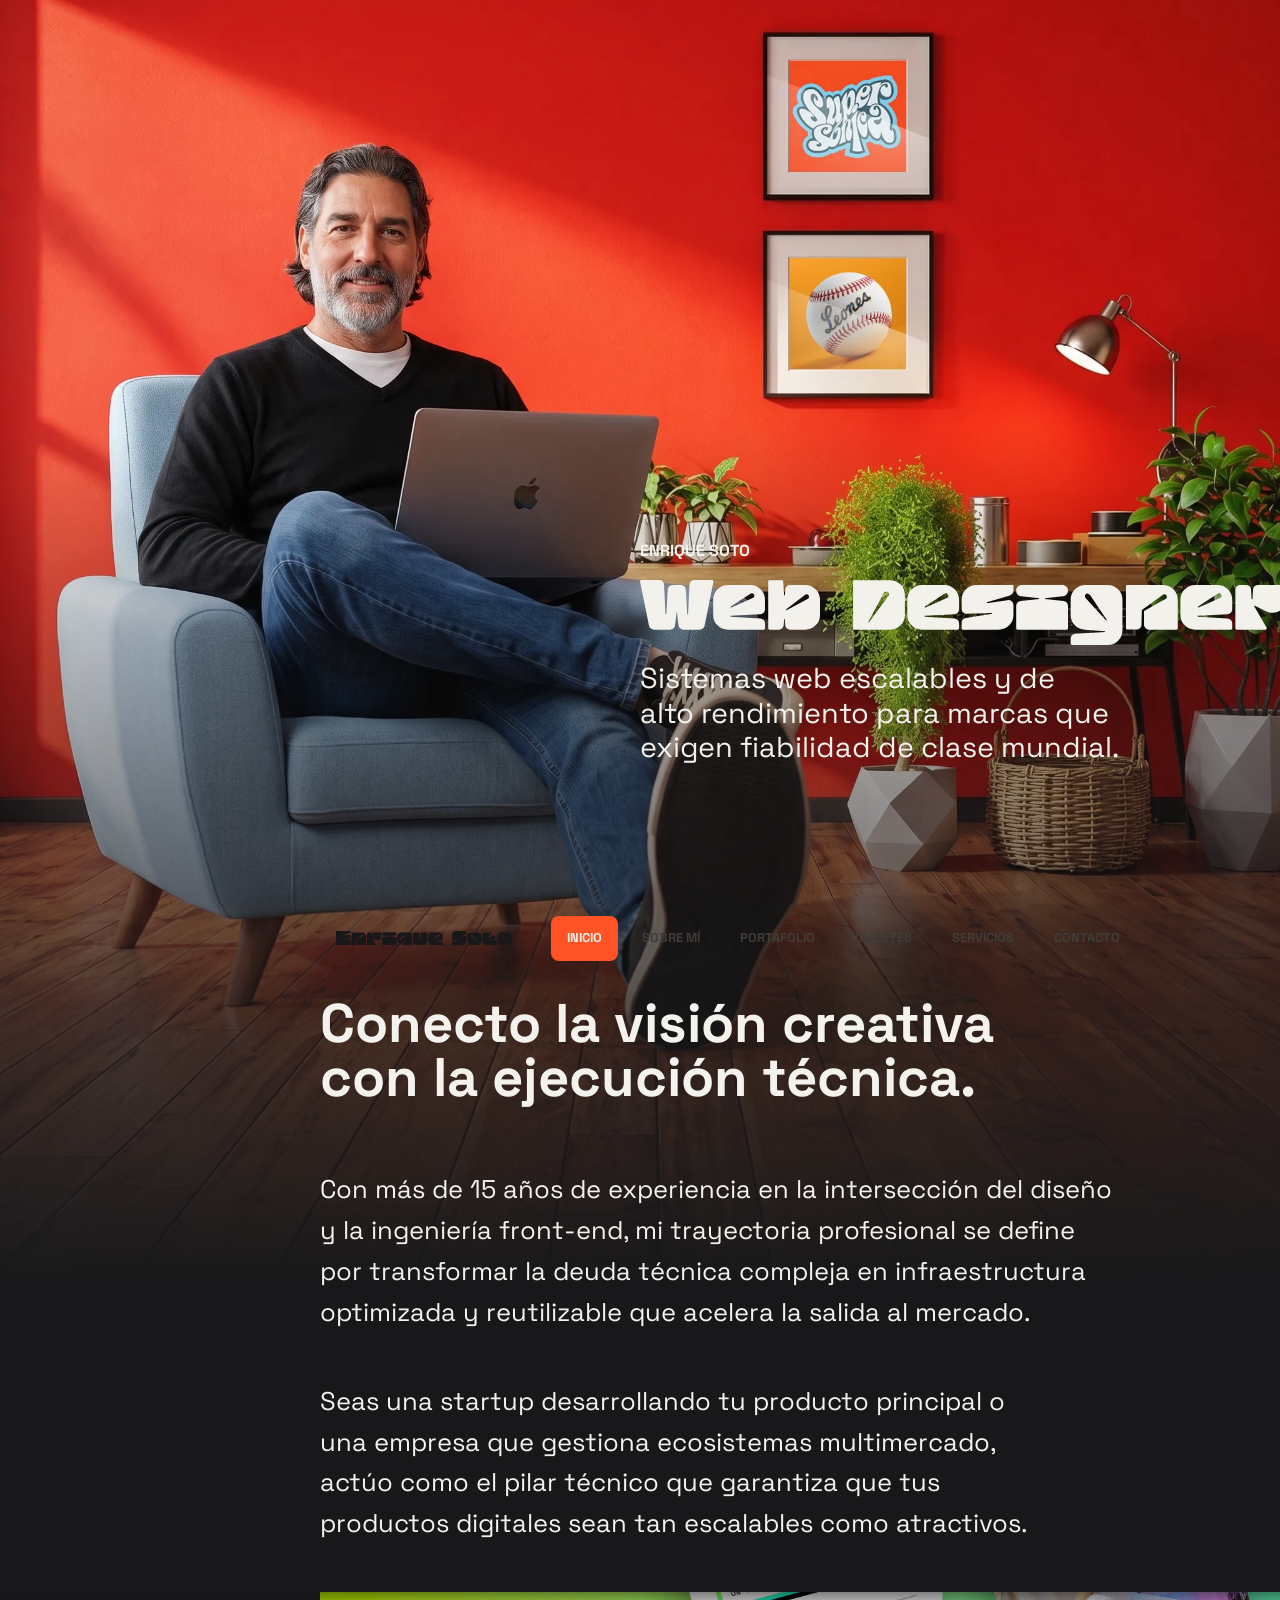
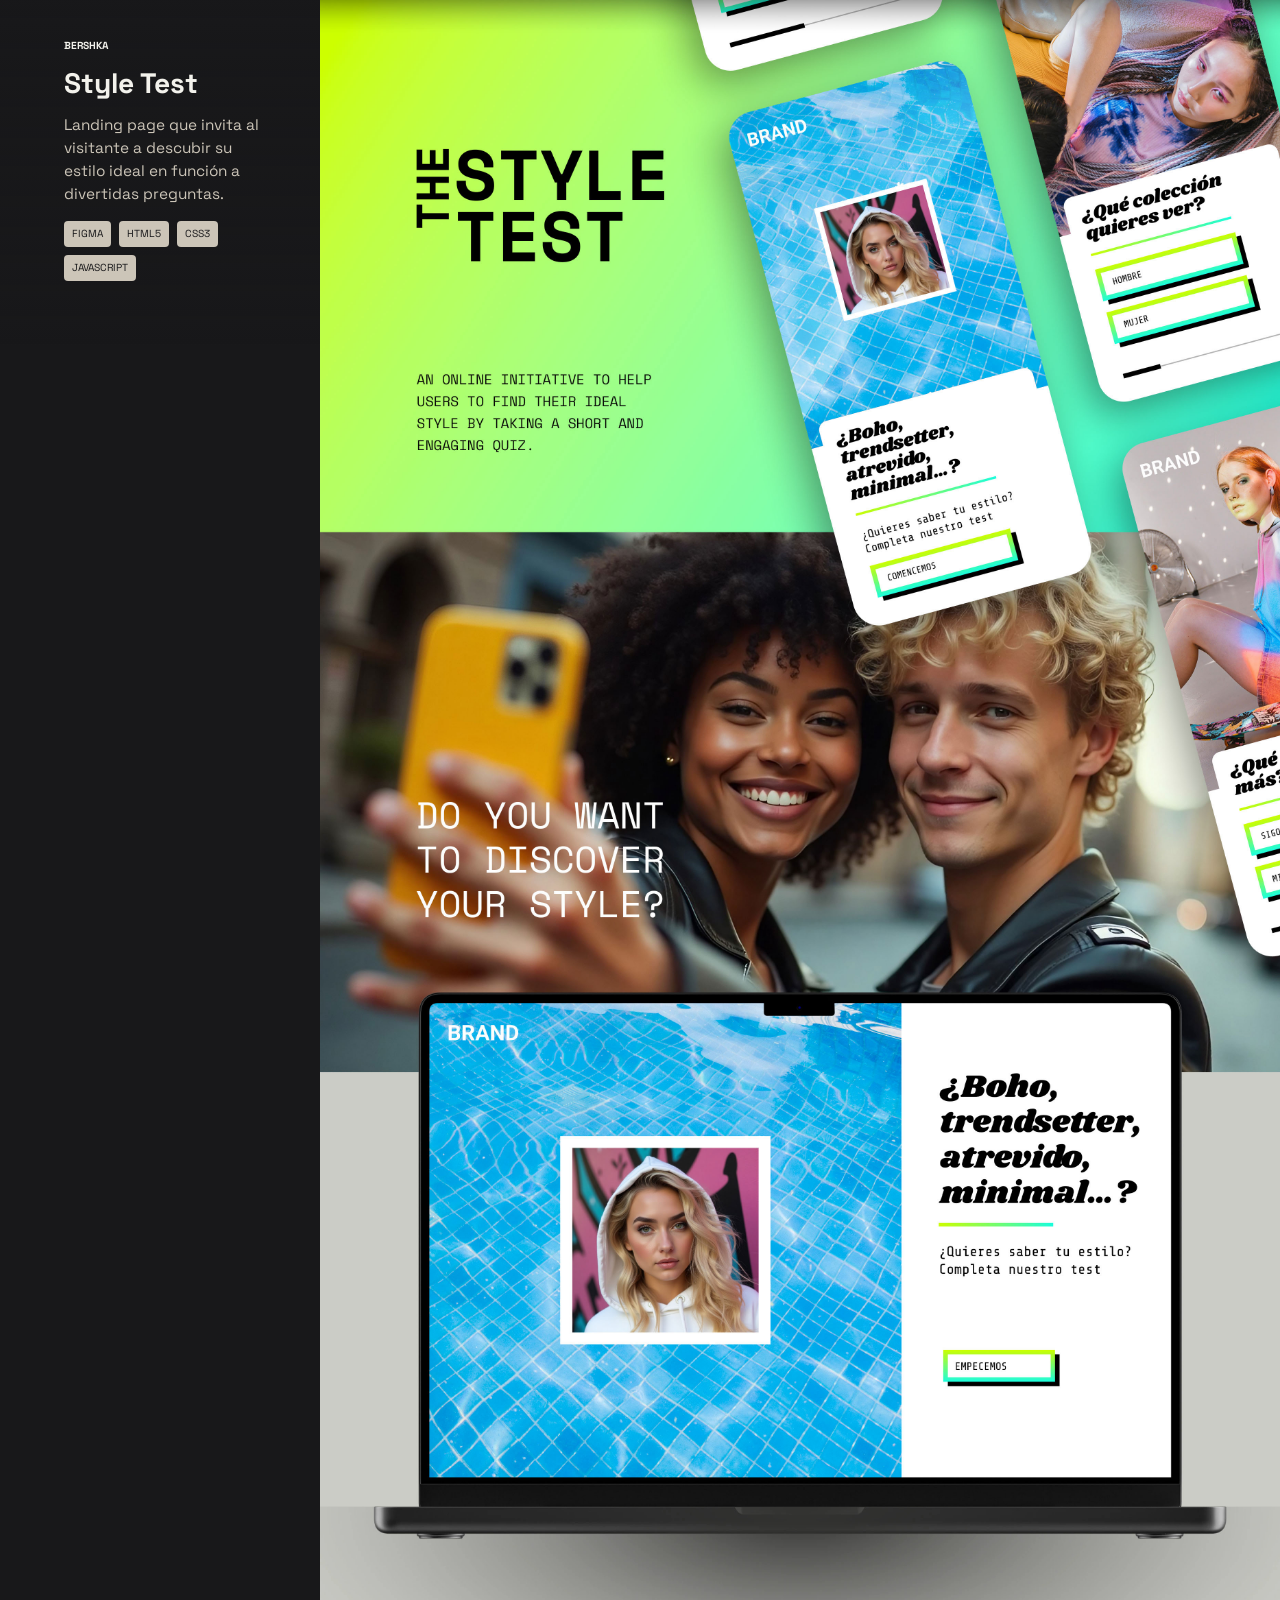
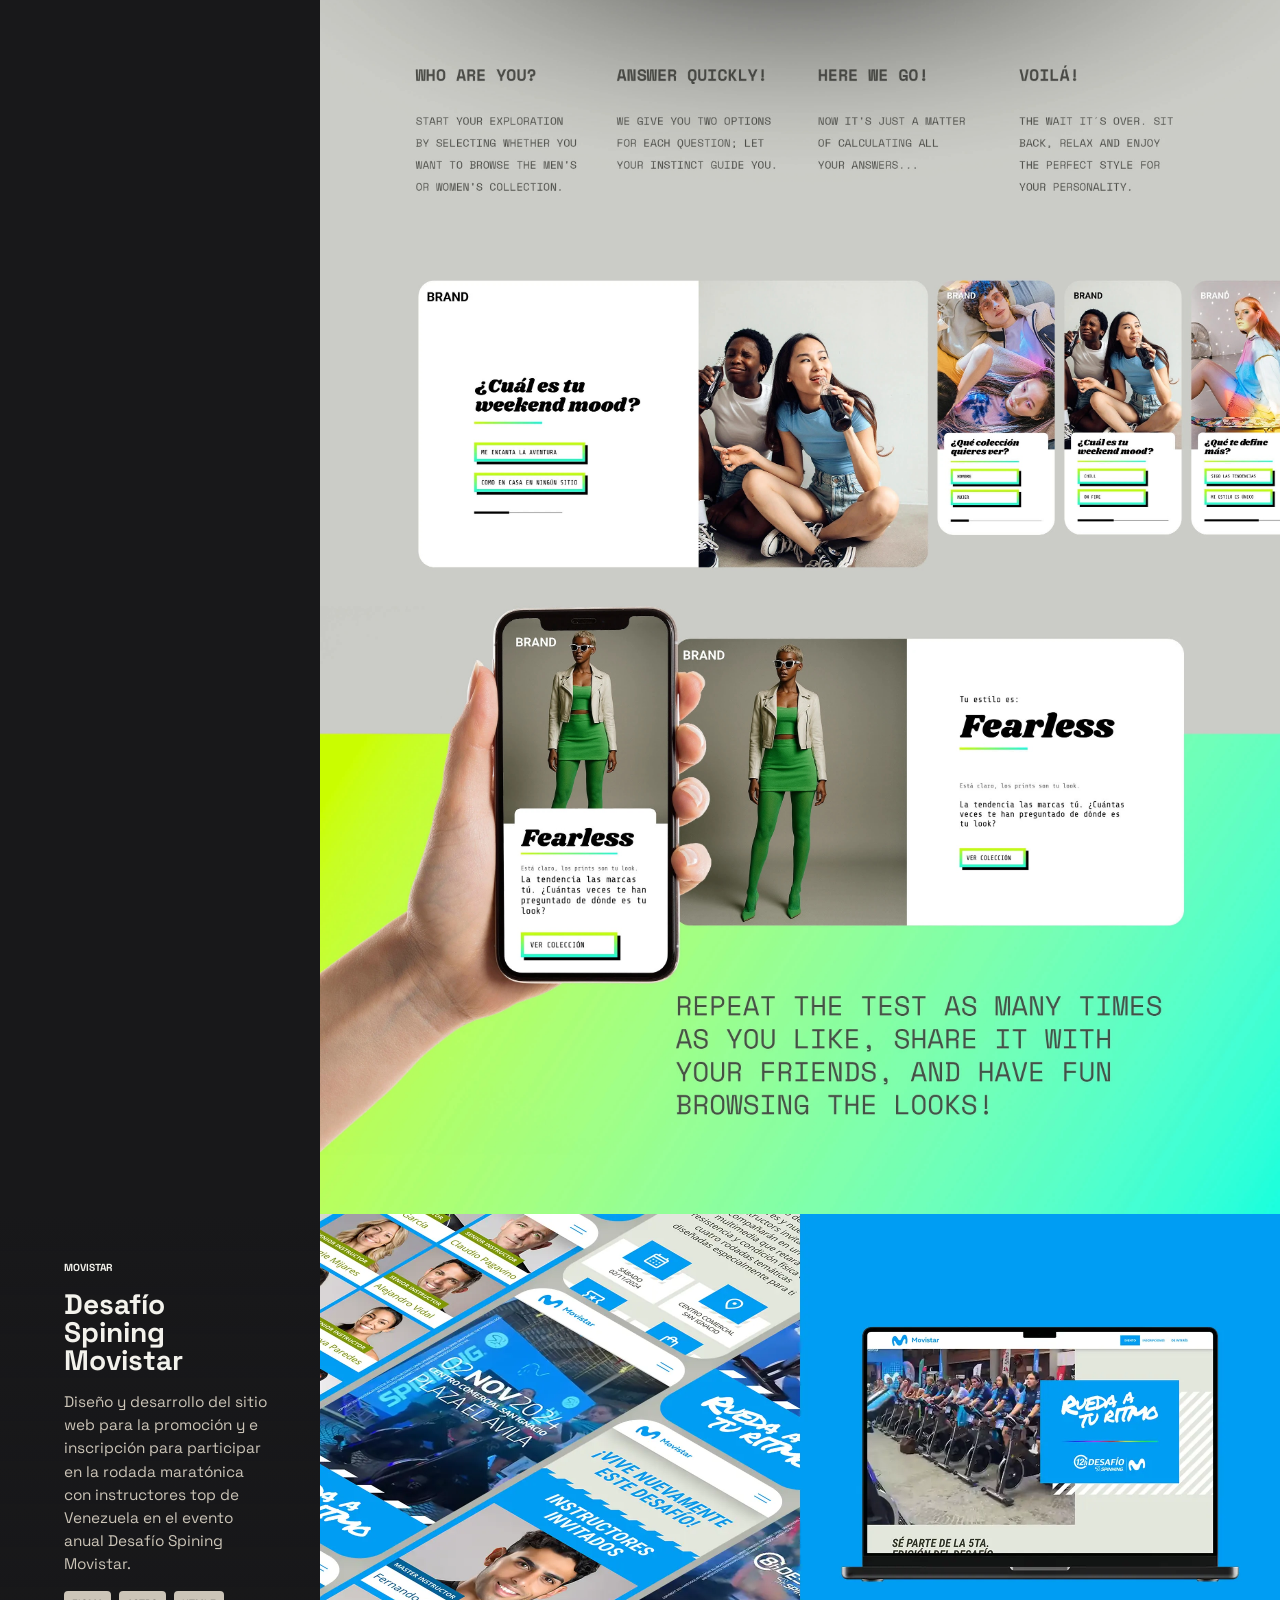
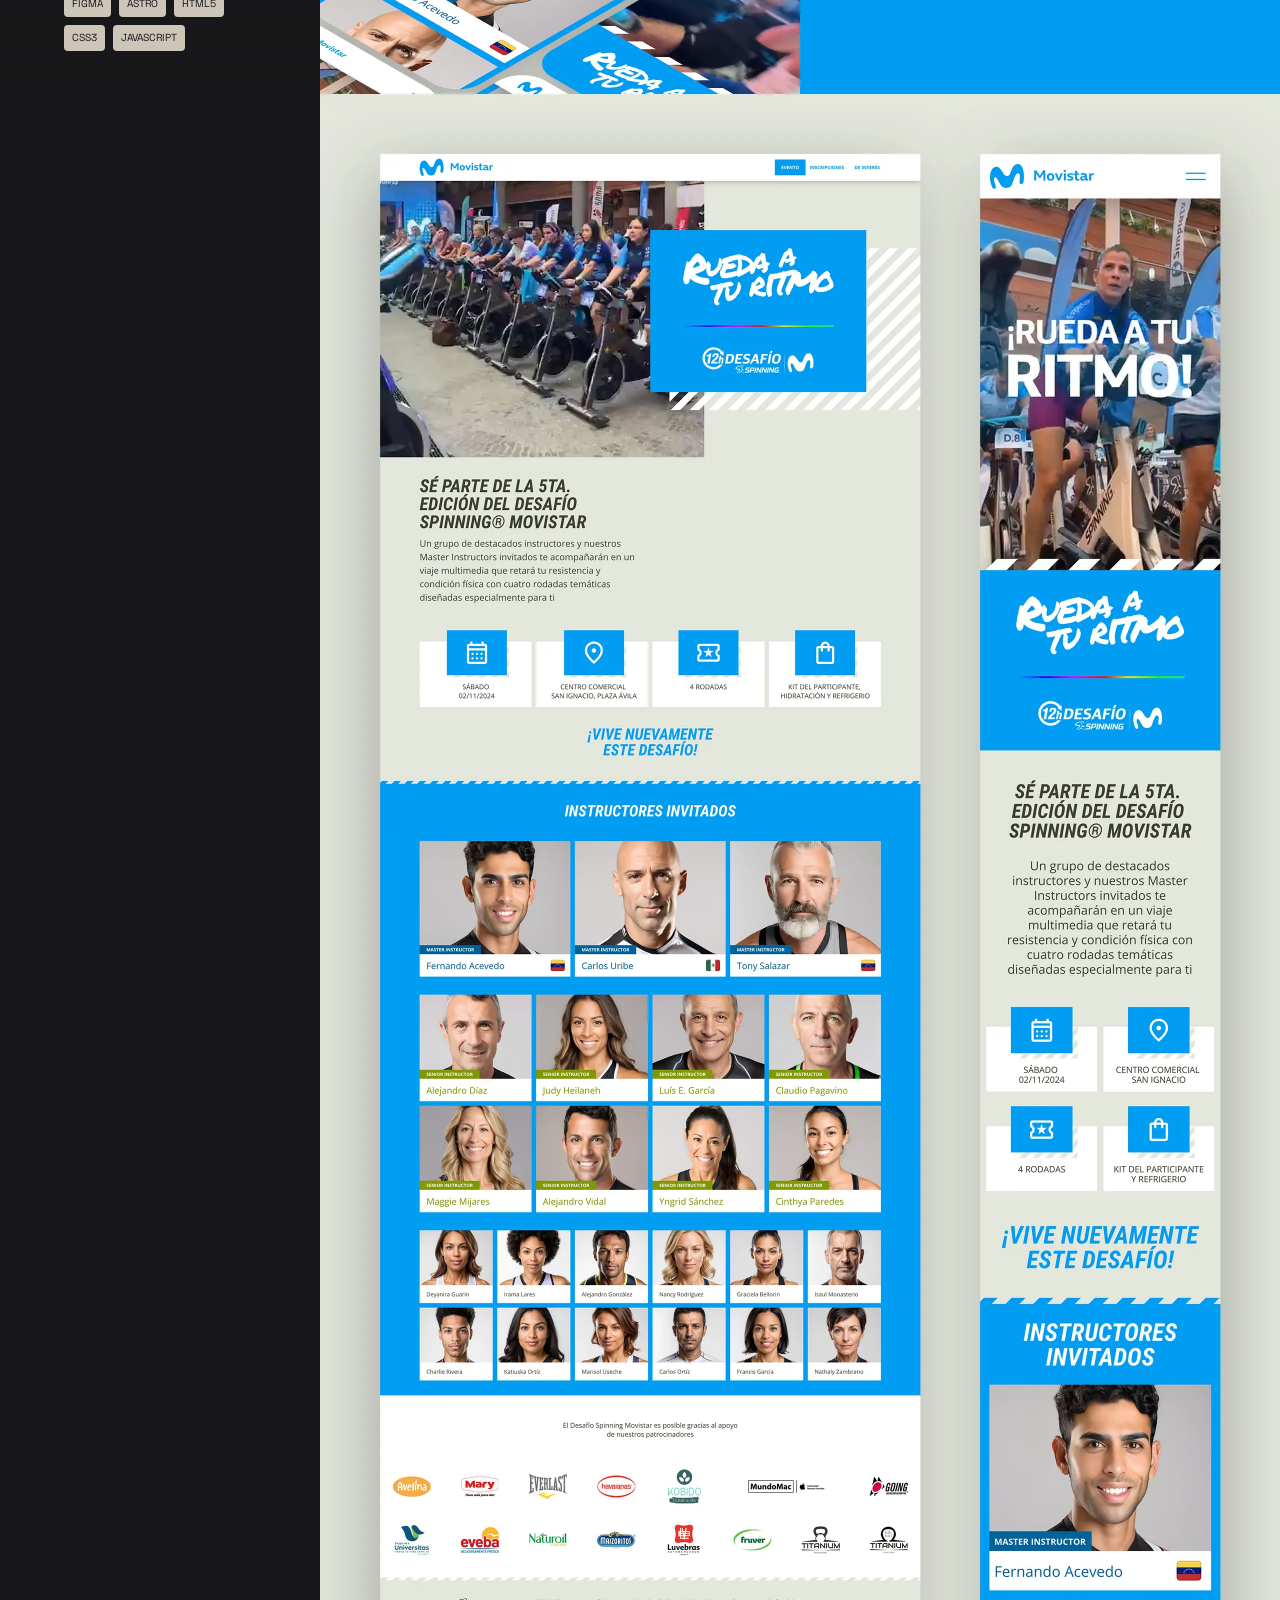
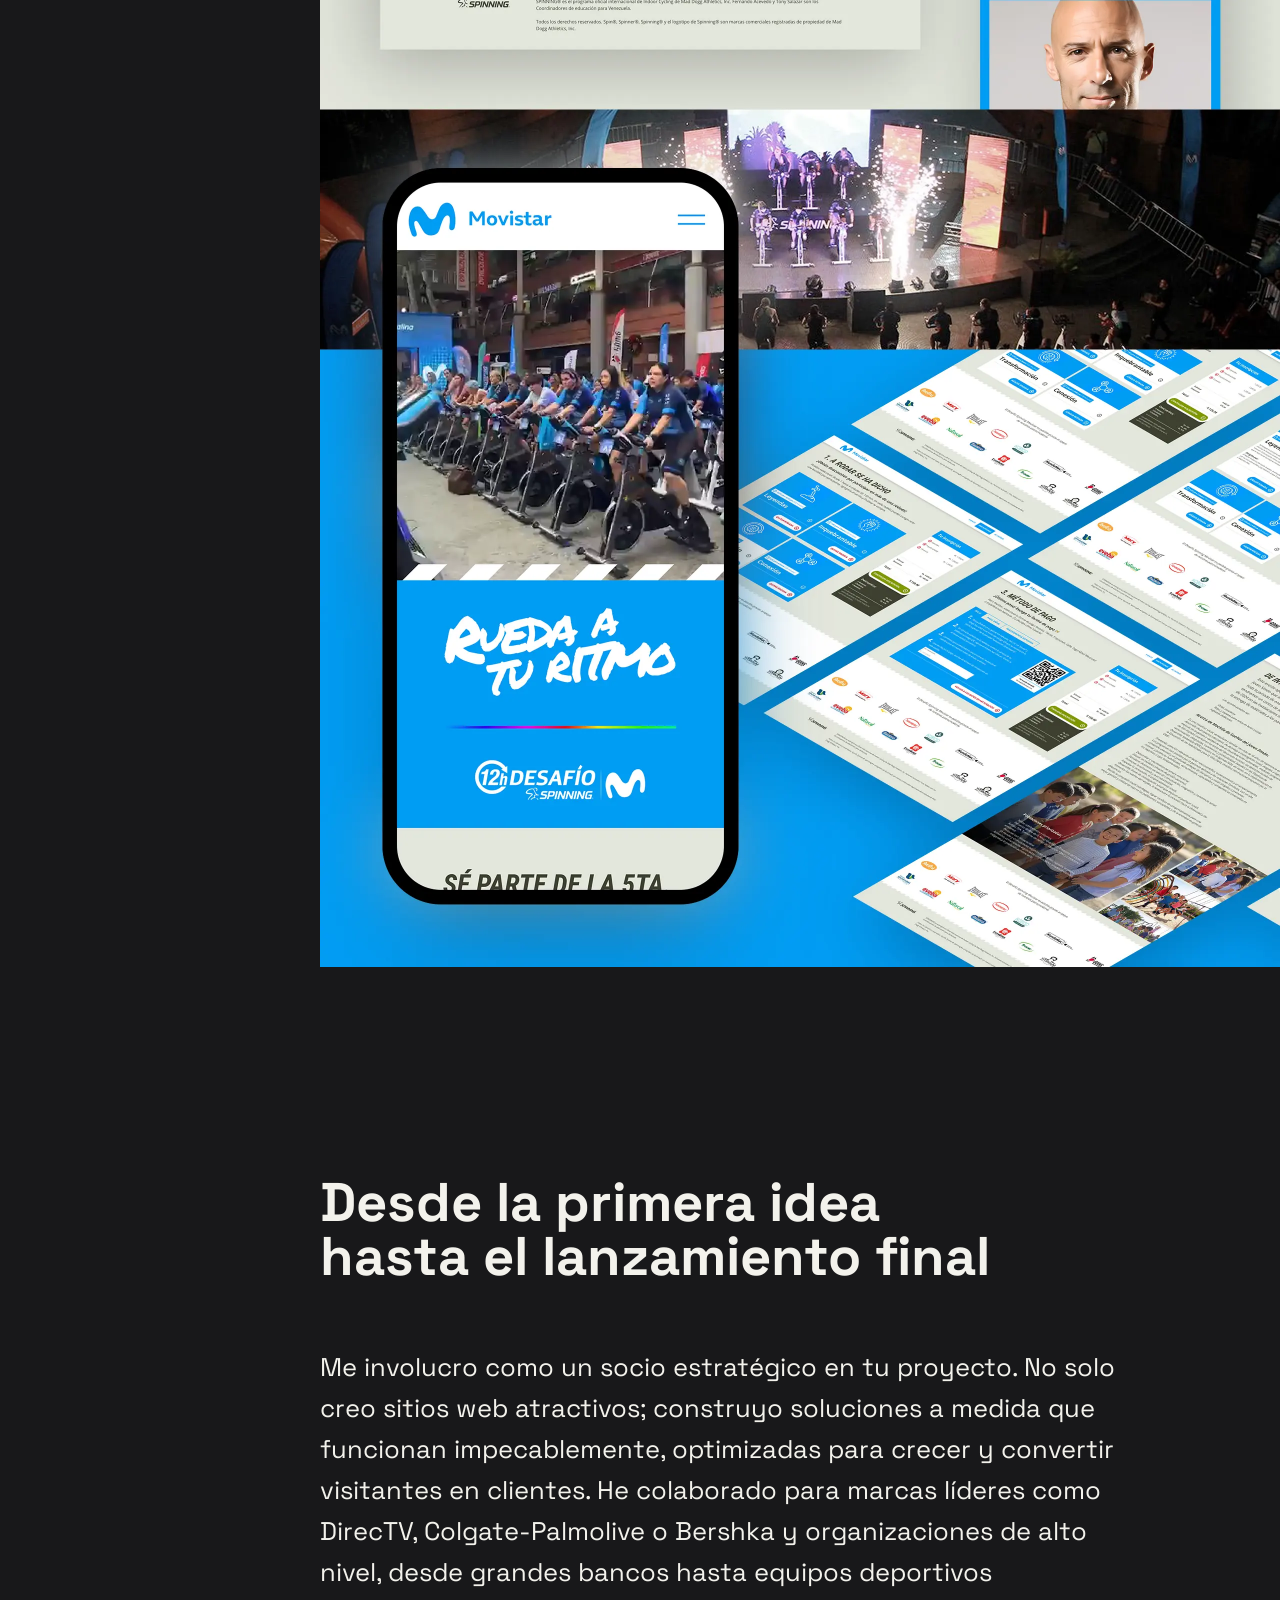
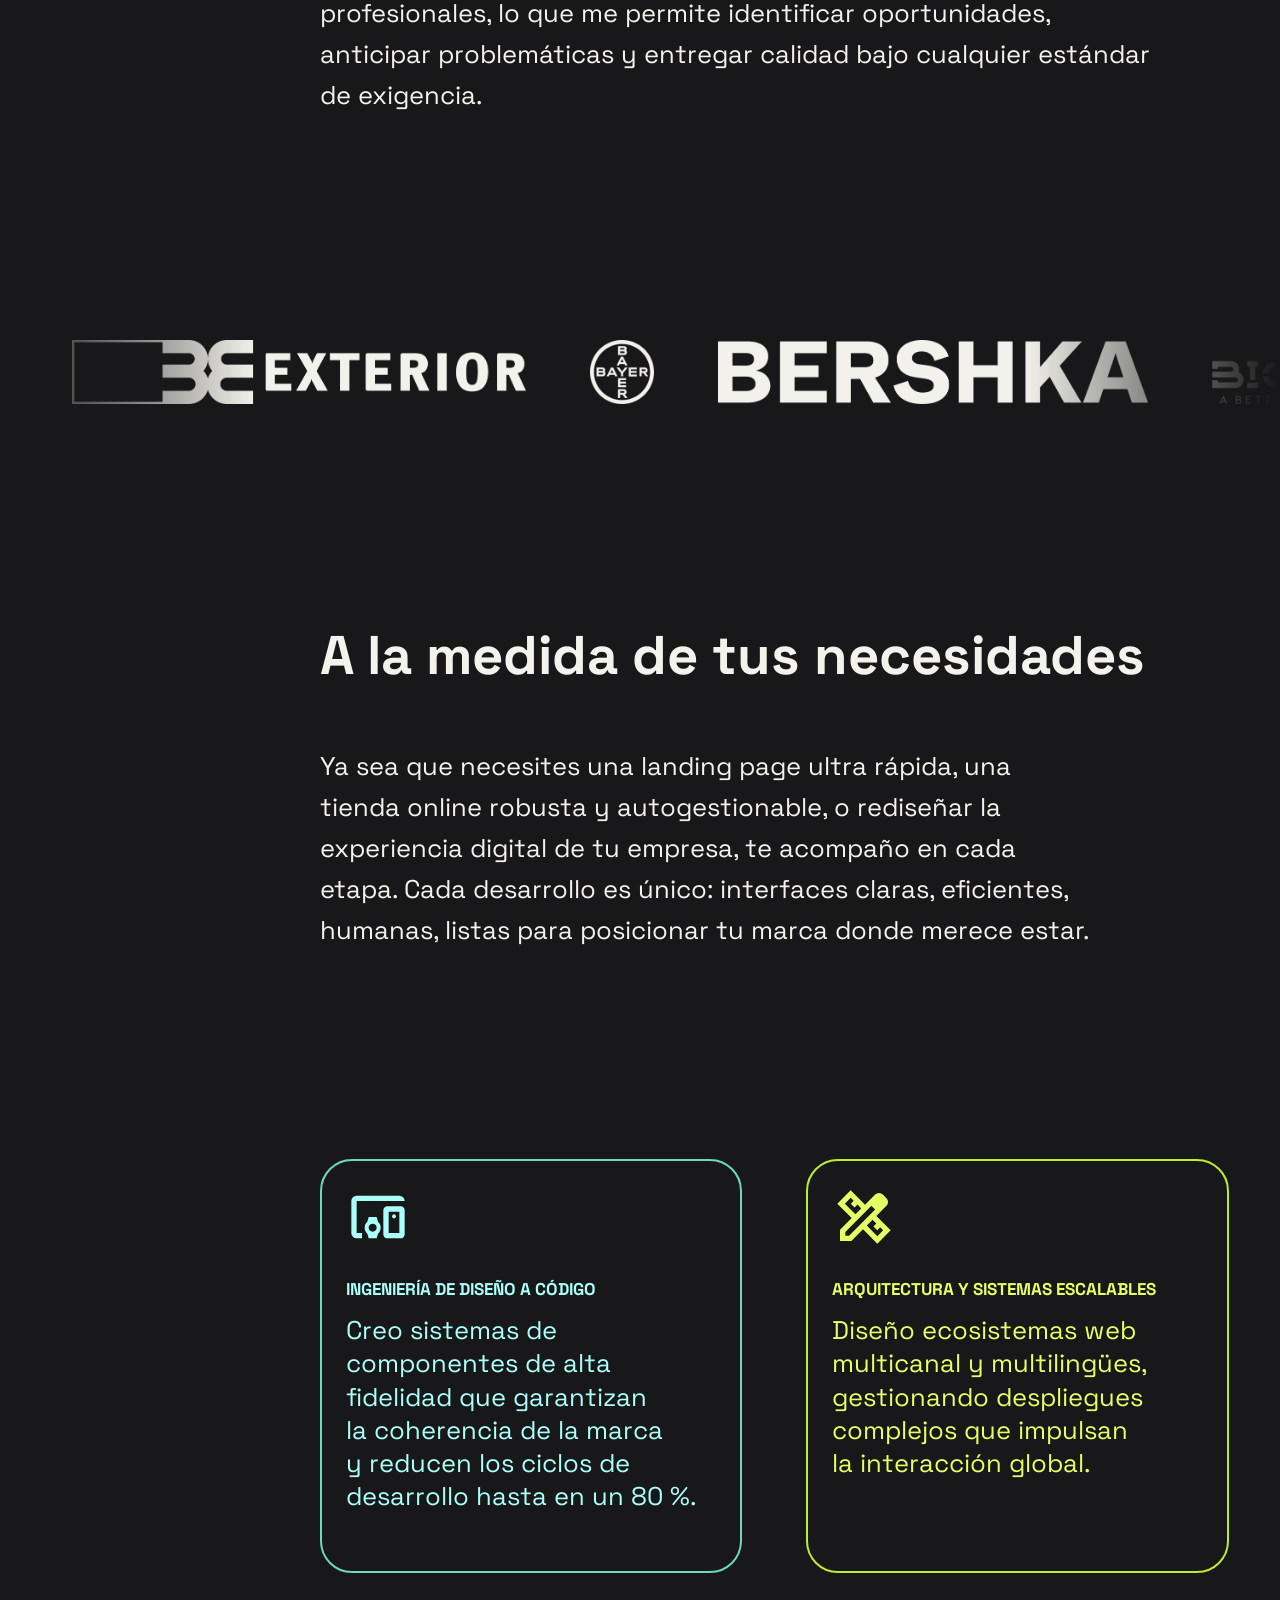
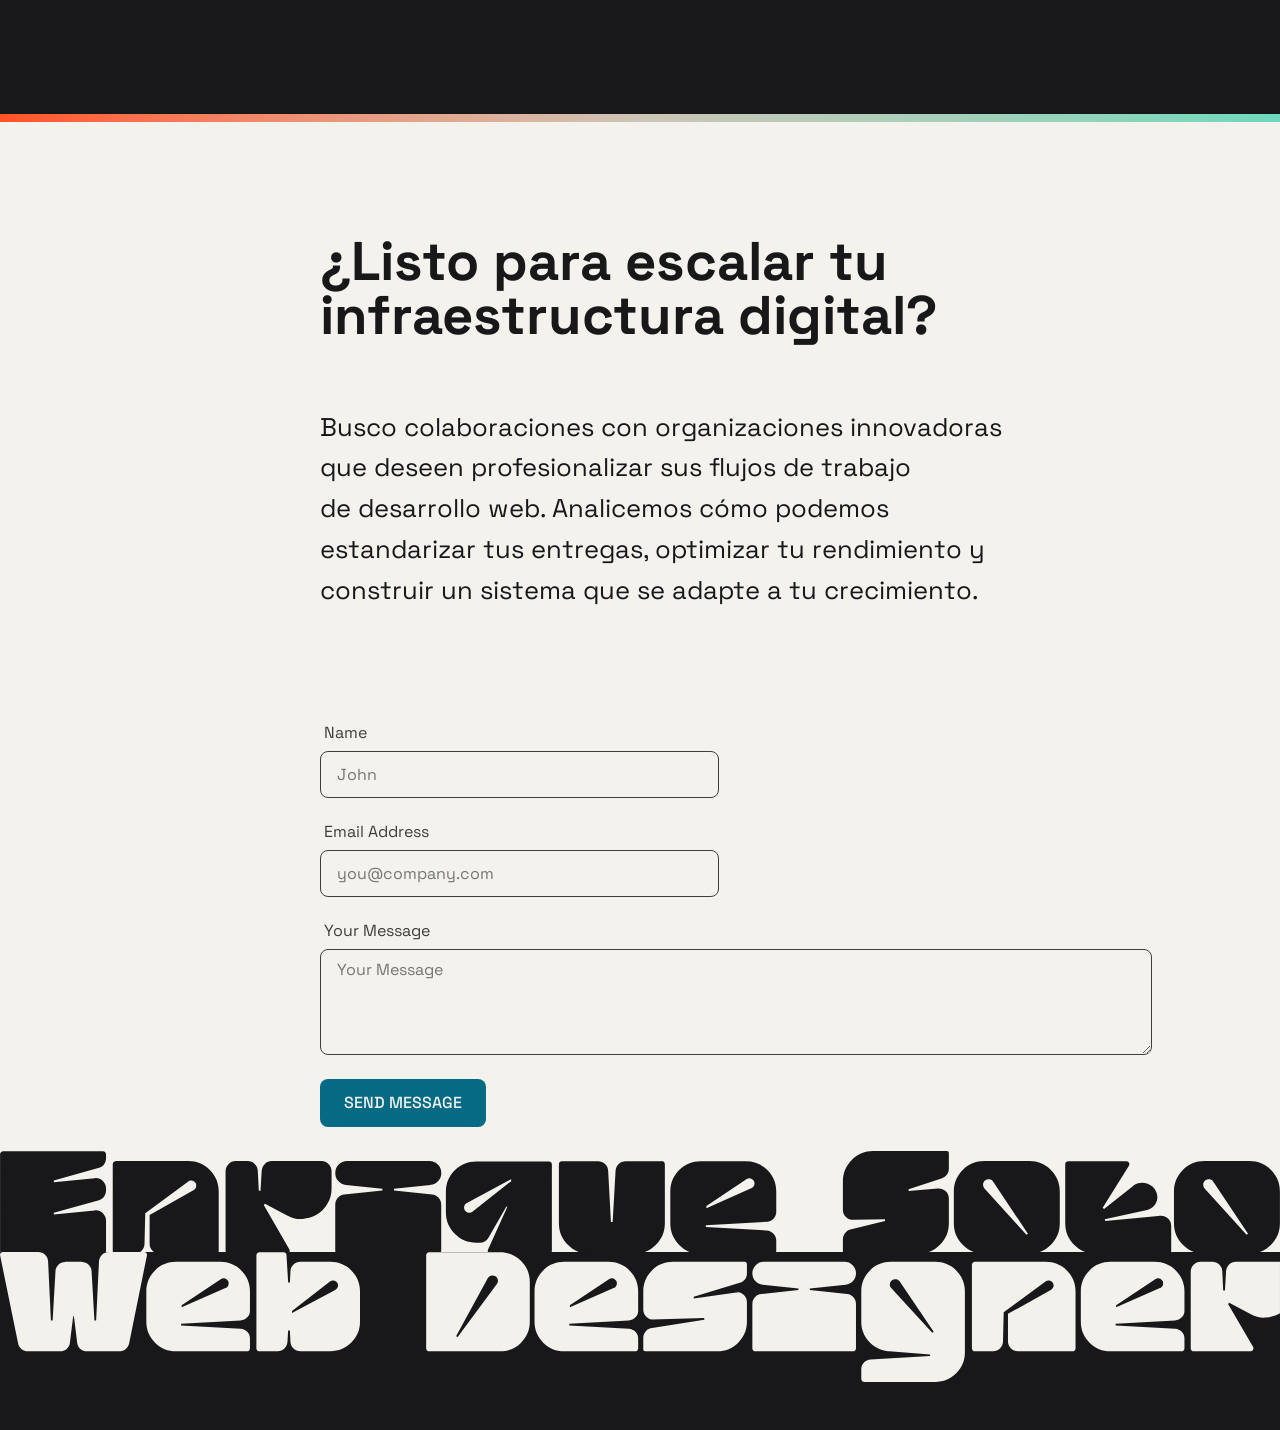
==== index.html @ 94637584 "STYLE: Tweak overlay cover position" ====
<!DOCTYPE html>
<html lang="es">

<head>
    <!-- Google tag (gtag.js) -->
    <script async src="https://www.googletagmanager.com/gtag/js?id=G-H3DV85DW6Y"></script>
    <script>
        window.dataLayer = window.dataLayer || [];
        function gtag() { dataLayer.push(arguments); }
        gtag('js', new Date());

        gtag('config', 'G-H3DV85DW6Y');
    </script>

    <meta charset="UTF-8">
    <meta name="viewport" content="width=device-width, initial-scale=1.0">
    <title>Enrique Soto | Web Designer</title>

    <link rel="preconnect" href="https://fonts.googleapis.com">
    <link rel="preconnect" href="https://fonts.gstatic.com" crossorigin>
    <link href="https://fonts.googleapis.com/css2?family=Space+Grotesk:wght@300..700&display=swap" rel="stylesheet">

    <link rel="stylesheet" href="./style.css?t=20260704053100">

    <meta property="og:title" content="Enrique Soto | Web Designer">
    <meta property="og:type" content="website" />
    <meta property="og:description" content="Experiencia en diseño y desarrollo web con enfoque en resultados reales">
    <meta property="og:image" content="https://kikesoy.github.io/assets/cover-8-d.webp?t=20260704053100">
    <meta property="og:url" content="https://kikesoy.github.io/">
    <meta name="twitter:title" content="Enrique Soto | Web Designer">
    <meta name="twitter:description" content="Experiencia en diseño y desarrollo web con enfoque en resultados reales">
    <meta name="twitter:image" content="https://kikesoy.github.io/assets/cover-8-d.webp?t=20260704053100">
    <meta name="twitter:card" content="summary_large_image">
</head>

<body>

    <section class="landing__cover">
        <!-- <video autoplay muted loop>
            <source src="assets/portafolio_video.mp4" type="video/mp4">
            Your browser does not support the video tag.
        </video> -->
        <picture class="cover__asset">
            <source media="(min-width:768px)" srcset="./assets/cover-8-d.webp?t=20260704053100">
            <img src="./assets/cover-8-m.webp?t=20260704053100" alt="">
        </picture>
    </section>

    <section class="section__container section__container--cover watch" id="sectionCover" data-naming="Inicio">
        <header class="section__header">
            <h2 class="elem__text text__elem--cover-name">Enrique Soto</h2>

            <picture class="cover__media">
                <source media="(min-width:768px)" srcset="./assets/text-web-designer-h.svg">
                <img src="./assets/text-web-designer-v.svg" alt="">
            </picture>

            <p class="elem__text elem__text--cover-info">
                Sistemas web escalables y de alto
                rendimiento para marcas que exigen fiabilidad de clase mundial.
            </p>
        </header>
    </section>

    <main class="landing__main">
        <!-- COVER -->

        <!-- ABOUT ME -->
        <section class="section__container section__container--about watch" id="sectionAbout" data-naming="Sobre mí">
            <header class="section__header">
                <h2 class="elem__text elem__text--section-title">
                    Conecto la visión creativa con la ejecución técnica.
                </h2>
                <p class="elem__text">
                    Con más de 15 años de experiencia en la intersección del diseño y la ingeniería front-end, mi
                    trayectoria profesional se define por transformar la deuda
                    técnica compleja en infraestructura optimizada y reutilizable que acelera la salida al mercado.
                </p>
                <p class="elem__text">
                    Seas una startup desarrollando tu producto principal o una empresa que gestiona ecosistemas
                    multimercado, actúo como el pilar técnico que garantiza que tus productos digitales sean tan
                    escalables como atractivos.
                </p>
            </header>
        </section>


        <!-- PORTFOLIO -->
        <section class="section__container section__container--portafolio watch" id="sectionPortfolio"
            data-naming="Portafolio">
            <article class="portfolio__slide">
                <aside class="portfolio__info">
                    <header class="portfolio__header">
                        <h3 class="text__portfolio text__portfolio--name">Bershka</h3>
                        <h2 class="text__portfolio text__portfolio--project">Style Test</h2>

                        <p class="text__portfolio text__portfolio--info hide--mobile">Landing page que invita al
                            visitante a descubir su estilo ideal en función a divertidas preguntas.</p>

                        <ul class="tags__list hide--mobile">
                            <li class="tag__item">Figma</li>
                            <li class="tag__item">HTML5</li>
                            <li class="tag__item">CSS3</li>
                            <li class="tag__item">JavaScript</li>
                        </ul>
                    </header>


                </aside>

                <aside class="portfolio__assets">
                    <header class="portfolio__header hide--desktop">
                        <p class="text__portfolio text__portfolio--info">Landing page que invita al visitante a descubir
                            su estilo ideal en función a divertidas preguntas.</p>
                        <ul class="tags__list">
                            <li class="tag__item">Figma</li>
                            <li class="tag__item">HTML5</li>
                            <li class="tag__item">CSS3</li>
                            <li class="tag__item">JavaScript</li>
                        </ul>
                    </header>


                    <img src="./assets/project-bershka-style-test-01.jpg" alt="">
                    <img src="./assets/project-bershka-style-test-02.jpg" alt="">
                </aside>
            </article>

            <article class="portfolio__slide">
                <aside class="portfolio__info">
                    <header class="portfolio__header">
                        <h3 class="text__portfolio text__portfolio--name">Movistar</h3>
                        <h2 class="text__portfolio text__portfolio--project">Desafío Spining Movistar</h2>

                        <p class="text__portfolio text__portfolio--info hide--mobile">Diseño y desarrollo del sitio web
                            para la promoción y e inscripción para participar en la rodada maratónica con instructores
                            top de Venezuela en el evento anual Desafío Spining Movistar.</p>

                        <ul class="tags__list hide--mobile">
                            <li class="tag__item">Figma</li>
                            <li class="tag__item">Astro</li>
                            <li class="tag__item">HTML5</li>
                            <li class="tag__item">CSS3</li>
                            <li class="tag__item">JavaScript</li>
                        </ul>
                    </header>
                </aside>

                <aside class="portfolio__assets">
                    <header class="portfolio__header hide--desktop">
                        <p class="text__portfolio text__portfolio--info">Diseño y desarrollo del sitio web para la
                            promoción y e inscripción para participar en la rodada maratónica con instructores top de
                            Venezuela en el evento anual Desafío Spining Movistar.</p>

                        <ul class="tags__list">
                            <li class="tag__item">Figma</li>
                            <li class="tag__item">Astro</li>
                            <li class="tag__item">HTML5</li>
                            <li class="tag__item">CSS3</li>
                            <li class="tag__item">JavaScript</li>
                        </ul>
                    </header>

                    <picture class="portfolio__media">
                        <source media="(min-width:768px)" srcset="./assets/project-movistar-d.webp?t=20260704053100">
                        <img src="./assets/project-movistar.webp?t=20260704053100"
                            alt="Website Desafío Spining Movistar">
                    </picture>

                </aside>
            </article>

        </section>


        <section class="section__container section__container--customers watch" id="sectionCustomers"
            data-naming="Clientes">
            <header class="section__header">
                <h2 class="elem__text elem__text--section-title">Desde la primera idea hasta el lanzamiento final</h2>
                <p class="elem__text">Me involucro como un socio estratégico en tu proyecto. No solo creo sitios web
                    atractivos; construyo soluciones a medida que funcionan impecablemente, optimizadas para crecer y
                    convertir visitantes en clientes. He colaborado para marcas líderes como DirecTV, Colgate-Palmolive
                    o Bershka y
                    organizaciones de alto nivel, desde grandes bancos hasta equipos deportivos profesionales, lo que me
                    permite identificar oportunidades, anticipar problemáticas y entregar calidad bajo
                    cualquier estándar de exigencia.</p>
            </header>

            <!--logos de clientes-->

            <article class="marquee__container">
                <ul class="marquee__list">
                    <li class="marquee__item"><img src="./assets/client-banco-exterior.png" alt=""></li>
                    <li class="marquee__item"><img src="./assets/client-bayer.png" alt=""></li>
                    <li class="marquee__item"><img src="./assets/client-bershka.png" alt=""></li>
                    <li class="marquee__item"><img src="./assets/client-bigott.png" alt=""></li>
                    <li class="marquee__item"><img src="./assets/client-directv.png" alt=""></li>
                    <li class="marquee__item"><img src="./assets/client-mail-boxes-etc.png" alt=""></li>
                    <li class="marquee__item"><img src="./assets/client-polar.png" alt=""></li>
                    <li class="marquee__item"><img src="./assets/client-syngenta.png" alt=""></li>
                    <li class="marquee__item"><img src="./assets/client-unilever.png" alt=""></li>
                </ul>
                <ul class="marquee__list" aria-hidden="true">
                    <li class="marquee__item"><img src="./assets/client-banco-exterior.png" alt=""></li>
                    <li class="marquee__item"><img src="./assets/client-bayer.png" alt=""></li>
                    <li class="marquee__item"><img src="./assets/client-bershka.png" alt=""></li>
                    <li class="marquee__item"><img src="./assets/client-bigott.png" alt=""></li>
                    <li class="marquee__item"><img src="./assets/client-directv.png" alt=""></li>
                    <li class="marquee__item"><img src="./assets/client-mail-boxes-etc.png" alt=""></li>
                    <li class="marquee__item"><img src="./assets/client-polar.png" alt=""></li>
                    <li class="marquee__item"><img src="./assets/client-syngenta.png" alt=""></li>
                    <li class="marquee__item"><img src="./assets/client-unilever.png" alt=""></li>
                </ul>
            </article>
        </section>


        <!-- SERVICES -->
        <section class="section__container section__container--services watch" id="sectionServices"
            data-naming="Servicios">
            <header class="section__header">
                <h2 class="elem__text elem__text--section-title">A la medida de tus necesidades</h2>
                <p class="elem__text">Ya sea que necesites una landing page ultra rápida, una tienda online robusta y
                    autogestionable, o rediseñar la experiencia digital de tu empresa, te acompaño en cada etapa. Cada
                    desarrollo es único: interfaces claras, eficientes, humanas, listas para posicionar tu marca donde
                    merece estar.</p>
            </header>

            <!--card services-->

            <article class="slider__container">
                <ul class="slider__list slider__list--services">
                    <li class="slider__item">
                        <header class="slider__header">
                            <i class="icon slider__icon slider__icon--design"></i>
                            <h3 class="text__slider text__slider--title">Ingeniería de Diseño a Código</h3>
                        </header>
                        <p class="text__slider text__slider--description">Creo sistemas de
                            componentes de alta fidelidad que garantizan la coherencia de la marca y reducen los ciclos
                            de desarrollo hasta en un 80 %.</p>
                    </li>
                    <li class="slider__item">
                        <header class="slider__header">
                            <i class="icon slider__icon slider__icon--devices"></i>
                            <h3 class="text__slider text__slider--title">Arquitectura y sistemas escalables</h3>
                        </header>
                        <p class="text__slider text__slider--description">Diseño ecosistemas web multicanal y
                            multilingües, gestionando despliegues complejos que impulsan la interacción global.</p>
                    </li>
                    <li class="slider__item">
                        <header class="slider__header">
                            <i class="icon slider__icon slider__icon--shopping-cart"></i>
                            <h3 class="text__slider text__slider--title">Optimización del rendimiento</h3>
                        </header>
                        <p class="text__slider text__slider--description">Desarrollo interfaces impecables optimizadas
                            para SEO y conversión, transformando el alto tráfico en resultados de alto valor.</p>
                    </li>
                    <li class="slider__item">
                        <header class="slider__header">
                            <i class="icon slider__icon slider__icon--nodes"></i>
                            <h3 class="text__slider text__slider--title">Integración con tu stack tecnológico</h3>
                        </header>
                        <p class="text__slider text__slider--description">Conexión fluida entre la arquitectura
                            front-end y las API REST back-end, garantizando que tu producto sea robusto, accesible y
                            libre de mantenimiento.</p>
                    </li>
                </ul>
            </article>
        </section>


        <!-- NAVBAR -->
        <nav class="landing__navbar" id="navbar" role="navigation" aria-label="Landing navigation">
            <picture class="navbar__logo">
                <img src="assets/text-name.svg" alt="Enrique Soto Logo">
            </picture>

            <ul class="navbar__list" id="navMenu"> </ul>

            <article class="navbar__toggle">
                <label for="navbarToggle" class="navbar__toggle--label">
                    <span class="navbar__toggle--label-section" id="labelSection"></span>
                    <div class="navbar__toggle--icons">
                        <div class="navbar__toggle--icons-wrapper">
                            <img src="./assets/icon-menu.svg" alt="" class="icon__menu">
                            <img src="./assets/icon-close.svg" alt="" class="icon__menu">
                        </div>
                    </div>
                </label>

                <input type="checkbox" name="navbarToggle" id="navbarToggle" class="navbar__toggle--input"
                    aria-expanded="false" aria-controls="navMenu" aria-label="Toggle navigation menu">
            </article>
        </nav>
    </main>


    <!-- FOOTER -->
    <footer class="landing__footer">
        <section class="section__container section__container--footer watch" id="sectionFooter" data-naming="Contacto">
            <header class="section__header">
                <h2 class="elem__text elem__text--section-title">¿Listo para escalar tu infraestructura digital? </h2>
                <p class="elem__text">Busco colaboraciones con organizaciones innovadoras que deseen profesionalizar sus
                    flujos de trabajo de desarrollo web. Analicemos cómo podemos estandarizar tus entregas, optimizar tu
                    rendimiento y construir un sistema que se adapte a tu crecimiento.</p>
            </header>
            <!--
            <form id="form" class="landing__form" action="https://api.web3forms.com/submit" method="POST">
                <input type="hidden" name="access_key" value="4b9d9932-d002-419e-a099-10dce4306d92">
                <input type="checkbox" name="botcheck" id="" style="display: none;">

                <input type="text" name="name" class="form__input" placeholder="Nombre" required>
                <input type="email" name="email" class="form__input" placeholder="Correo electrónico" required>
                <textarea name="message" class="form__textarea" placeholder="Mensaje" required></textarea>
                <button type="submit" class="button__cta">
                    <span>Enviar</span>
                </button>
            </form>
            -->


            <article class="form__container">
                <form action="https://api.web3forms.com/submit" method="POST" id="form"
                    class="form__elem needs-validation" novalidate>
                    <input type="hidden" name="access_key" value="4b9d9932-d002-419e-a099-10dce4306d92" />
                    <input type="hidden" name="subject" value="Contacto desde landing page" />
                    <input type="checkbox" name="botcheck" id="" style="display: none;" />


                    <div class="input__wrapper input__wrapper--name">
                        <label for="first_name"
                            class="input__label block mb-2 text-sm text-gray-600 dark:text-gray-400">
                            <span class="label__text">Name</span>

                            <span class="empty-feedback invalid-feedback text__alert">
                                Please provide your name.
                            </span>
                        </label>

                        <input type="text" name="name" id="first_name" placeholder="John" required autocomplete="name"
                            class="input__field input__field--text" />
                    </div>


                    <div class="input__wrapper input__wrapper--email">
                        <label for="email" class="input__label block mb-2 text-sm text-gray-600 dark:text-gray-400">
                            <span class="label__text">Email Address</span>

                            <span class="empty-feedback text__alert">
                                Please provide your email address.
                            </span>

                            <span class="invalid-feedback text__alert">
                                Please provide a valid email address.
                            </span>
                        </label>

                        <input type="email" name="email" id="email" placeholder="you@company.com" required
                            autocomplete="email" class="input__field input__field--email" />
                    </div>


                    <div class="input__wrapper input__wrapper--message">
                        <label for="message" class="input__label block mb-2 text-sm text-gray-600 dark:text-gray-400">
                            <span class="label__text">Your Message</span>

                            <span class="empty-feedback invalid-feedback text__alert">
                                Please enter your message.
                            </span>
                        </label>

                        <textarea rows="5" name="message" id="message" placeholder="Your Message"
                            class="input__field input__field--textarea" required></textarea>
                    </div>

                    <div class="input__wrapper">
                        <button type="submit" class="cta__button cta__button--submit">
                            Send Message
                        </button>
                    </div>

                    <div class="snackbar__elem" id="result"></div>
                </form>
            </article>

            <div class="footer__marquee">
                <img src="./assets/text-name.svg" alt="Enrique Soto"
                    class="footer__marquee--svg footer__marquee--svg-name">
                <img src="./assets/text-web-designer-h.svg" alt="Web Designer"
                    class="footer__marquee--svg footer__marquee--svg-title">
            </div>
        </section>
    </footer>

    <script>
        const FORM = document.getElementById('form');
        const BTN_SUBMIT = FORM.querySelector('button[type="submit"]');
        const NAVBAR = document.getElementById('navbar');
        const NAVBAR_TOGGLE = document.getElementById('navbarToggle');
        const NAVBAR_MENU = document.getElementById('navMenu');
        const SECTIONS = document.querySelectorAll('section.section__container');
        const LABEL_SECTION = document.getElementById('labelSection');
        const TEXT_ELEMS = document.querySelectorAll('.elem__text');
        let mobileBreakpoint = window.matchMedia('(max-width: 767px)');

        function isMobile(media) {
            return media.matches ? true : false;
        }


        /*
        function updateLabelSection() {
            const CHECKED = NAVBAR_TOGGLE.checked;

            const FIRST_SECTION = document.querySelector('section.section__container');
            const FIRST_SECTION_NAME = FIRST_SECTION.getAttribute('data-naming');
            LABEL_SECTION.textContent = FIRST_SECTION_NAME;
        }
        */

        // if(isMobile(mobileBreakpoint)) {
        //     NAVBAR_TOGGLE.addEventListener('change', updateLabelSection);
        // }


        // GENERATE NAV MENU
        SECTIONS.forEach(section => {
            const SECTION_NAME = section.getAttribute('data-naming');

            NAVBAR_MENU.innerHTML += `<li class="navbar__item navbar__item--${section.id}"><a href="#${section.id}" class="navbar__link" data-target="${section.id}">${SECTION_NAME}</a></li>`;
        });


        // MOBILE NAVBAR TOGGLE
        if (NAVBAR_TOGGLE) {

            NAVBAR_TOGGLE.addEventListener('change', (e) => {
                let IS_EXPANDED = e.target.checked;

                e.target.setAttribute('aria-expanded', IS_EXPANDED);

                if (IS_EXPANDED) {
                    NAVBAR.classList.add('expanded');
                } else {
                    NAVBAR.classList.remove('expanded');
                }
            });

            NAVBAR_MENU.addEventListener('click', (e) => {
                if (e.target.classList.contains('navbar__link')) {
                    NAVBAR.classList.remove('expanded');
                    NAVBAR_TOGGLE.setAttribute('aria-expanded', false);
                    NAVBAR_TOGGLE.checked = false;
                }
            });
        }


        // INTERSECTION OBSERVER
        function createObserver(element, callback, options) {
            const observer = new IntersectionObserver(callback, options);
            observer.observe(element);
        }


        function isIntersecting() {
            return function (entries) {
                entries.forEach(entry => {
                    const isIntersecting = entry.isIntersecting

                    entry.target.classList.toggle("intersecting", isIntersecting)
                })
            }
        }

        function observerSection() {
            return function (entries) {
                entries.forEach(entry => {
                    const isIntersecting = entry.isIntersecting

                    entry.target.classList.toggle("intersecting", isIntersecting)

                    // isIntersecting ? LABEL_SECTION.textContent = entry.target.dataset.naming : null;
                })
            }
        }

        const OPTIONS_NAVBAR = {
            root: null,
            rootMargin: '0px 0px -32px 0px',
            threshold: 0
        };

        const OPTIONS_SECTIONS = {
            root: null,
            rootMargin: '0px',
            threshold: 0
        };

        function menuSectionNaming(entries) {
            entries.forEach(entry => {
                if (entry.isIntersecting) {
                    LABEL_SECTION.textContent = entry.target.dataset.naming
                }
            });
        };

        const observerMenuSectionNaming = new IntersectionObserver(menuSectionNaming, {
            rootMargin: '-25% 0px -25% 0px',
            threshold: 0
        });


        function menuScrollSpy(entries) {
            entries.forEach(entry => {
                if (entry.isIntersecting) {
                    document.querySelectorAll('.navbar__link').forEach(link => {
                        link.classList.toggle('active', link.getAttribute('data-target') === entry.target.id);
                    });
                }
            });
        };

        const observerMenuScrollSpy = new IntersectionObserver(menuScrollSpy, {
            rootMargin: '-25% 0px -25% 0px',
            threshold: 0
        });


        // OBSERVERS
        createObserver(NAVBAR, isIntersecting(), OPTIONS_NAVBAR)


        SECTIONS.forEach(section => {
            createObserver(section, isIntersecting(), OPTIONS_SECTIONS)

            observerMenuScrollSpy.observe(section)

            if (isMobile(mobileBreakpoint)) {
                observerMenuSectionNaming.observe(section)
            }
        });


        TEXT_ELEMS.forEach(section => {
            createObserver(section, isIntersecting(), OPTIONS_SECTIONS)
        });

        mobileBreakpoint.addListener((e) => console.log(isMobile(e)))

    </script>

    <script src="./scripts-form.js?t=20260704053100" defer></script>
</body>

</html>
---- style.css ----
:root {
    --color-dark: oklch(0.21 0.004 286);
    --color-medium: oklch(0.36 0.008 75);
    --color-light: oklch(0.8255 0.02 83);
    --color-highlight: oklch(0.96 0.008 98);
    --color-primary: oklch(0.49 0.09 223);
    --color-secondary: oklch(0.813 0.11 174);
    --color-accent: oklch(0.674 0.2162 35);
    --color-accent-green: oklch(0.88 0.2041 123);
    --color-accent-purple: oklch(0.5 0.2411 311);
    --font-family: "Space Grotesk", sans-serif;
    --desktop-margin: 25%;
    --desktop-width: 65%;
}


/* RESET */

/* Box sizing rules */
*,
*::before,
*::after {
    box-sizing: border-box;
}

/* Remove default margin */
body,
h1,
h2,
h3,
h4,
h5,
h6,
p,
figure,
blockquote,
dl,
dd {
    margin: 0;
}

h1,
h2,
h3,
h4,
h5,
h6 {
    text-wrap: balance;
}

/* Remove list styles on ul, ol elements with a list role, which suggests default styling will be removed */
ul[role="list"],
ol[role="list"] {
    list-style: none;
}

/* Set core root defaults */
html:focus-within {
    scroll-behavior: smooth;
}

/* Set core body defaults */
body {
    /* min-height: 100vh; */
    overscroll-behavior: none;
    text-rendering: optimizeSpeed;
    line-height: 1.5;
}

/* A elements that don't have a class get default styles */
a:not([class]) {
    text-decoration-skip-ink: auto;
}

/* Make images easier to work with */
img,
svg,
video,
canvas,
picture {
    max-width: 100%;
    display: block;
}

/* Inherit fonts for inputs and buttons */
input,
button,
textarea,
select {
    font: inherit;
    outline: none;
    margin: 0;
}

/* Remove all animations and transitions for people that prefer not to see them */
@media (prefers-reduced-motion: reduce) {
    html:focus-within {
        scroll-behavior: auto;
    }

    *,
    *::before,
    *::after {
        animation-duration: 0.01ms !important;
        animation-iteration-count: 1 !important;
        transition-duration: 0.01ms !important;
        scroll-behavior: auto !important;
    }
}

html,
body {
    position: relative;
    height: 100%;
    width: 100%;
    font-size: 100%;
    background-color: var(--color-dark);
    color: var(--color-highlight);
    font-family: var(--font-family);
    font-optical-sizing: auto;
    font-weight: 400;
    font-style: normal;
}

* {
    box-sizing: border-box;
}

img {
    display: block;
    width: 100%;
    height: auto;
}

.icon {
    display: block;
    -webkit-mask-size: contain;
    mask-size: contain;
    -webkit-mask-position: center;
    mask-position: center;
    -webkit-mask-repeat: no-repeat;
    mask-repeat: no-repeat;
    width: 24px;
    height: 24px;
    background-color: #FFF;
    /* AL CAMBIAR EL COLOR DEL FONDO, CAMBIAMOS EL COLOR DEL ICONO */
}

.cta__button {
    border: 0 none;
    border-radius: 0.5rem;
    font-family: var(--font-family);
    font-size: 1rem;
    font-weight: 500;
    line-height: 1;
    text-align: center;
    text-decoration: none;
    text-transform: uppercase;
    padding: 1rem 1.5rem;
}

.cta__button--submit {
    background-color: var(--color-primary);
    color: var(--color-highlight);
}

.elem__text {
    font-family: var(--font-family);
    font-size: max(5.5vw, 1.25rem);
    font-weight: 400;
    font-style: normal;
    line-height: 1.6;
    text-wrap: balance;
    opacity: 0;
    transform: translateY(20%);
    margin-bottom: 3rem;
    transition: all 0.5s ease-in-out;
}

.elem__text:last-child {
    margin-bottom: 0;
}

.elem__text.intersecting {
    opacity: 1;
    transform: translateY(0%);
}

.text__elem--cover-name {
    font-size: max(3.3vw, 0.75rem);
    font-weight: 700;
    text-transform: uppercase;
    margin-bottom: 1rem;
}

.elem__text--cover-info {
    font-size: max(5.5vw, 1.25rem);
    line-height: 1.2;
}

.elem__text--section-title {
    font-size: max(8vw, 2rem);
    font-weight: 700;
    line-height: 1;
    margin-bottom: 3rem;
}

.landing__navbar {
    position: sticky;
    bottom: 1.5rem;
    left: 5%;
    width: 90%;
    height: 2rem;
    z-index: 100;
    display: flex;
    flex-flow: row nowrap;
    justify-content: space-between;
    align-items: center;
    overflow: hidden;
}

.landing__navbar::after {
    content: "";
    display: block;
    position: absolute;
    top: 0;
    left: 0;
    width: 100%;
    height: 100%;
    box-sizing: border-box;
    z-index: -1;
    background-color: var(--color-highlight);
    transform: translateX(-100%);
    transition: transform 0.33s ease
}

.navbar__logo {
    flex: 0 0 auto;
    width: 50%;
    padding: 0 1rem;
}

.navbar__list {
    width: auto;
    list-style: none;
    margin: 0;
    padding: 0 1rem;
    display: flex;
    flex-flow: column nowrap;
    justify-content: center;
    align-items: center;
    gap: 0;
}

.navbar__link {
    color: var(--color-medium);
    font-family: var(--font-family);
    font-size: 1rem;
    font-weight: 700;
    text-transform: uppercase;
    text-decoration: none;
    line-height: 1;
    padding: 1rem;
    display: block;
    border-radius: 0.5rem;
    transition: all 0.3s ease-in-out;
}


.navbar__toggle {
    padding: 0 0.5rem;
    transform: translateX(-100%);
}

.navbar__toggle--label {
    display: flex;
    flex-flow: row nowrap;
    justify-content: center;
    align-items: center;
    gap: 0.5rem;
}

.navbar__toggle--label-section {
    color: var(--color-dark);
    text-transform: uppercase;
    font-size: 0.75rem;
    font-weight: 700;
    line-height: 1;
}

.navbar__toggle--icons {
    width: 1.5rem;
    height: 1.5rem;
    overflow: hidden;
    position: relative;
}

.navbar__toggle--icons-wrapper {
    display: flex;
    flex-flow: column nowrap;
    justify-content: flex-start;
    align-items: center;
    transition: transform 0.3s ease-in-out;
}

.expanded .navbar__toggle--icons-wrapper {
    transform: translateY(-50%);
}

.navbar__toggle--input {
    display: none;
}

.landing__navbar.intersecting::after {
    animation: nav-reveal 0.4s ease-in-out forwards;
}

.landing__navbar.intersecting .navbar__logo {
    animation: logo-reveal 0.6s ease-in-out forwards;
}

.landing__navbar.intersecting .navbar__toggle {
    animation: nav-reveal 0.4s ease-in-out forwards;
}

.landing__cover {
    position: absolute;
    top: 0;
    left: 0;
    width: 100%;
    z-index: 0;
}

.landing__cover::after {
    content: "";
    position: absolute;
    bottom: -1px;
    left: 0;
    width: 100%;
    padding-top: 150%;
    background-image: linear-gradient(to bottom, oklch(from var(--color-dark) l c h / 0), var(--color-dark));
}

.cover__media {
    width: 100%;
    margin-bottom: 1rem;
}

.landing__main {
    position: relative;
    width: 100%;
    padding-bottom: 2rem;
}

.section__container {
    position: relative;
    box-sizing: border-box;
    width: 100%;
}

.section__container--cover {
    height: 100dvh;
    display: flex;
    flex-flow: column nowrap;
    justify-content: flex-end;
    align-items: flex-start;
}

.section__header {
    padding: 3rem 1.5rem;
    transition: all 333ms ease-in-out;
}

.section__container--about .section__header {
    padding-top: 6rem;
    padding-bottom: 3rem;
}

.section__container--portfolio {
    position: relative;
}


.portfolio__info {
    position: sticky;
    top: 0;
    left: 0;
    background-image: linear-gradient(to bottom, var(--color-dark), rgba(24, 24, 26, 0.50));
}

.portfolio__header {
    padding: 1.25rem;
}

.portfolio__assets .portfolio__header {
    padding-top: 0;
}

.text__portfolio {
    font-family: var(--font-family);
    font-weight: 400;
    font-style: normal;
}

.text__portfolio--name {
    font-size: max(3.3vw, 0.75rem);
    font-weight: 700;
    text-transform: uppercase;
    line-height: 1.2;
}

.text__portfolio--project {
    font-size: max(8.8vw, 2rem);
    font-weight: 700;
    line-height: 1;
}

.text__portfolio--info {
    color: var(--color-light);
    font-size: max(4.4vw, 1rem)
}

.tags__list {
    list-style: none;
    display: flex;
    flex-flow: row wrap;
    justify-content: flex-start;
    align-items: center;
    gap: 0.5rem;
    padding: 0;
}

.tag__item {
    display: block;
    flex: 0 0 auto;
    padding: 0.5rem;
    border-radius: 0.25rem;
    background-color: var(--color-light);
    color: var(--color-dark);
    font-size: 0.75rem;
    text-transform: uppercase;
    line-height: 1;
}


/* COMPONENTS */
/* .marquee__container{
    width: 100%;
    overflow: hidden;
}

.marquee__list{
    list-style: none;
    display: flex;
    flex-flow: row nowrap;
    justify-content: flex-start;
    align-items: center;
    gap: 2rem;
}

.marquee__item{
    display: block;
    flex: 0 0 auto;
}

.marquee__item img{
    height: 100px;
    width: auto;
} */

.marquee__container {
    display: flex;
    overflow: hidden;
    -webkit-mask-image: linear-gradient(to right, transparent, white 20%, white 80%, transparent);
    mask-image: linear-gradient(to right, transparent, white 20%, white 80%, transparent);
}

.marquee__list {
    display: flex;
    flex-shrink: 0;
    animation: marquee-scroll 30s linear infinite;
    justify-content: space-around;
    min-width: 100%;
}

.marquee__item {
    display: flex;
    align-items: center;
    justify-content: center;
    flex: 0 0 auto;
    padding: 0 2rem;
}

.marquee__item img {
    height: 4rem;
    width: auto;
}

.section__container--services {
    padding-bottom: 2rem;
}

.slider__list {
    list-style: none;
    margin: 0;
    padding: 0;
    display: flex;
    flex-flow: row nowrap;
    overflow: hidden;
    overflow-x: auto;
    scroll-snap-type: x mandatory;
    -webkit-overflow-scrolling: touch;
    -ms-overflow-style: none;
    /* IE and Edge */
    scrollbar-width: none;
    /* Firefox */
    gap: 5%;
}

.slider__list::before,
.slider__list::after {
    display: block;
    content: "";
    flex: 0 0 auto;
    width: 0;
    height: 1px;
}

.slider__list::after {
    width: 1px;
    margin-left: -1px;
}

.slider__list::-webkit-scrollbar {
    display: none;
}

.slider__item {
    --gradient-start: var(--color-secondary);
    scroll-snap-align: center;
    flex: 0 0 auto;
    width: 70%;
    /* aspect-ratio: 1/1; */
    box-sizing: border-box;
    /* border-radius: 3rem; */
    padding: 1.5rem;
    overflow: hidden;
    border: 0.125rem solid;
    color: oklch(from var(--gradient-start) 1 c h);
    /* background-color: var(--gradient-start); */
    /* background-image: radial-gradient(circle farthest-corner at 50% 0%, var(--color-medium), var(--color-dark)); */
    border-color: var(--gradient-start)
}

.slider__item:nth-child(2) {
    --gradient-start: var(--color-accent-green);
}

.slider__item:nth-child(3) {
    --gradient-start: var(--color-accent);
}

.slider__item:nth-child(4) {
    --gradient-start: var(--color-accent-purple);
}

.slider__item:nth-child(5) {
    --gradient-start: var(--color-primary);
}

.slider__header {
    width: 100%;
}

.slider__icon {
    width: 4rem;
    height: 100%;
    aspect-ratio: 1/1;
    margin-bottom: 2rem;
    background-color: var(--color-highlight);
}

.slider__icon--design {
    -webkit-mask-image: url(./assets/icon-devices.svg?t=20260225160000);
    mask-image: url(./assets/icon-devices.svg?t=20260225160000);
    background-color: oklch(from var(--color-secondary) 1 c h);
}

.slider__icon--devices {
    -webkit-mask-image: url(./assets/icon-design.svg?t=20260225160000);
    mask-image: url(./assets/icon-design.svg?t=20260225160000);
    background-color: oklch(from var(--color-accent-green) 1 c h);
}

.slider__icon--shopping-cart {
    -webkit-mask-image: url(./assets/icon-shopping-cart.svg?t=20260225160000);
    mask-image: url(./assets/icon-shopping-cart.svg?t=20260225160000);
    background-color: oklch(from var(--color-accent) 1 c h);
}

.slider__icon--nodes {
    -webkit-mask-image: url(./assets/icon-nodes.svg?t=20260225160000);
    mask-image: url(./assets/icon-nodes.svg?t=20260225160000);
    background-color: oklch(from var(--color-accent-purple) 1 c h);
}

.slider__icon--bulb {
    -webkit-mask-image: url(./assets/icon-bulb.svg?t=20260225160000);
    mask-image: url(./assets/icon-bulb.svg?t=20260225160000);
    background-color: oklch(from var(--color-primary) 1 c h);
}


.text__slider {
    font-family: var(--font-family);
    font-size: max(5dvw, 1rem);
    font-weight: 400;
    font-style: normal;
    line-height: 1.3;
    text-wrap: balance;
}

.text__slider--title {
    font-size: max(3.3dvw, 0.66rem);
    font-weight: 700;
    text-transform: uppercase;
    line-height: 1;
    margin-bottom: 1.5rem;
}

.text__slider--description {}


.section__container--footer {
    min-height: 100vh;
    background-color: var(--color-highlight);
    color: var(--color-dark);
}

.section__container--footer::before {
    display: block;
    content: "";
    position: sticky;
    top: 0;
    left: 0;
    width: 100%;
    height: 0.5rem;
    background-image: linear-gradient(to right, var(--color-accent), var(--color-light), var(--color-secondary), var(--color-primary), var(--color-secondary), var(--color-light), var(--color-accent), var(--color-light), var(--color-secondary));
    background-size: 400% 100%;

    -webkit-animation: AnimationName 10s linear infinite;
    -moz-animation: AnimationName 10s linear infinite;
    animation: AnimationName 10s linear infinite;
}

@keyframes AnimationName {
    0% {
        background-position: 0% 50%
    }

    100% {
        background-position: 100% 50%
    }
}

.form__container {
    position: relative;
    width: 100%;
    padding: 1.25rem;
}

.input__wrapper {
    position: relative;
    display: flex;
    flex-flow: column nowrap;
    justify-content: flex-start;
    align-items: flex-start;
    width: 100%;
    margin-bottom: 1.5rem;
}

.input__field {
    border: 1px solid var(--color-medium);
    border-radius: 0.5rem;
    background-color: transparent;
    padding: 0.75rem 1rem;
    width: 100%;
    font-family: var(--font-family);
    font-size: 1rem;
    font-weight: 400;
    line-height: 1;
}

.input__label {
    font-family: var(--font-family);
    font-size: 1rem;
    font-weight: 400;
    line-height: 1;
    color: var(--color-medium);
    overflow: hidden;
    position: relative;
    margin-bottom: 0.5rem;
}

.input__label span {
    font-family: inherit;
    font-size: inherit;
    line-height: inherit;
    padding: 0.125rem 0.25rem;
    transition: transform 0.25s ease-in-out;
}

.label__text {
    display: block;
    transform: translateX(0%);
}

.text__alert {
    color: var(--color-highlight);
    background-color: var(--color-accent);
    transform: translateX(-100%);
}

.snackbar__elem {
    display: none;
    position: fixed;
    bottom: 1.5rem;
    left: 50%;
    transform: translateX(-50%);
    background-color: var(--color-medium);
    color: var(--color-highlight);
    padding: 1rem 1.5rem;
    border-radius: 0.5rem;
    font-family: var(--font-family);
    font-size: 1rem;
    font-weight: 400;
    line-height: 1;
    opacity: 1;
    pointer-events: none;
    transition: all 0.3s ease-in-out;
}

.snackbar__elem--success {
    opacity: 1;
    display: block;
    background-color: var(--color-primary);
}

.footer__marquee--svg-name {
    margin-bottom: -2px;
}

.footer__marquee--svg-title {
    background-color: var(--color-dark);
    padding-bottom: 3rem;

}


@keyframes marquee-scroll {
    from {
        transform: translateX(0);
    }

    to {
        transform: translateX(-100%);
    }
}

@keyframes nav-reveal {
    0% {
        transform: translateX(-100%);
    }

    70% {
        transform: translateX(10%);
    }

    100% {
        transform: translateX(0%);
    }
}

@keyframes logo-reveal {
    0% {
        transform: translateX(-100%) scaleX(1.25);
    }

    66% {
        transform: translateX(10%) scaleX(0.9);
    }

    85% {
        transform: translateX(-5%) scaleX(1.1);
    }

    100% {
        transform: translateX(0%) scaleX(1);
    }
}

@keyframes left-reveal {
    0% {
        transform: translateX(-100%);
    }

    100% {
        transform: translateX(0%);
    }
}


/* ONLY MOBILE */
@media (max-width: 767px) {
    .hide--mobile {
        display: none;
    }

    .navbar__list {
        position: fixed;
        bottom: 1rem;
        right: 1rem;
        width: 100%;
        height: 0%;
        background-color: var(--color-highlight);
        z-index: -1;
        overflow: hidden;
        transition: all 250ms ease-in-out;
    }

    .expanded .navbar__list {
        bottom: 0;
        right: 0;
        height: 100vh;
        width: 100%;
    }

    .navbar__item {
        width: 100%;
        text-align: center;
        padding: 0 1rem;
    }

    /*
    .section__container--cover .section__header {
        height: 50%;
    }
    */

}


/* ONLY DEKTOP */
@media (min-width: 768px) {

    .cta__button,
    button,
    .card__header {
        cursor: pointer !important;
    }

    .hide--desktop {
        display: none;
    }

    .elem__text {
        font-size: 2vw;
    }

    .landing__cover::after {
        padding-top: 66.66%;
    }

    .text__elem--cover-name {
        font-size: max(3.3vw, 0.75rem);
        margin-bottom: 1rem;
    }

    .elem__text--cover-info {
        font-size: max(5.5vw, 1.25rem);
        line-height: 1.2;
    }

    .elem__text--section-title {
        font-size: 4.25vw;
        line-height: 1;
        margin-bottom: 4rem;
    }

    .landing__navbar {
        left: var(--desktop-margin);
        width: var(--desktop-width);
        height: 4.8rem;
        border-radius: 1.5rem;
    }

    .navbar__logo {
        width: 25%;
    }

    .navbar__list {
        list-style: none;
        display: flex;
        flex-flow: row nowrap;
        justify-content: flex-end;
        align-items: center;
        gap: 0.5rem;
    }

    .navbar__link.active {
        color: var(--color-highlight);
        background-color: var(--color-accent);
    }

    .navbar__toggle {
        display: none;
    }

    .navbar__link {
        font-size: 0.8rem;
    }

    .navbar__link:hover {
        color: var(--color-highlight);
        background-color: var(--color-medium);
    }

    .section__header {
        padding: 13rem 0;
        margin-left: var(--desktop-margin);
        width: var(--desktop-width);
    }

    .section__container--cover {
        height: 100dvh;
    }

    .section__container--cover .section__header {
        padding: 0;
        padding-bottom: 15dvh;
        width: 50%;
        margin-left: 50%;
    }

    .text__elem--cover-name {
        font-size: max(1.25dvw, 1rem);
    }

    .elem__text--cover-info {
        font-size: max(2.25dvw, 1.25rem);
        width: 80%;
    }

    .portfolio__slide {
        position: relative;
        display: flex;
        flex-flow: row nowrap;
        justify-content: flex-start;
        align-items: flex-start;
    }

    .portfolio__info {
        width: var(--desktop-margin);
        height: min-content;
    }

    .portfolio__header {
        padding: 3rem;
        padding-left: 4rem;
    }

    .text__portfolio {
        font-size: 1.2vw;
        font-size: 1.2dvw;
    }

    .text__portfolio--name {
        font-size: 0.8vw;
        font-size: 0.8dvw;
        line-height: 1.2;
        margin-bottom: 1rem;
    }

    .text__portfolio--project {
        font-size: 2.2vw;
        font-size: 2.2dvw;
        margin-bottom: 1rem;
    }

    .portfolio__assets {
        width: calc(var(--desktop-margin) * 3);
    }

    .form__container {
        margin-left: var(--desktop-margin);
        width: var(--desktop-width);
        padding: 0;
    }

    .slider__list::before,
    .slider__list::after {
        display: none;
    }

    .slider__item {
        width: 33%;
        /* aspect-ratio: 4/3; */
        border-radius: 2rem;
    }

    .slider__item:first-child {
        margin-left: var(--desktop-margin);
    }

    .slider__item:last-child {
        margin-right: 10%;
    }


    .text__slider--title {
        font-size: 1.33dvw;
        margin-bottom: 1rem;
    }

    .text__slider--description {
        font-size: 2dvw;
    }

    .section__container--footer .section__header {
        padding: 7rem 0;
    }

    .input__wrapper--name,
    .input__wrapper--email {
        width: 48%;
    }

    .tag__item {
        padding: 0.5rem;
        border-radius: 0.25rem;
        font-size: 0.8dvw;
    }
}



.invalid-feedback,
.empty-feedback {
    display: none;
}

.was-validated :placeholder-shown:invalid~.empty-feedback {
    display: block;
}

.was-validated :not(:placeholder-shown):invalid~.invalid-feedback {
    display: block;
}

.is-invalid,
.was-validated :invalid {
    border-color: var(--color-accent);
}

input:-webkit-autofill,
input:-webkit-autofill:hover,
input:-webkit-autofill:focus {
    -webkit-text-fill-color: var(--color-medium);
    -webkit-box-shadow: 0 0 0px 40rem var(--color-light) inset;
}


.was-validated label:has(+ :invalid) span {
    display: none;
}

.was-validated label:has(+ :placeholder-shown:invalid) .empty-feedback {
    display: block;
    animation: left-reveal 0.25s ease-in-out forwards;
}

.was-validated label:has(+ :not(:placeholder-shown):invalid) .invalid-feedback {
    display: block;
    animation: left-reveal 0.25s ease-in-out forwards;
}
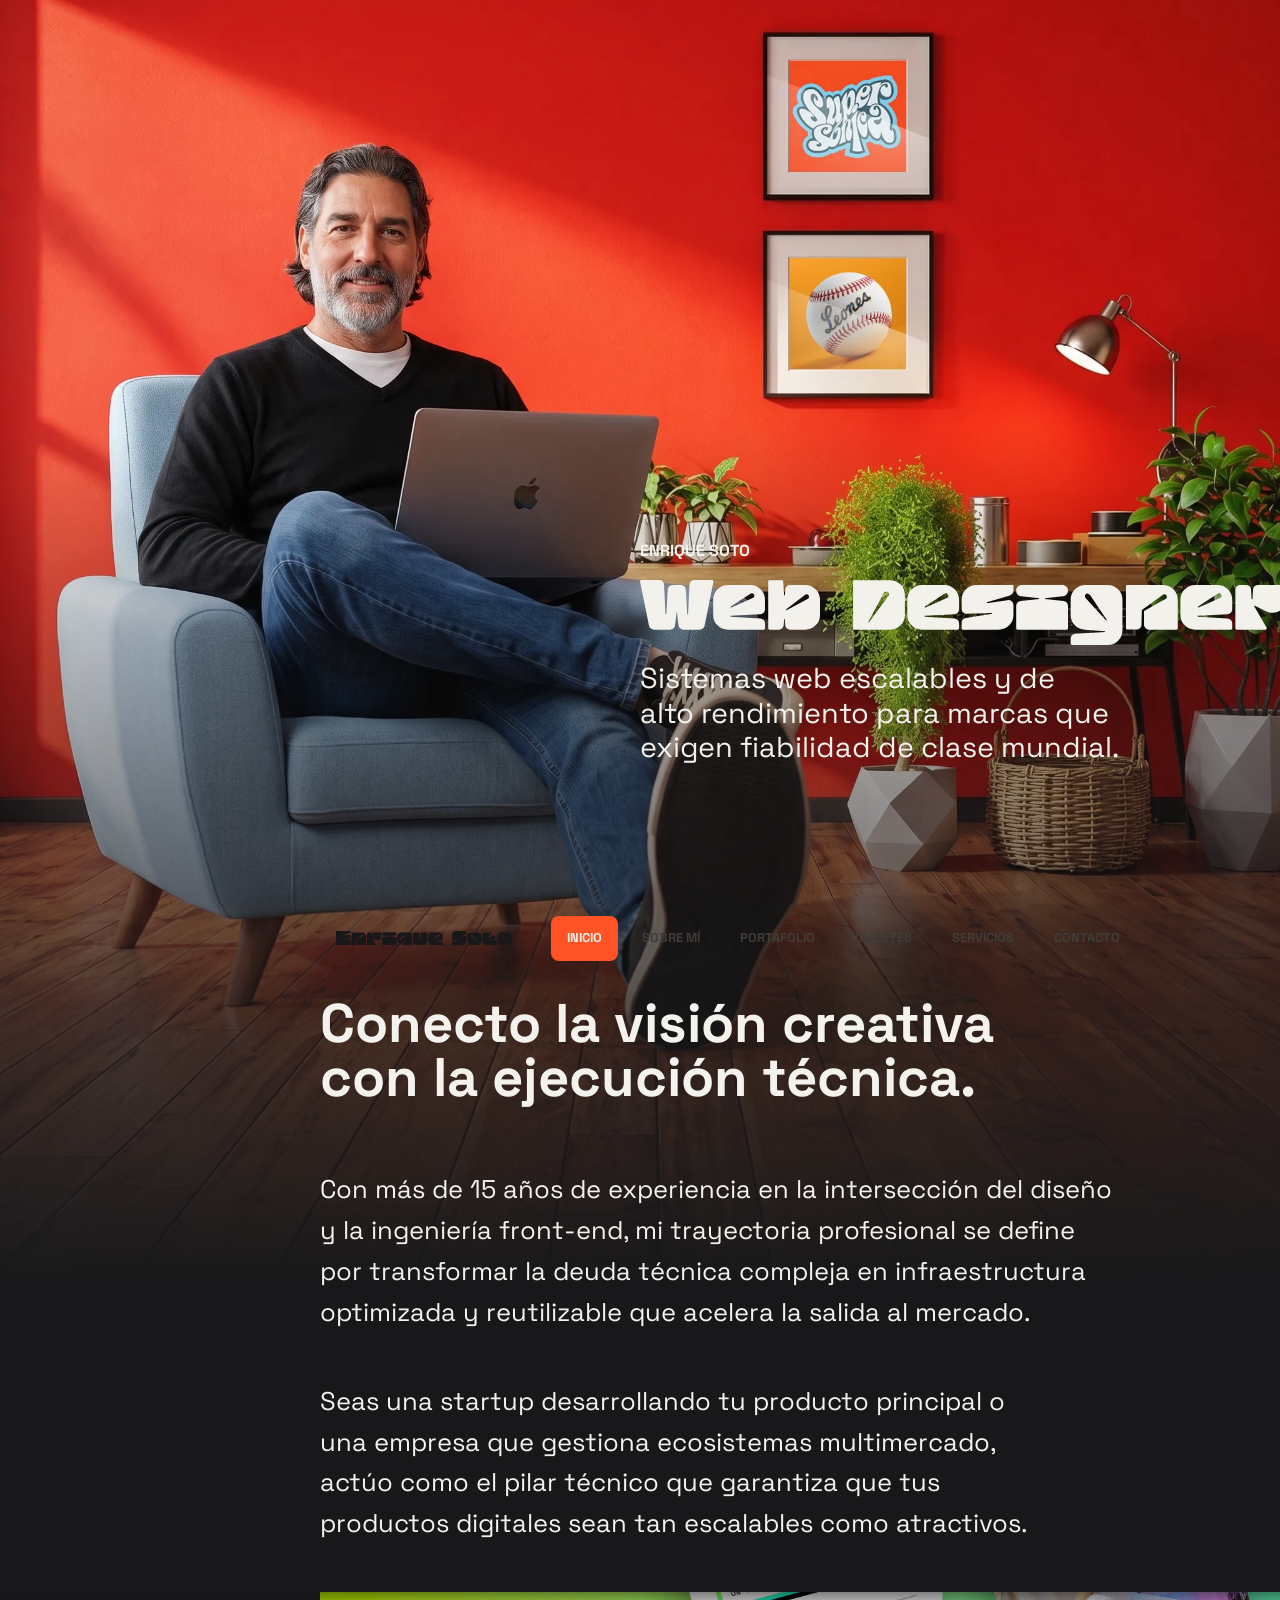
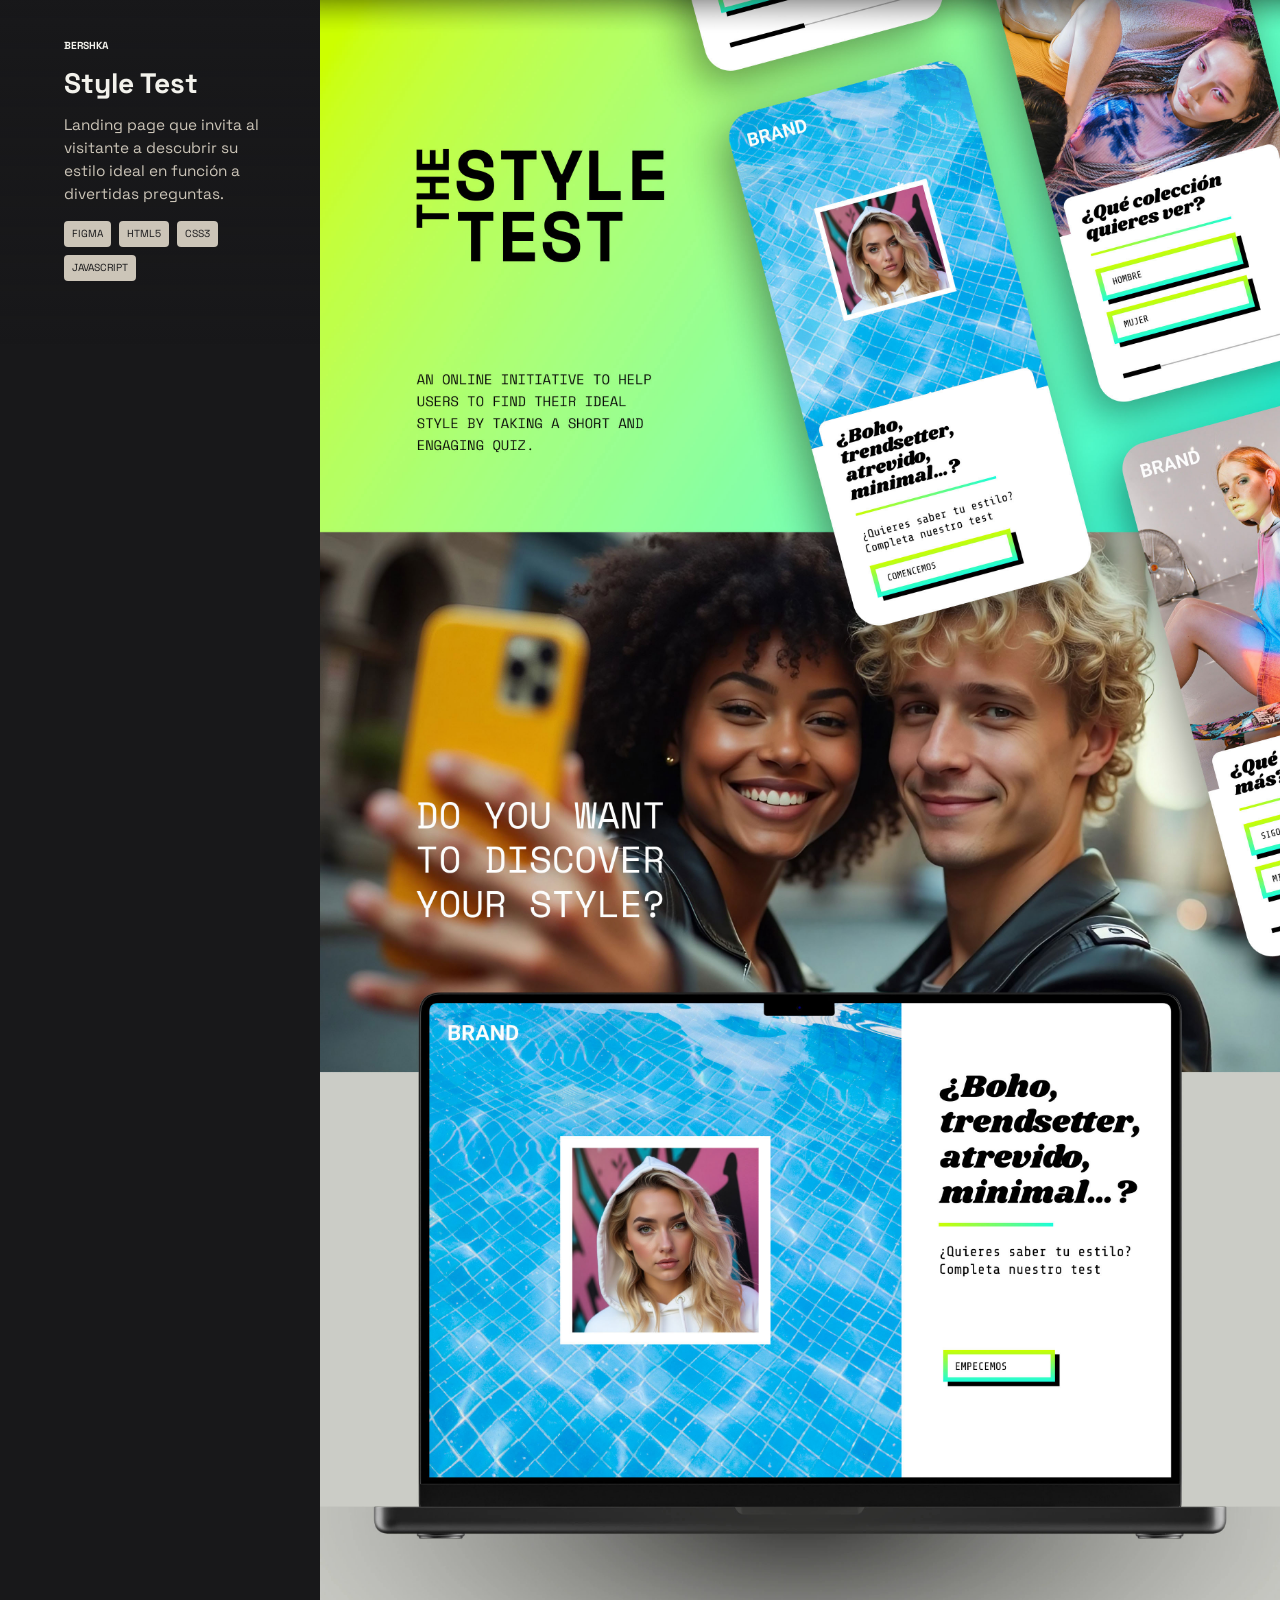
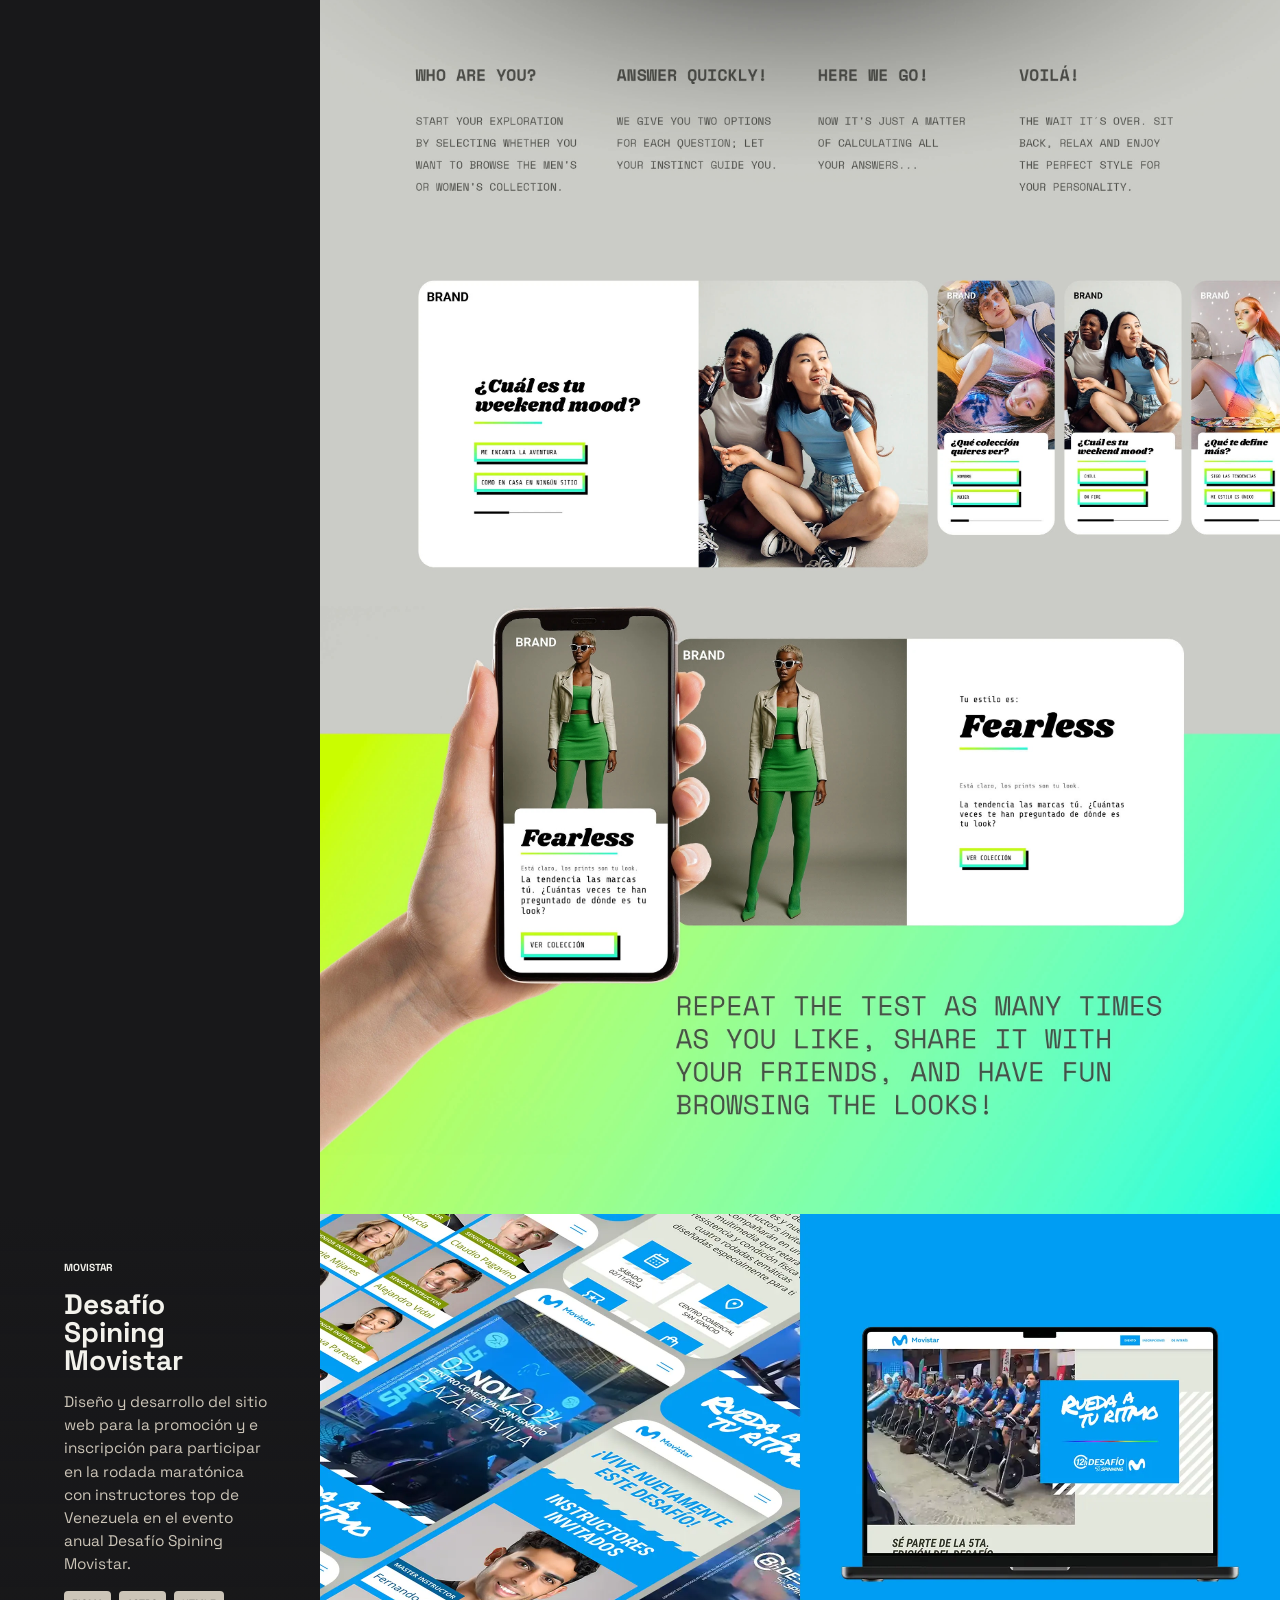
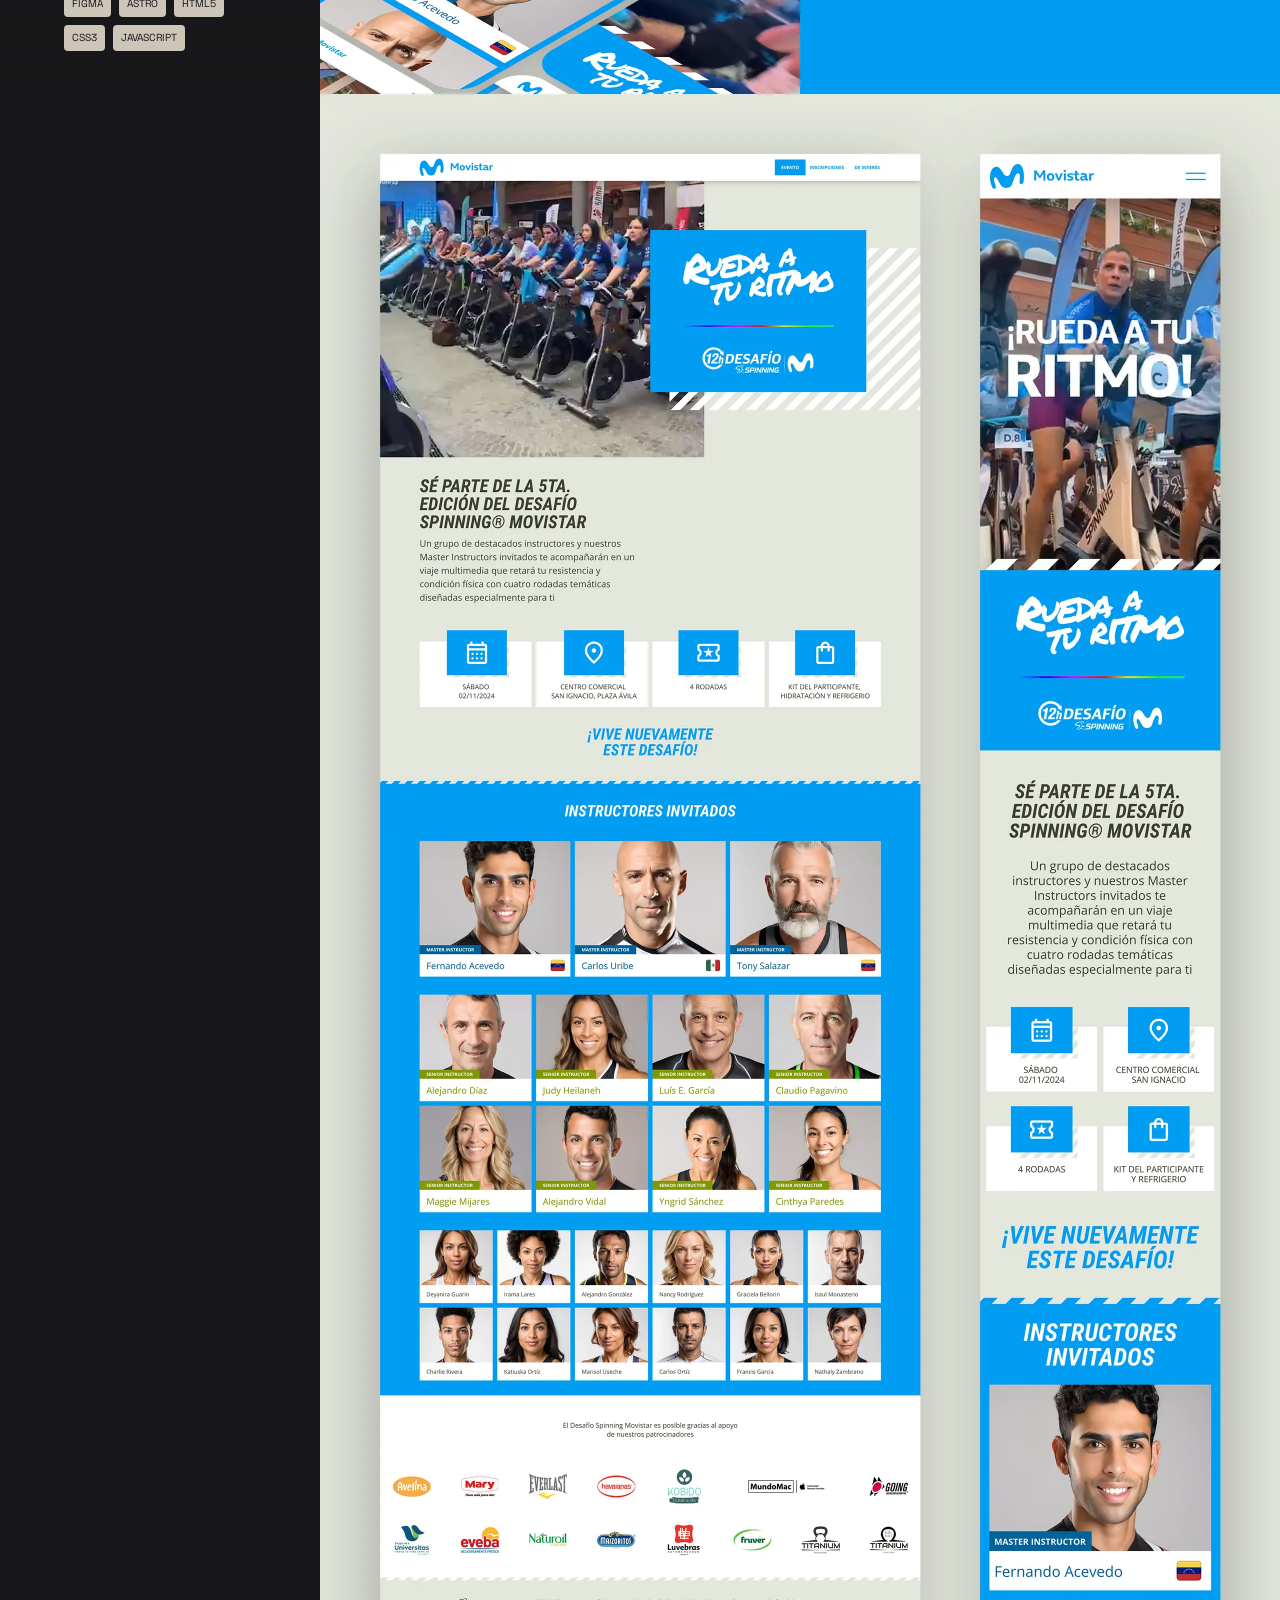
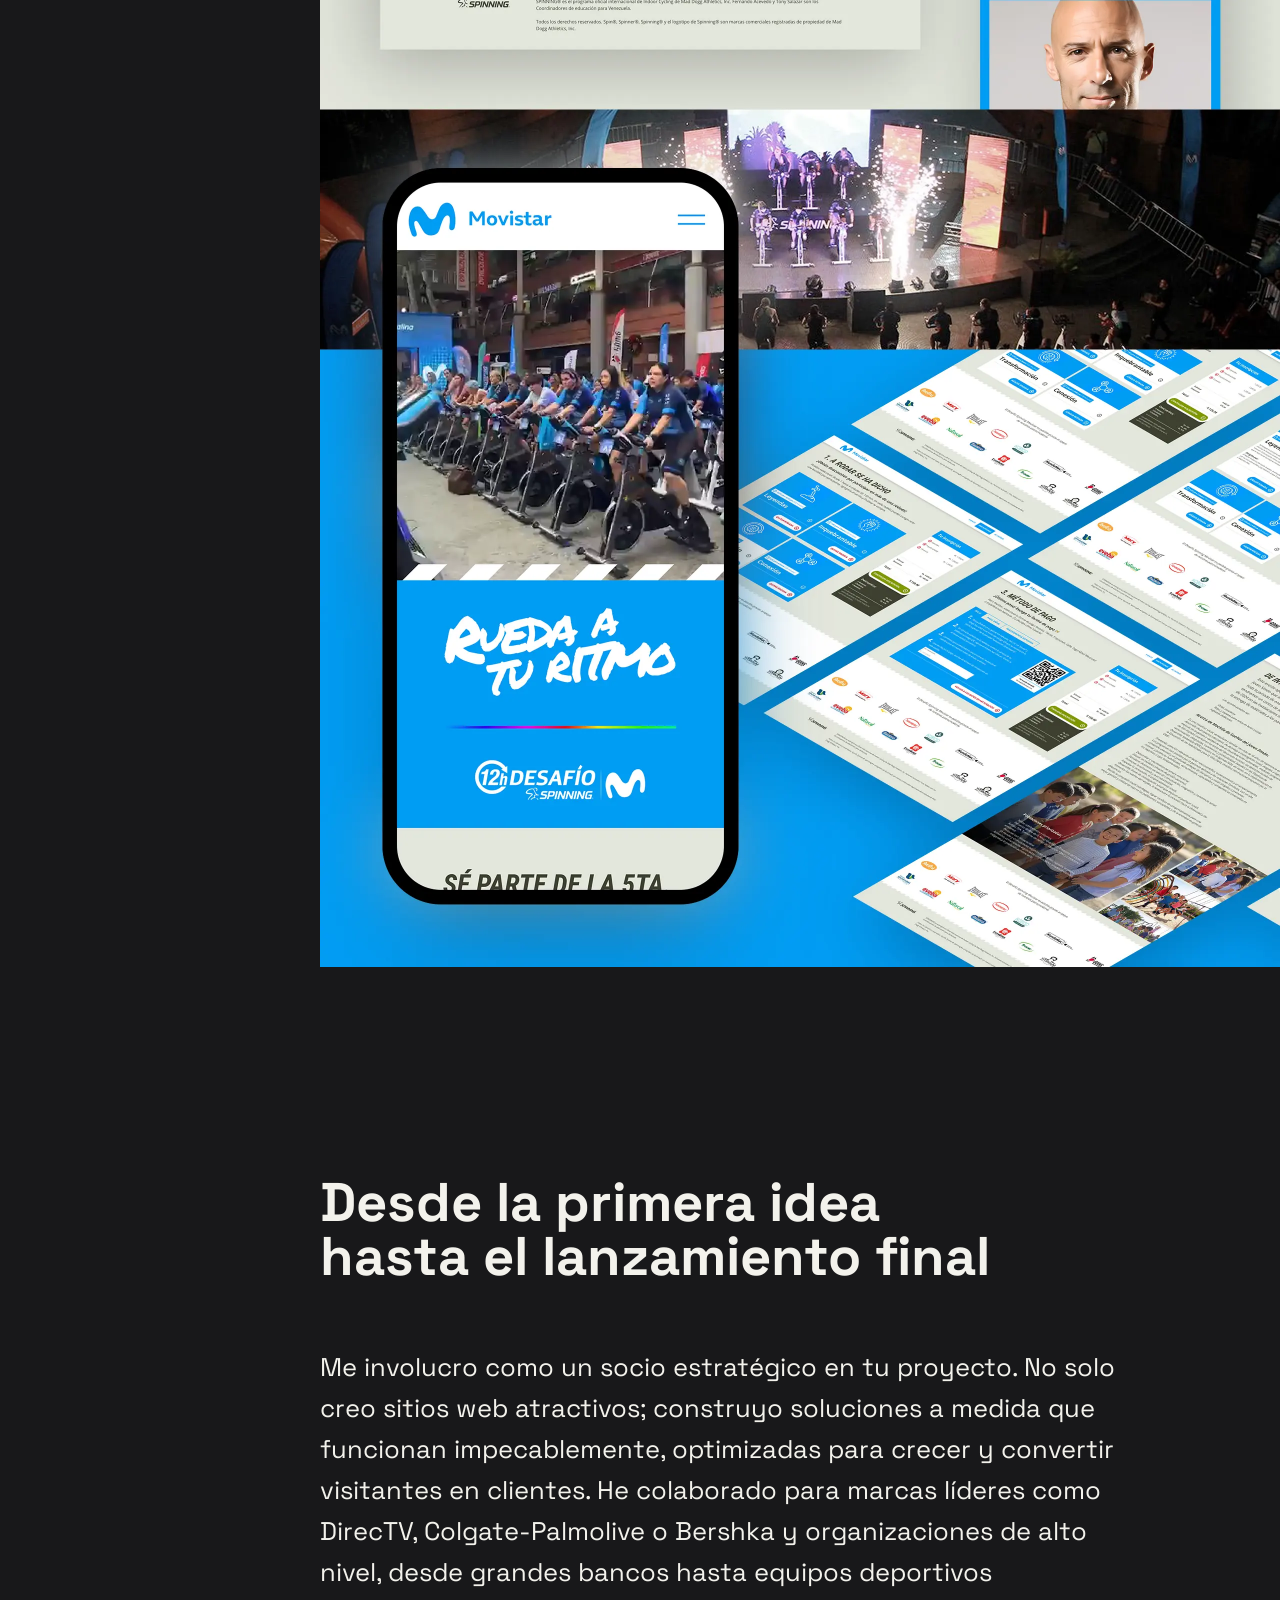
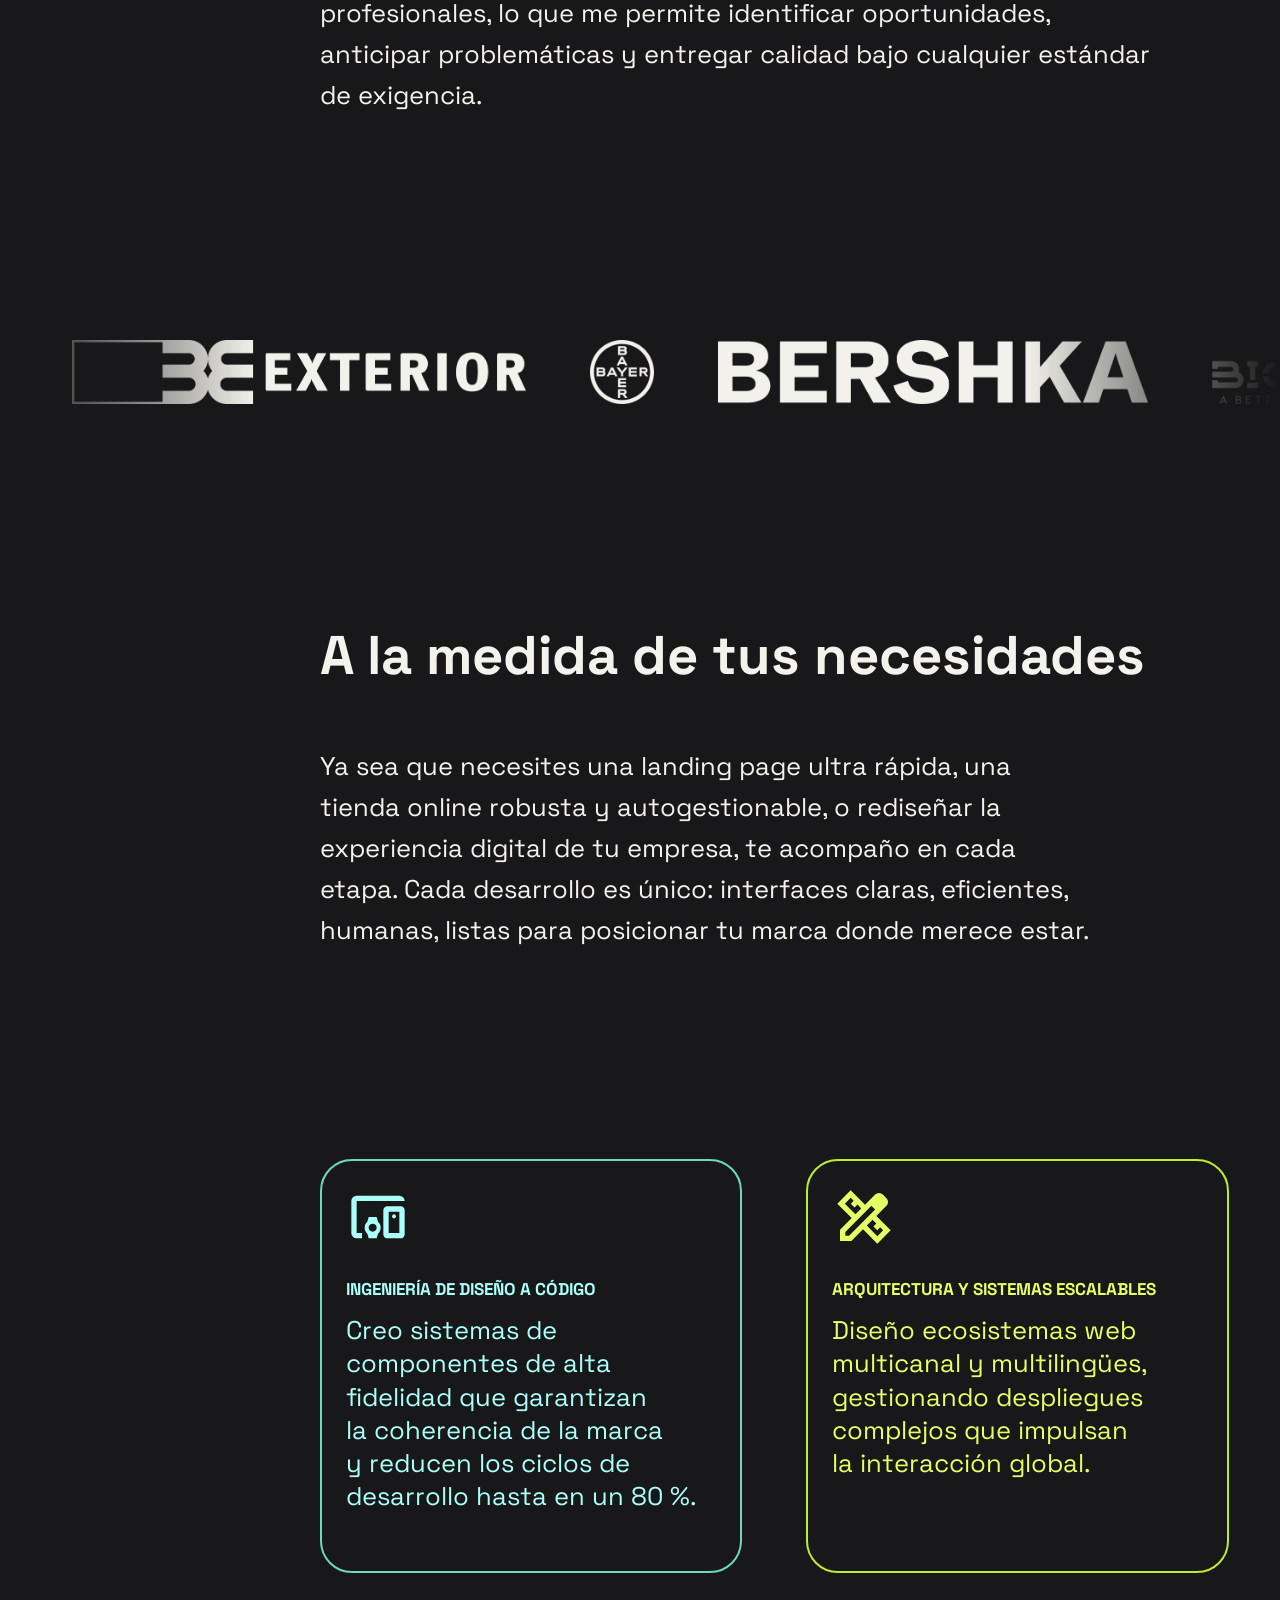
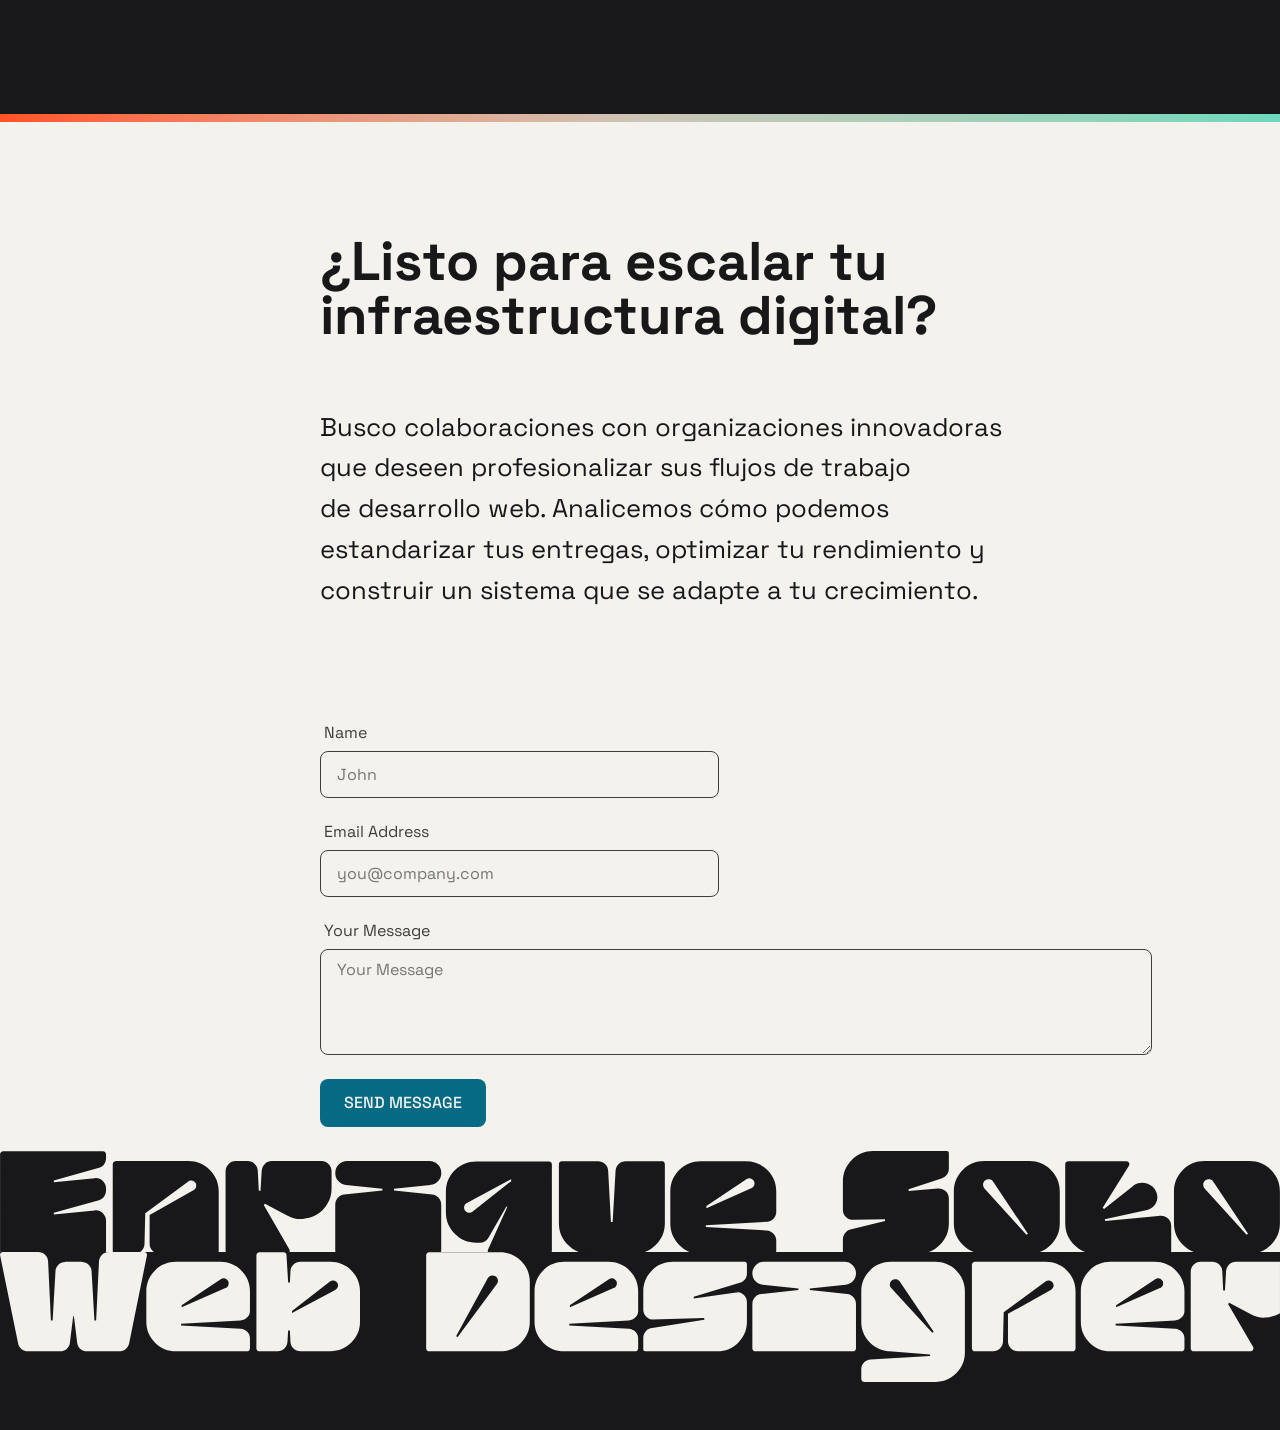
==== commit cb9cdb4c: "Typo error" ====
--- a/index.html
+++ b/index.html
@@ -95,7 +95,7 @@
                         <h2 class="text__portfolio text__portfolio--project">Style Test</h2>
 
                         <p class="text__portfolio text__portfolio--info hide--mobile">Landing page que invita al
-                            visitante a descubir su estilo ideal en función a divertidas preguntas.</p>
+                            visitante a descubrir su estilo ideal en función a divertidas preguntas.</p>
 
                         <ul class="tags__list hide--mobile">
                             <li class="tag__item">Figma</li>
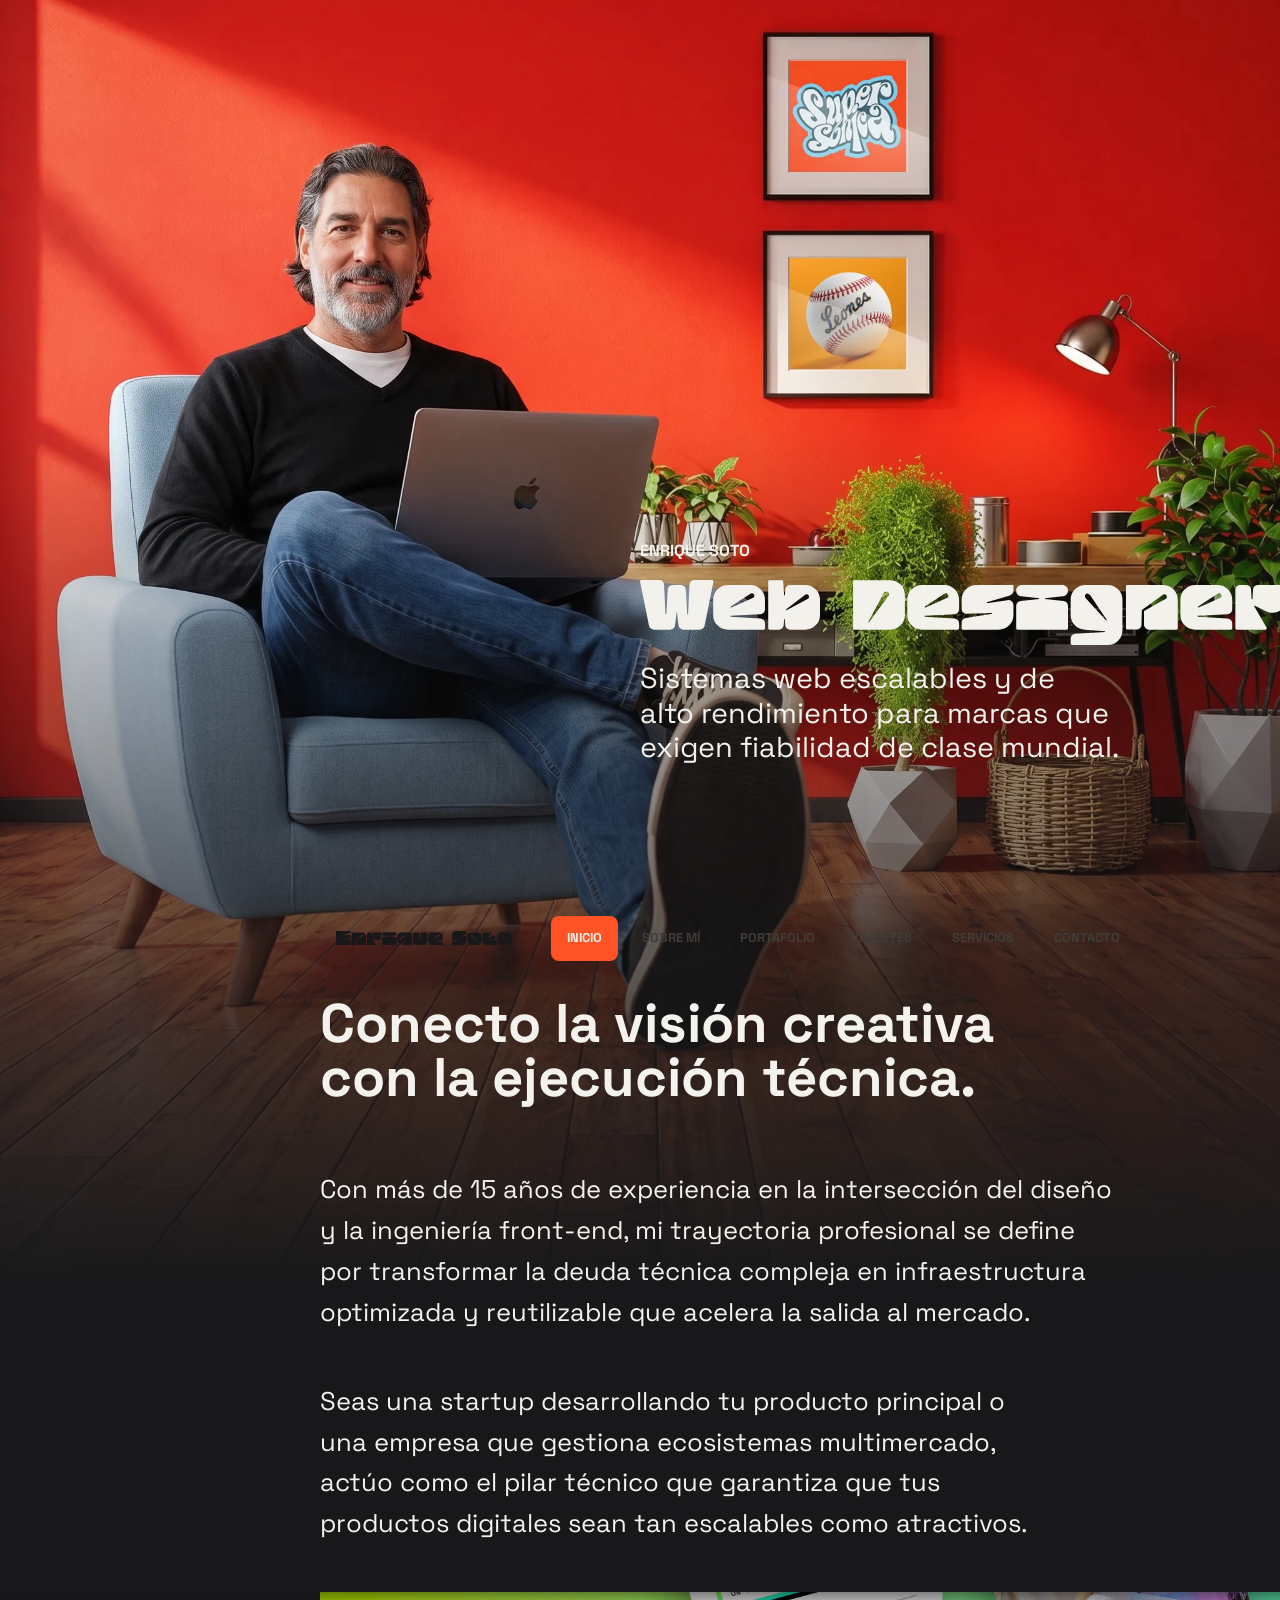
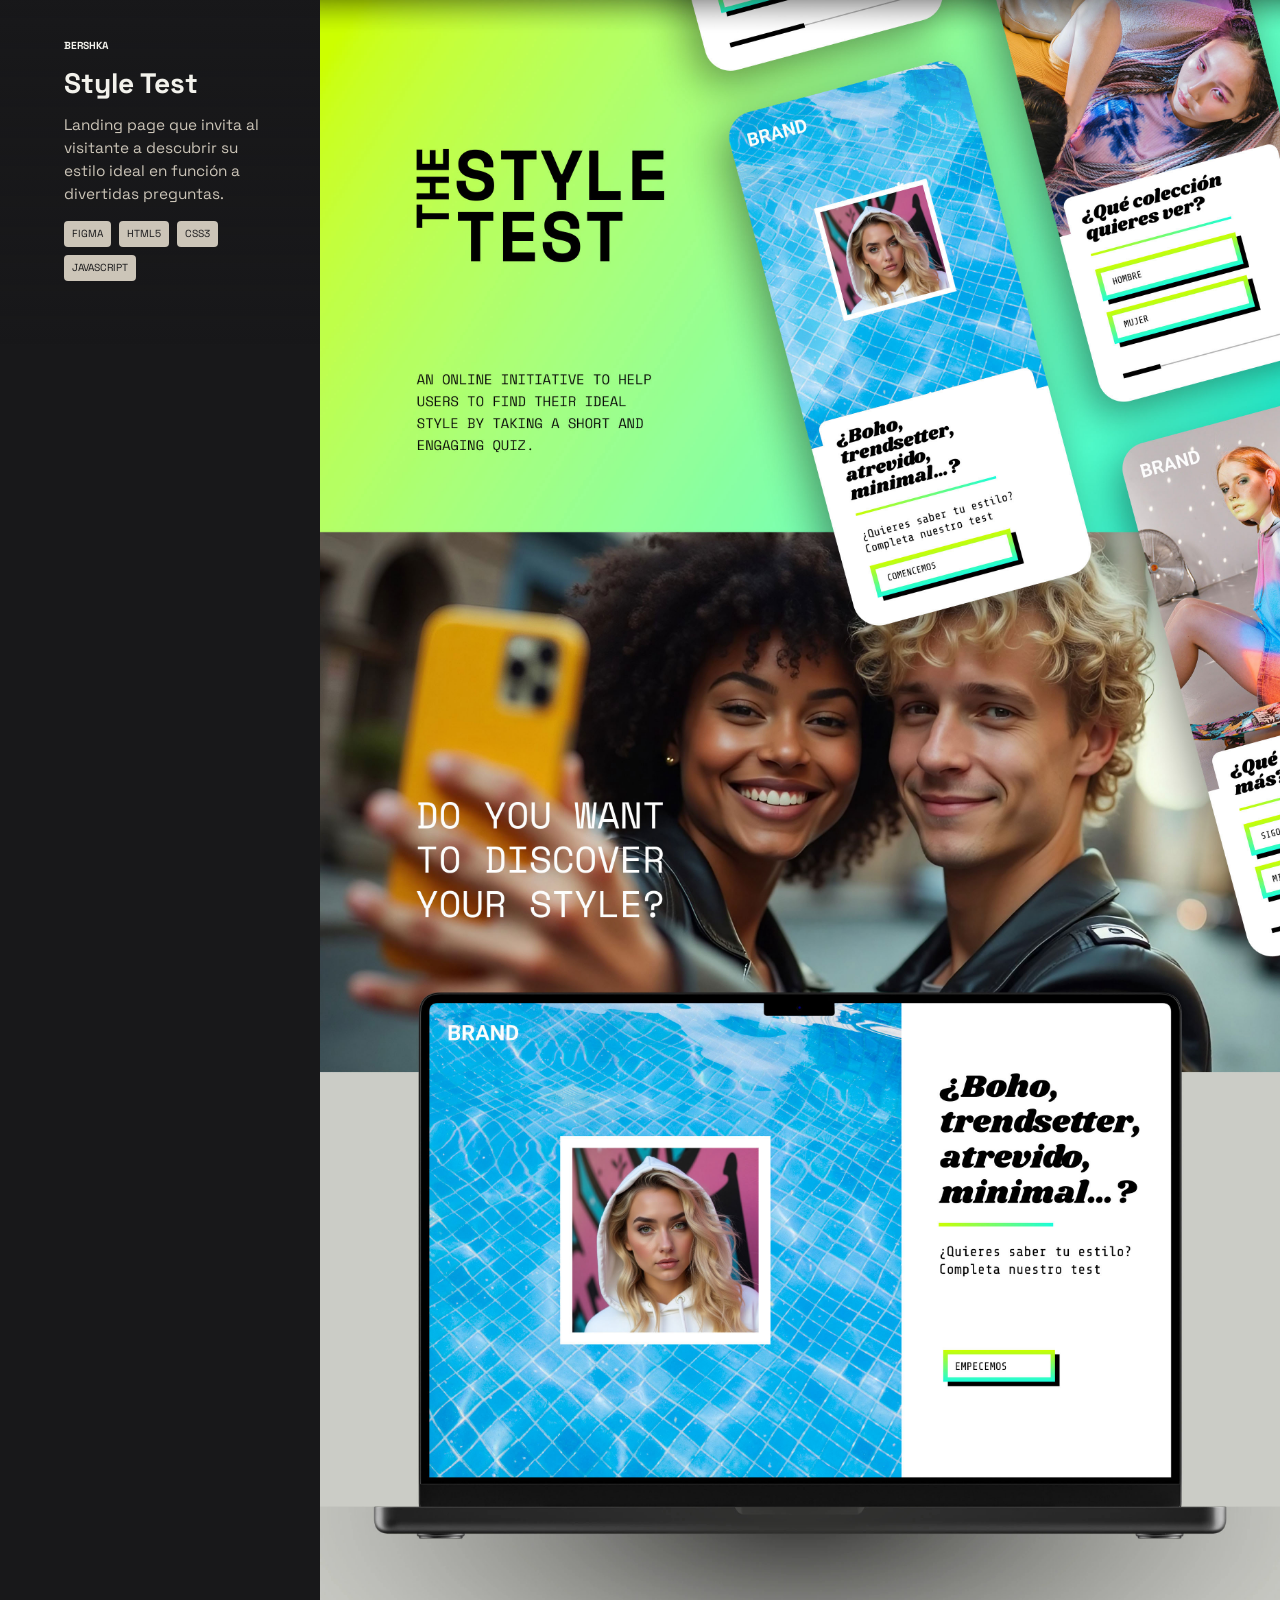
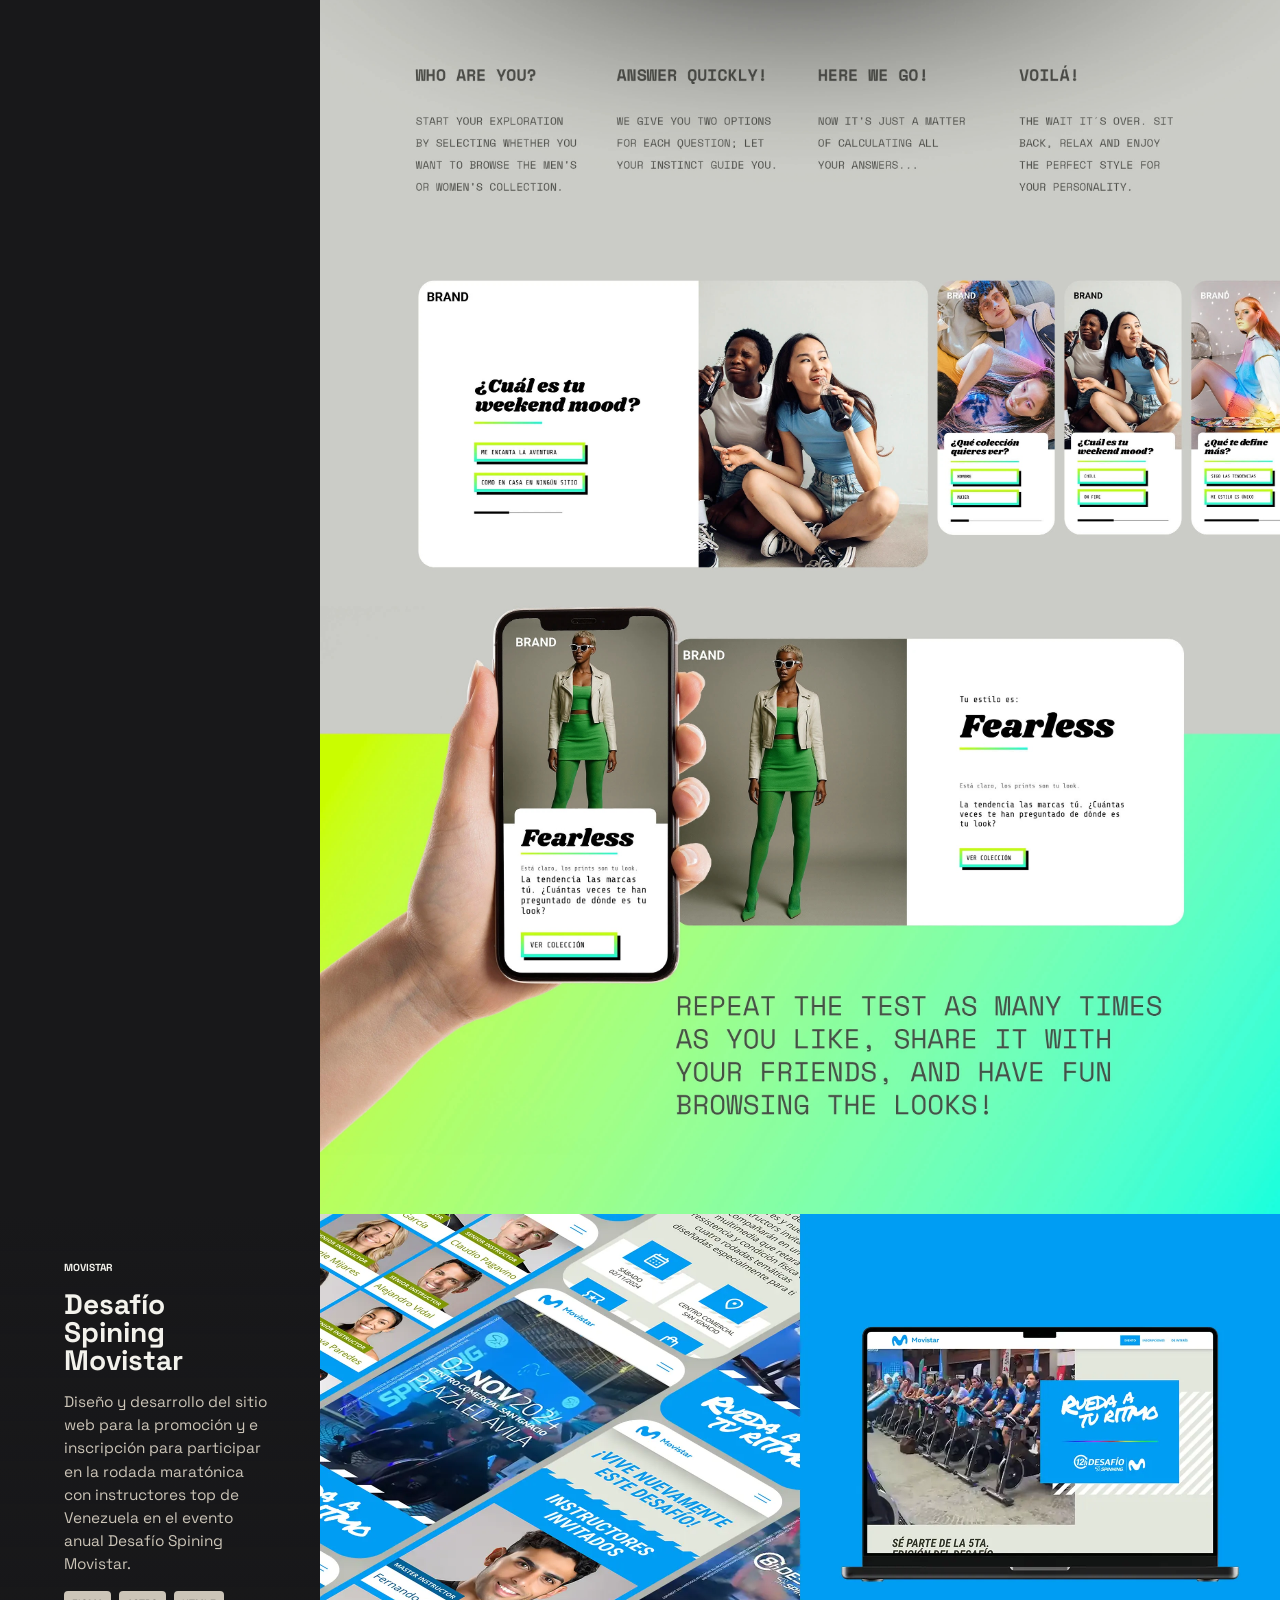
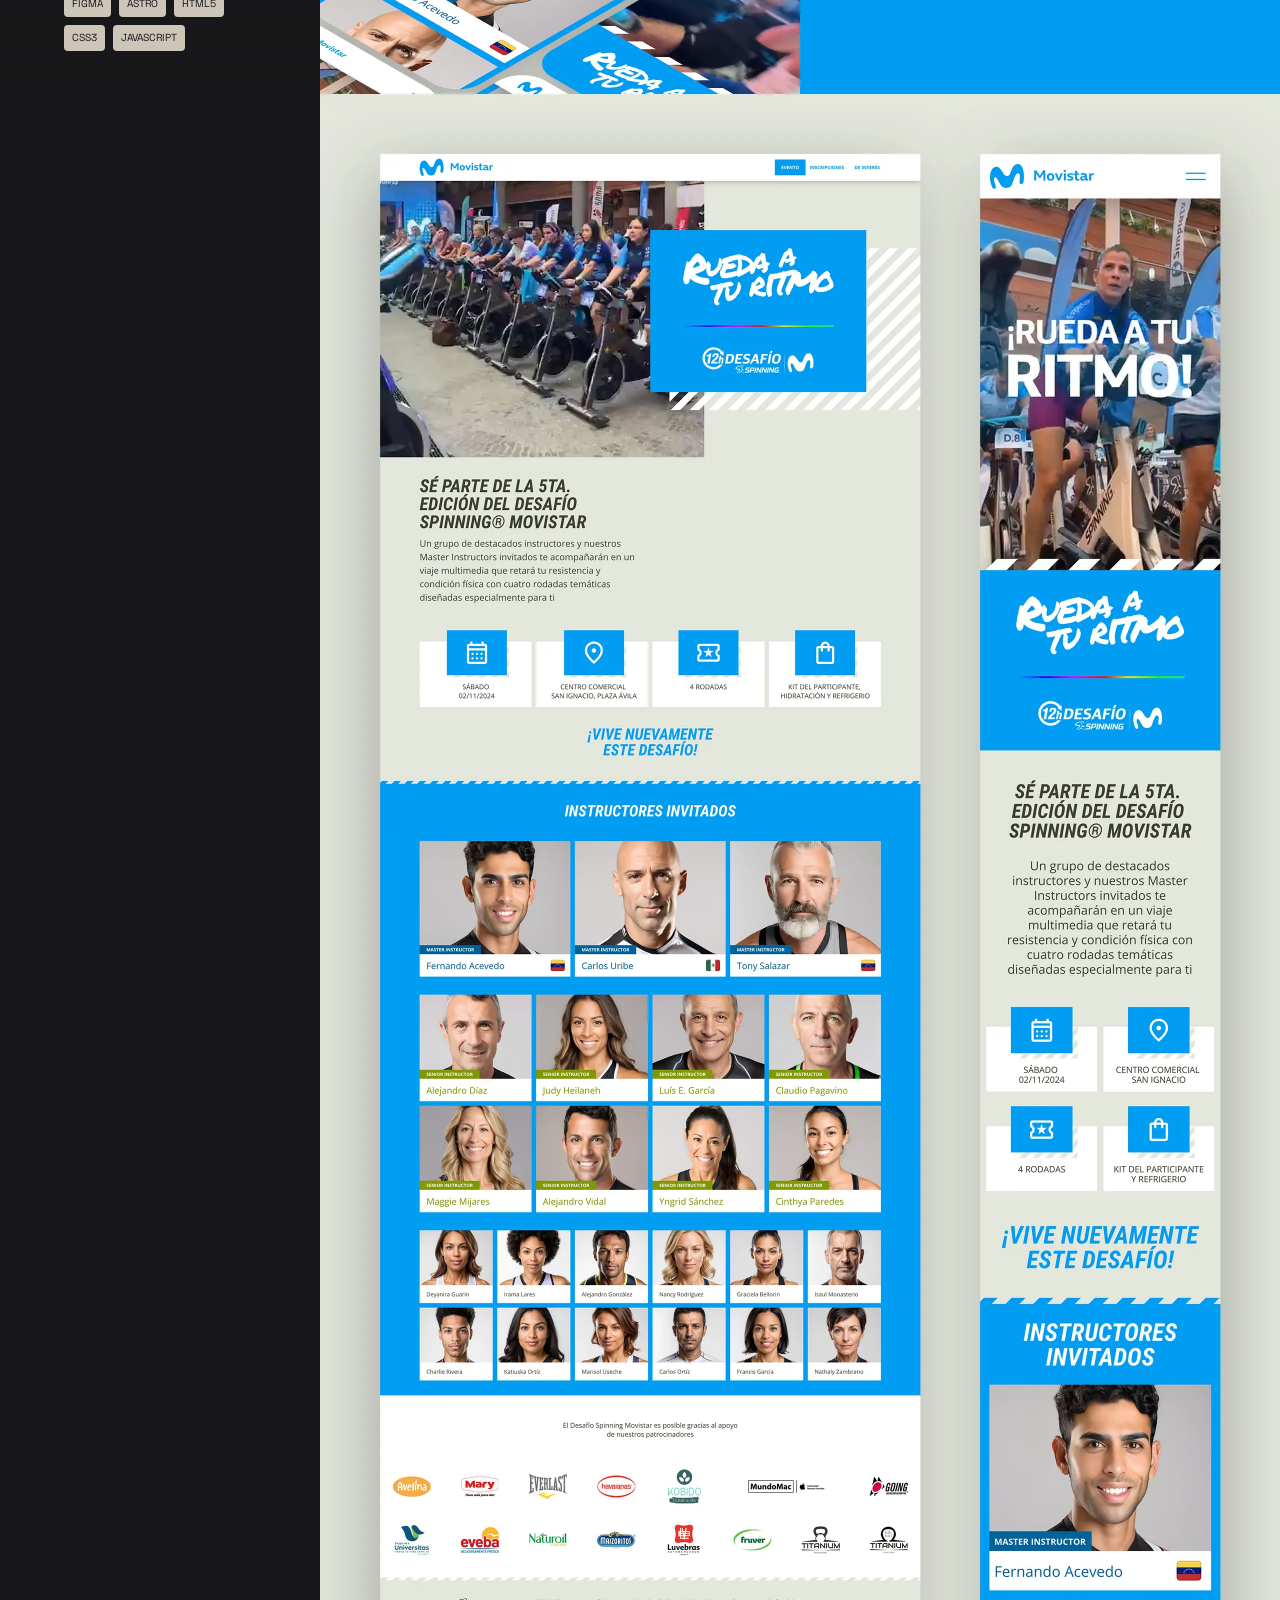
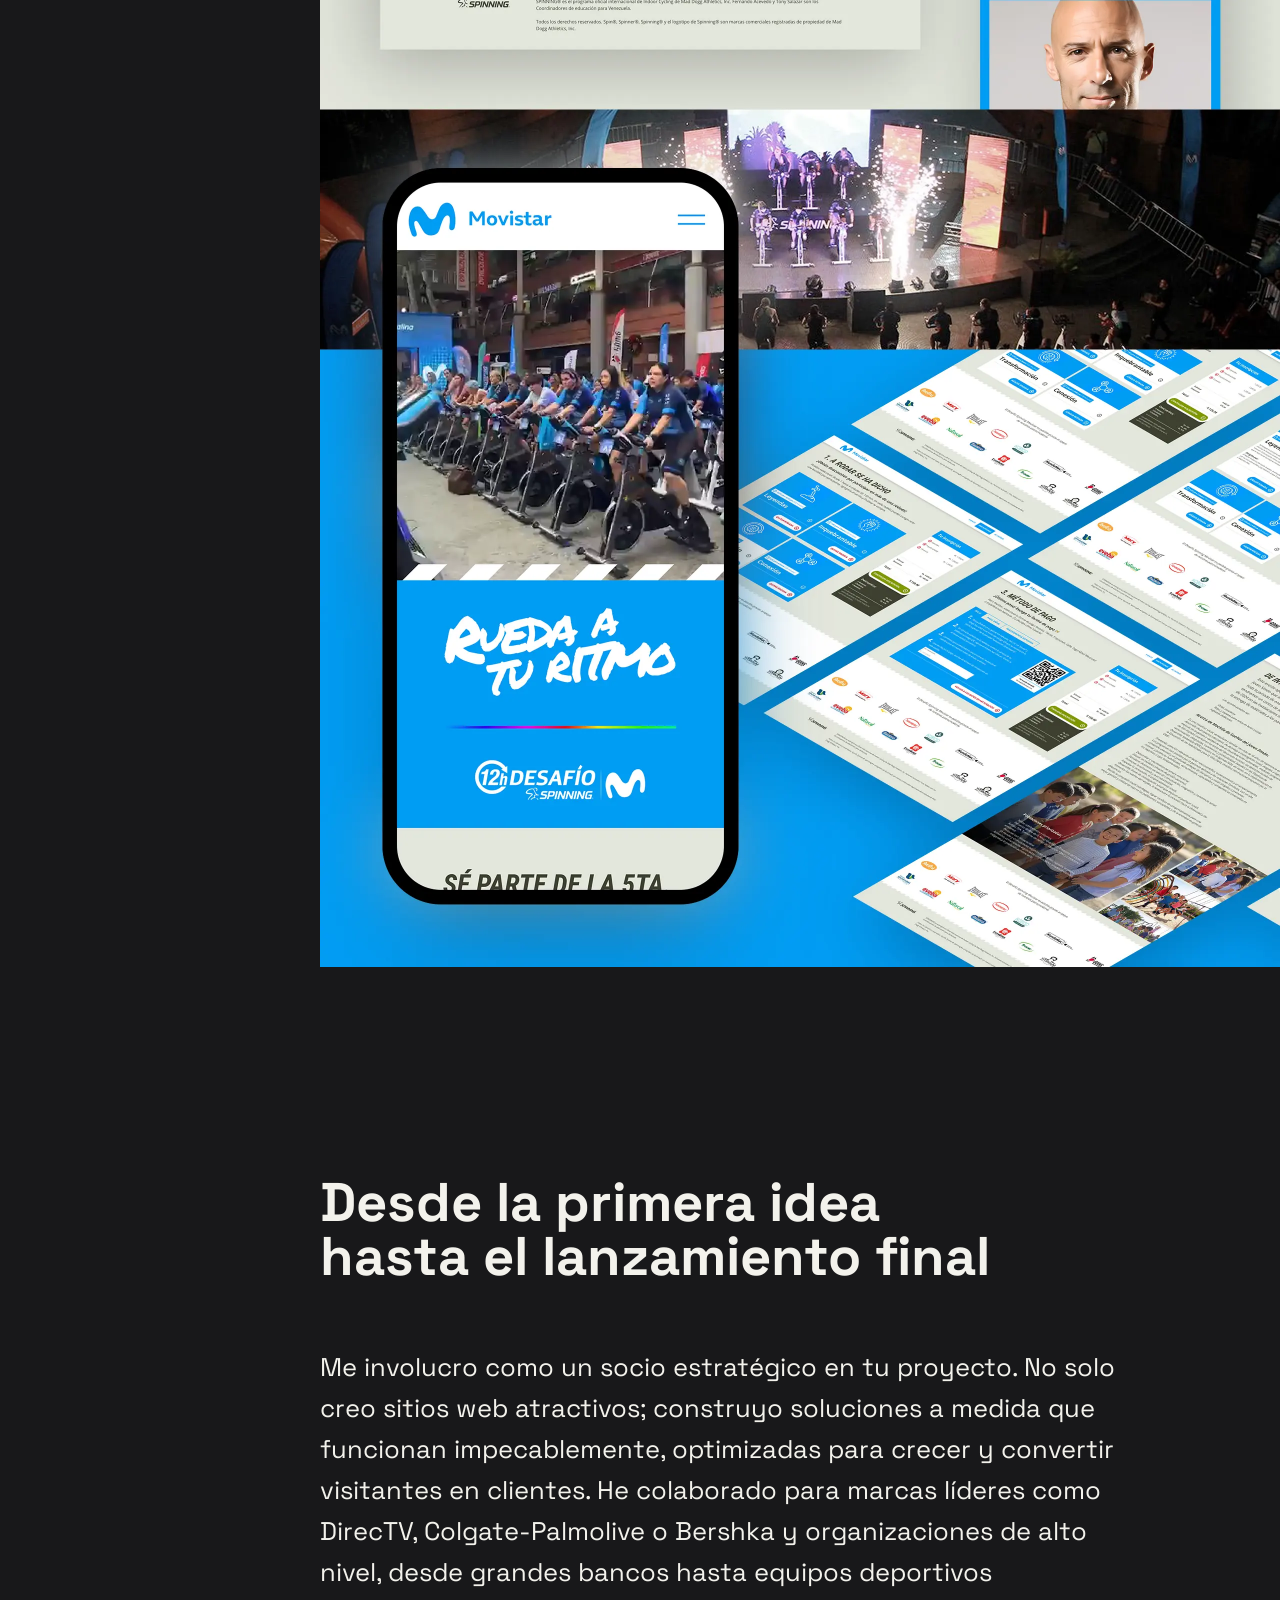
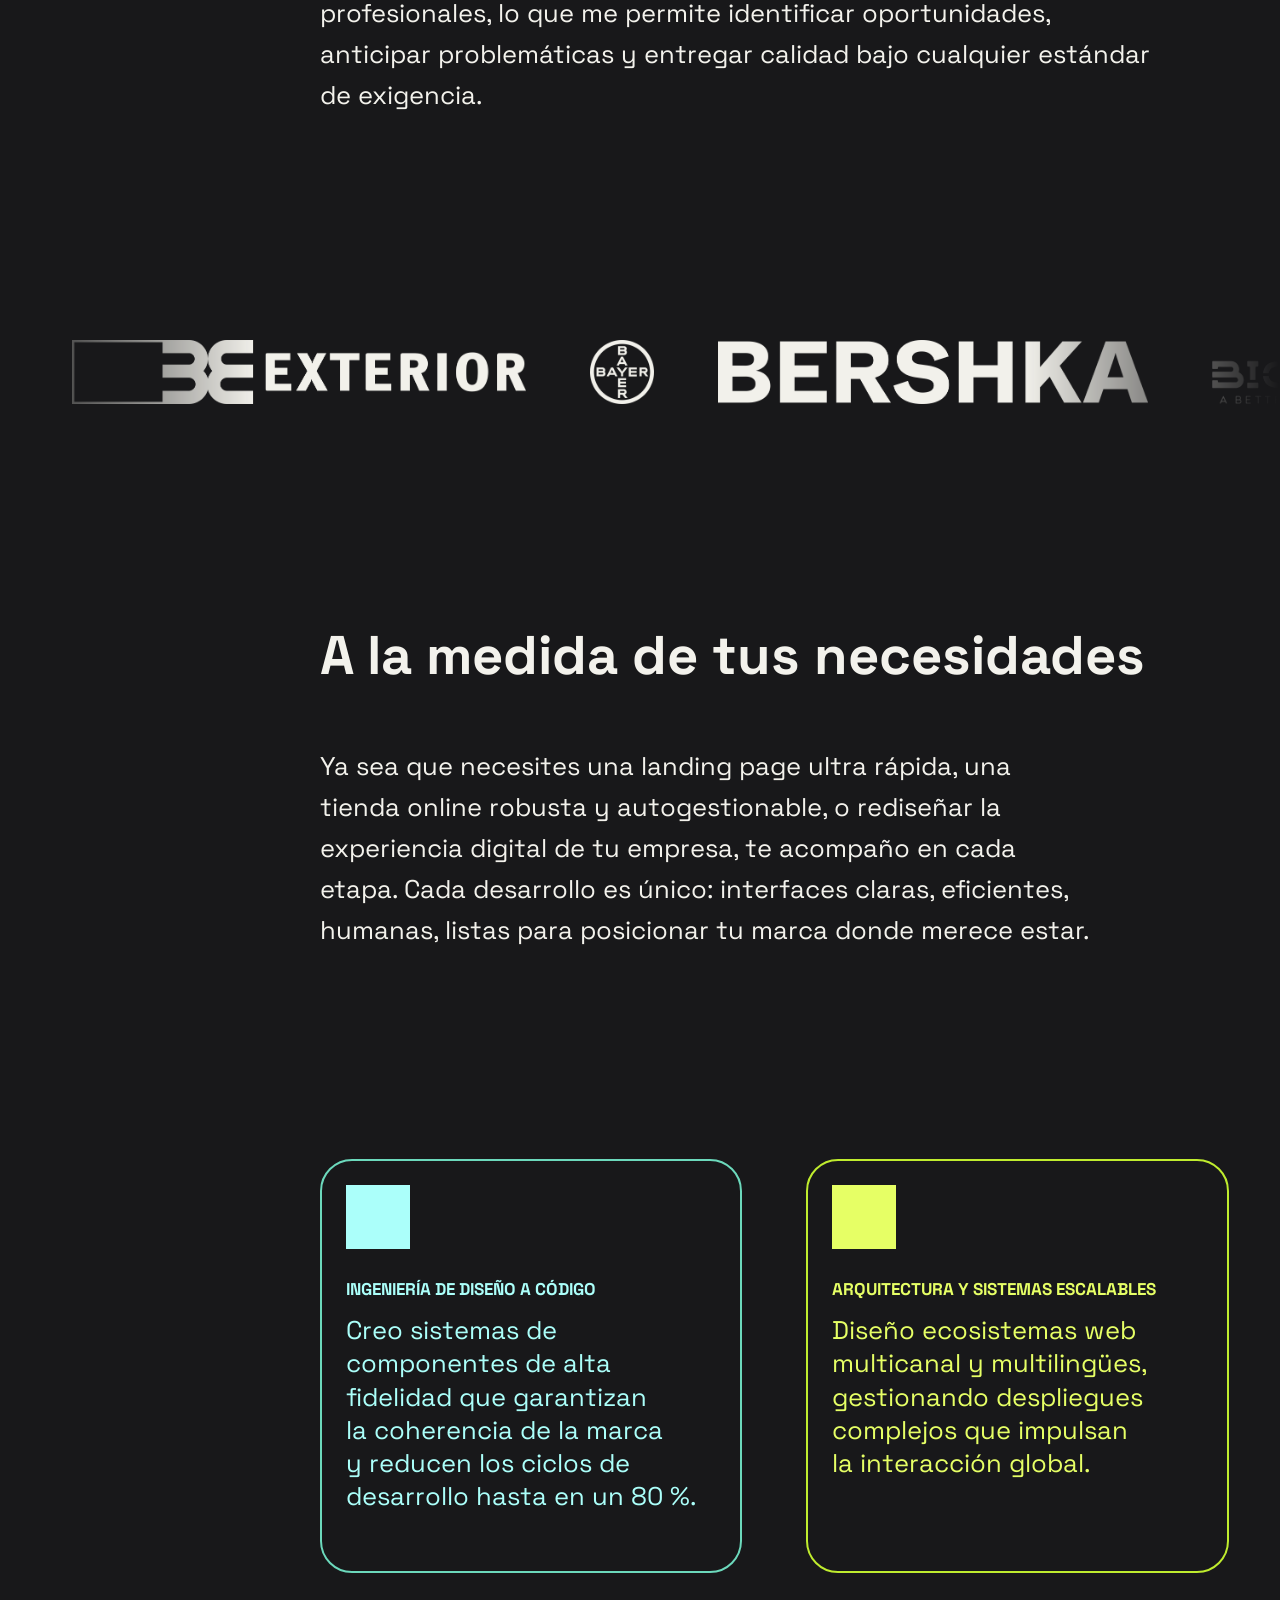
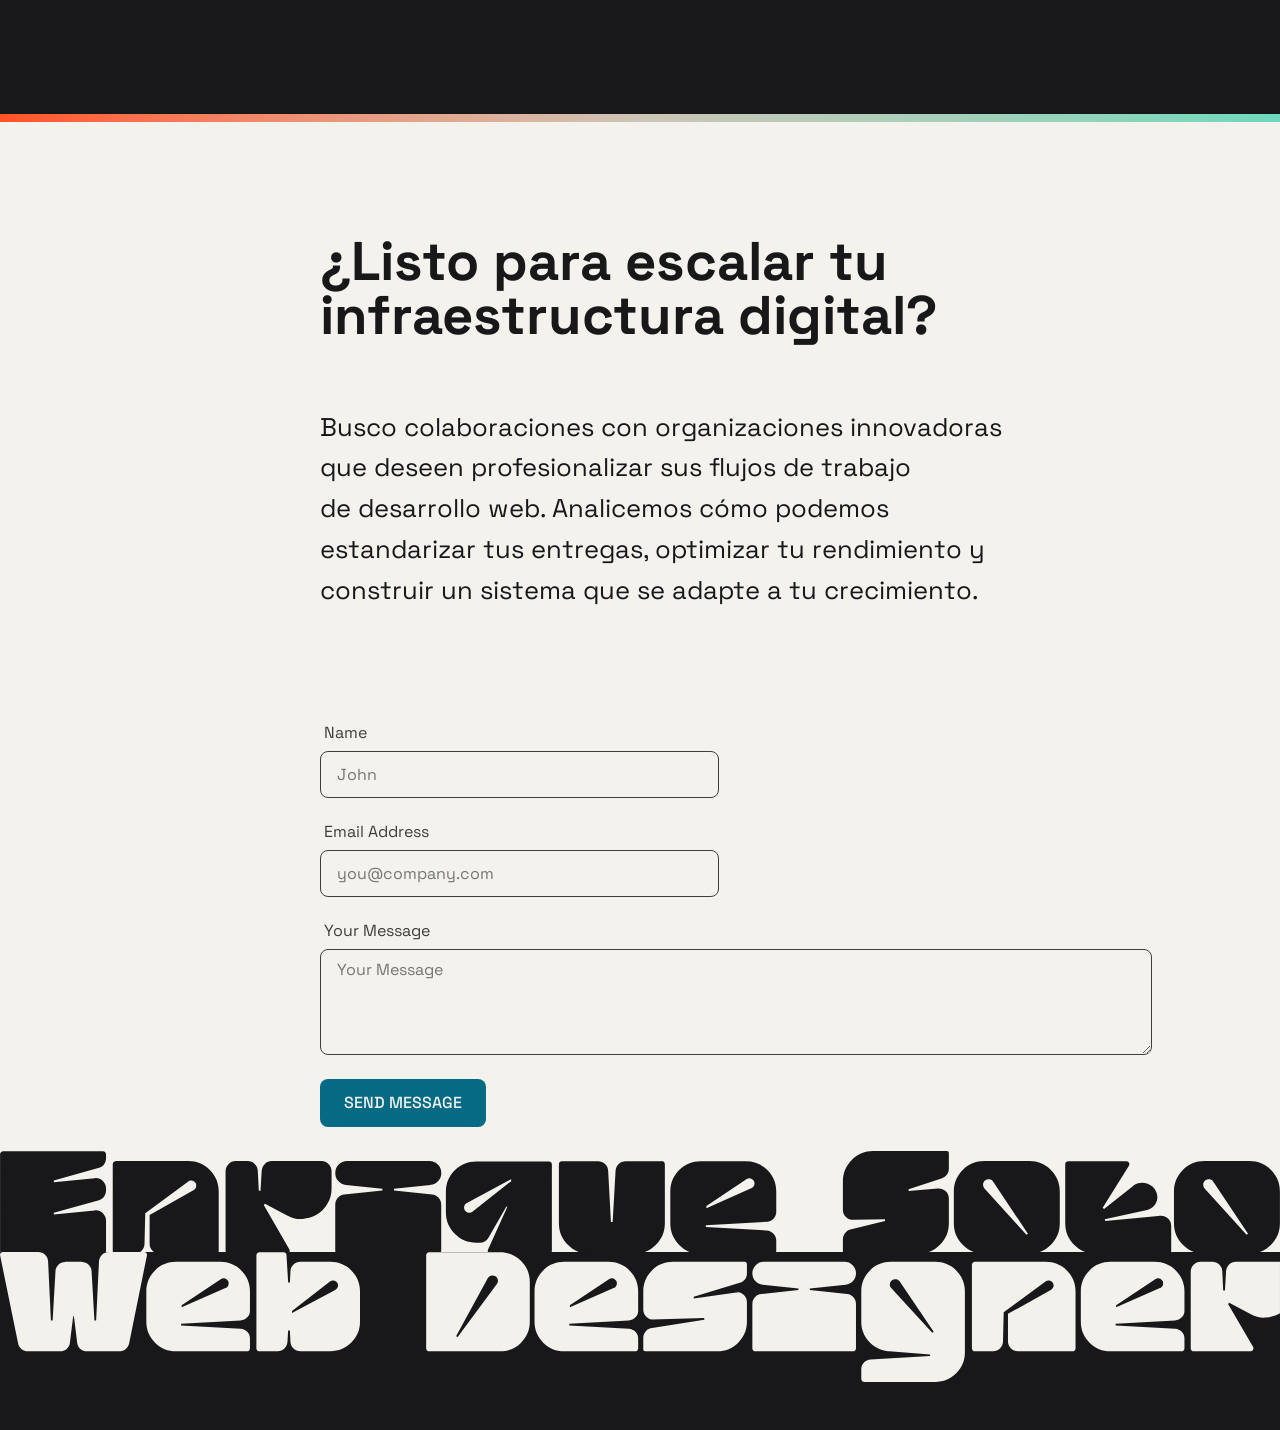
==== commit b3befd72: "New set of icons for services slider" ====
--- a/index.html
+++ b/index.html
@@ -20,16 +20,16 @@
     <link rel="preconnect" href="https://fonts.gstatic.com" crossorigin>
     <link href="https://fonts.googleapis.com/css2?family=Space+Grotesk:wght@300..700&display=swap" rel="stylesheet">
 
-    <link rel="stylesheet" href="./style.css?t=20260704053100">
+    <link rel="stylesheet" href="./style.css?t=20260706133500">
 
     <meta property="og:title" content="Enrique Soto | Web Designer">
     <meta property="og:type" content="website" />
     <meta property="og:description" content="Experiencia en diseño y desarrollo web con enfoque en resultados reales">
-    <meta property="og:image" content="https://kikesoy.github.io/assets/cover-8-d.webp?t=20260704053100">
+    <meta property="og:image" content="https://kikesoy.github.io/assets/cover-8-d.webp?t=20260706133500">
     <meta property="og:url" content="https://kikesoy.github.io/">
     <meta name="twitter:title" content="Enrique Soto | Web Designer">
     <meta name="twitter:description" content="Experiencia en diseño y desarrollo web con enfoque en resultados reales">
-    <meta name="twitter:image" content="https://kikesoy.github.io/assets/cover-8-d.webp?t=20260704053100">
+    <meta name="twitter:image" content="https://kikesoy.github.io/assets/cover-8-d.webp?t=20260706133500">
     <meta name="twitter:card" content="summary_large_image">
 </head>
 
@@ -41,8 +41,8 @@
             Your browser does not support the video tag.
         </video> -->
         <picture class="cover__asset">
-            <source media="(min-width:768px)" srcset="./assets/cover-8-d.webp?t=20260704053100">
-            <img src="./assets/cover-8-m.webp?t=20260704053100" alt="">
+            <source media="(min-width:768px)" srcset="./assets/cover-8-d.webp?t=20260706133500">
+            <img src="./assets/cover-8-m.webp?t=20260706133500" alt="">
         </picture>
     </section>
 
@@ -162,8 +162,8 @@
                     </header>
 
                     <picture class="portfolio__media">
-                        <source media="(min-width:768px)" srcset="./assets/project-movistar-d.webp?t=20260704053100">
-                        <img src="./assets/project-movistar.webp?t=20260704053100"
+                        <source media="(min-width:768px)" srcset="./assets/project-movistar-d.webp?t=20260706133500">
+                        <img src="./assets/project-movistar.webp?t=20260706133500"
                             alt="Website Desafío Spining Movistar">
                     </picture>
 
@@ -232,7 +232,7 @@
                 <ul class="slider__list slider__list--services">
                     <li class="slider__item">
                         <header class="slider__header">
-                            <i class="icon slider__icon slider__icon--design"></i>
+                            <i class="icon slider__icon slider__icon--code"></i>
                             <h3 class="text__slider text__slider--title">Ingeniería de Diseño a Código</h3>
                         </header>
                         <p class="text__slider text__slider--description">Creo sistemas de
@@ -241,7 +241,7 @@
                     </li>
                     <li class="slider__item">
                         <header class="slider__header">
-                            <i class="icon slider__icon slider__icon--devices"></i>
+                            <i class="icon slider__icon slider__icon--scalability"></i>
                             <h3 class="text__slider text__slider--title">Arquitectura y sistemas escalables</h3>
                         </header>
                         <p class="text__slider text__slider--description">Diseño ecosistemas web multicanal y
@@ -249,7 +249,7 @@
                     </li>
                     <li class="slider__item">
                         <header class="slider__header">
-                            <i class="icon slider__icon slider__icon--shopping-cart"></i>
+                            <i class="icon slider__icon slider__icon--performance"></i>
                             <h3 class="text__slider text__slider--title">Optimización del rendimiento</h3>
                         </header>
                         <p class="text__slider text__slider--description">Desarrollo interfaces impecables optimizadas
@@ -257,7 +257,7 @@
                     </li>
                     <li class="slider__item">
                         <header class="slider__header">
-                            <i class="icon slider__icon slider__icon--nodes"></i>
+                            <i class="icon slider__icon slider__icon--stack"></i>
                             <h3 class="text__slider text__slider--title">Integración con tu stack tecnológico</h3>
                         </header>
                         <p class="text__slider text__slider--description">Conexión fluida entre la arquitectura
@@ -550,7 +550,7 @@
 
     </script>
 
-    <script src="./scripts-form.js?t=20260704053100" defer></script>
+    <script src="./scripts-form.js?t=20260706133500" defer></script>
 </body>
 
 </html>
--- a/style.css
+++ b/style.css
@@ -580,33 +580,33 @@
     background-color: var(--color-highlight);
 }
 
-.slider__icon--design {
-    -webkit-mask-image: url(./assets/icon-devices.svg?t=20260225160000);
-    mask-image: url(./assets/icon-devices.svg?t=20260225160000);
+.slider__icon--code {
+    -webkit-mask-image: url(./assets/icon-code.svg?t=20260706123500);
+    mask-image: url(./assets/icon-code.svg?t=20260706123500);
     background-color: oklch(from var(--color-secondary) 1 c h);
 }
 
-.slider__icon--devices {
-    -webkit-mask-image: url(./assets/icon-design.svg?t=20260225160000);
-    mask-image: url(./assets/icon-design.svg?t=20260225160000);
+.slider__icon--scalability {
+    -webkit-mask-image: url(./assets/icon-scalability.svg?t=20260706123500);
+    mask-image: url(./assets/icon-scalability.svg?t=20260706123500);
     background-color: oklch(from var(--color-accent-green) 1 c h);
 }
 
-.slider__icon--shopping-cart {
-    -webkit-mask-image: url(./assets/icon-shopping-cart.svg?t=20260225160000);
-    mask-image: url(./assets/icon-shopping-cart.svg?t=20260225160000);
+.slider__icon--performance {
+    -webkit-mask-image: url(./assets/icon-performance.svg?t=20260706123500);
+    mask-image: url(./assets/icon-performance.svg?t=20260706123500);
     background-color: oklch(from var(--color-accent) 1 c h);
 }
 
-.slider__icon--nodes {
-    -webkit-mask-image: url(./assets/icon-nodes.svg?t=20260225160000);
-    mask-image: url(./assets/icon-nodes.svg?t=20260225160000);
+.slider__icon--stack {
+    -webkit-mask-image: url(./assets/icon-stack.svg?t=20260706123500);
+    mask-image: url(./assets/icon-stack.svg?t=20260706123500);
     background-color: oklch(from var(--color-accent-purple) 1 c h);
 }
 
 .slider__icon--bulb {
-    -webkit-mask-image: url(./assets/icon-bulb.svg?t=20260225160000);
-    mask-image: url(./assets/icon-bulb.svg?t=20260225160000);
+    -webkit-mask-image: url(./assets/icon-bulb.svg?t=20260706123500);
+    mask-image: url(./assets/icon-bulb.svg?t=20260706123500);
     background-color: oklch(from var(--color-primary) 1 c h);
 }
 
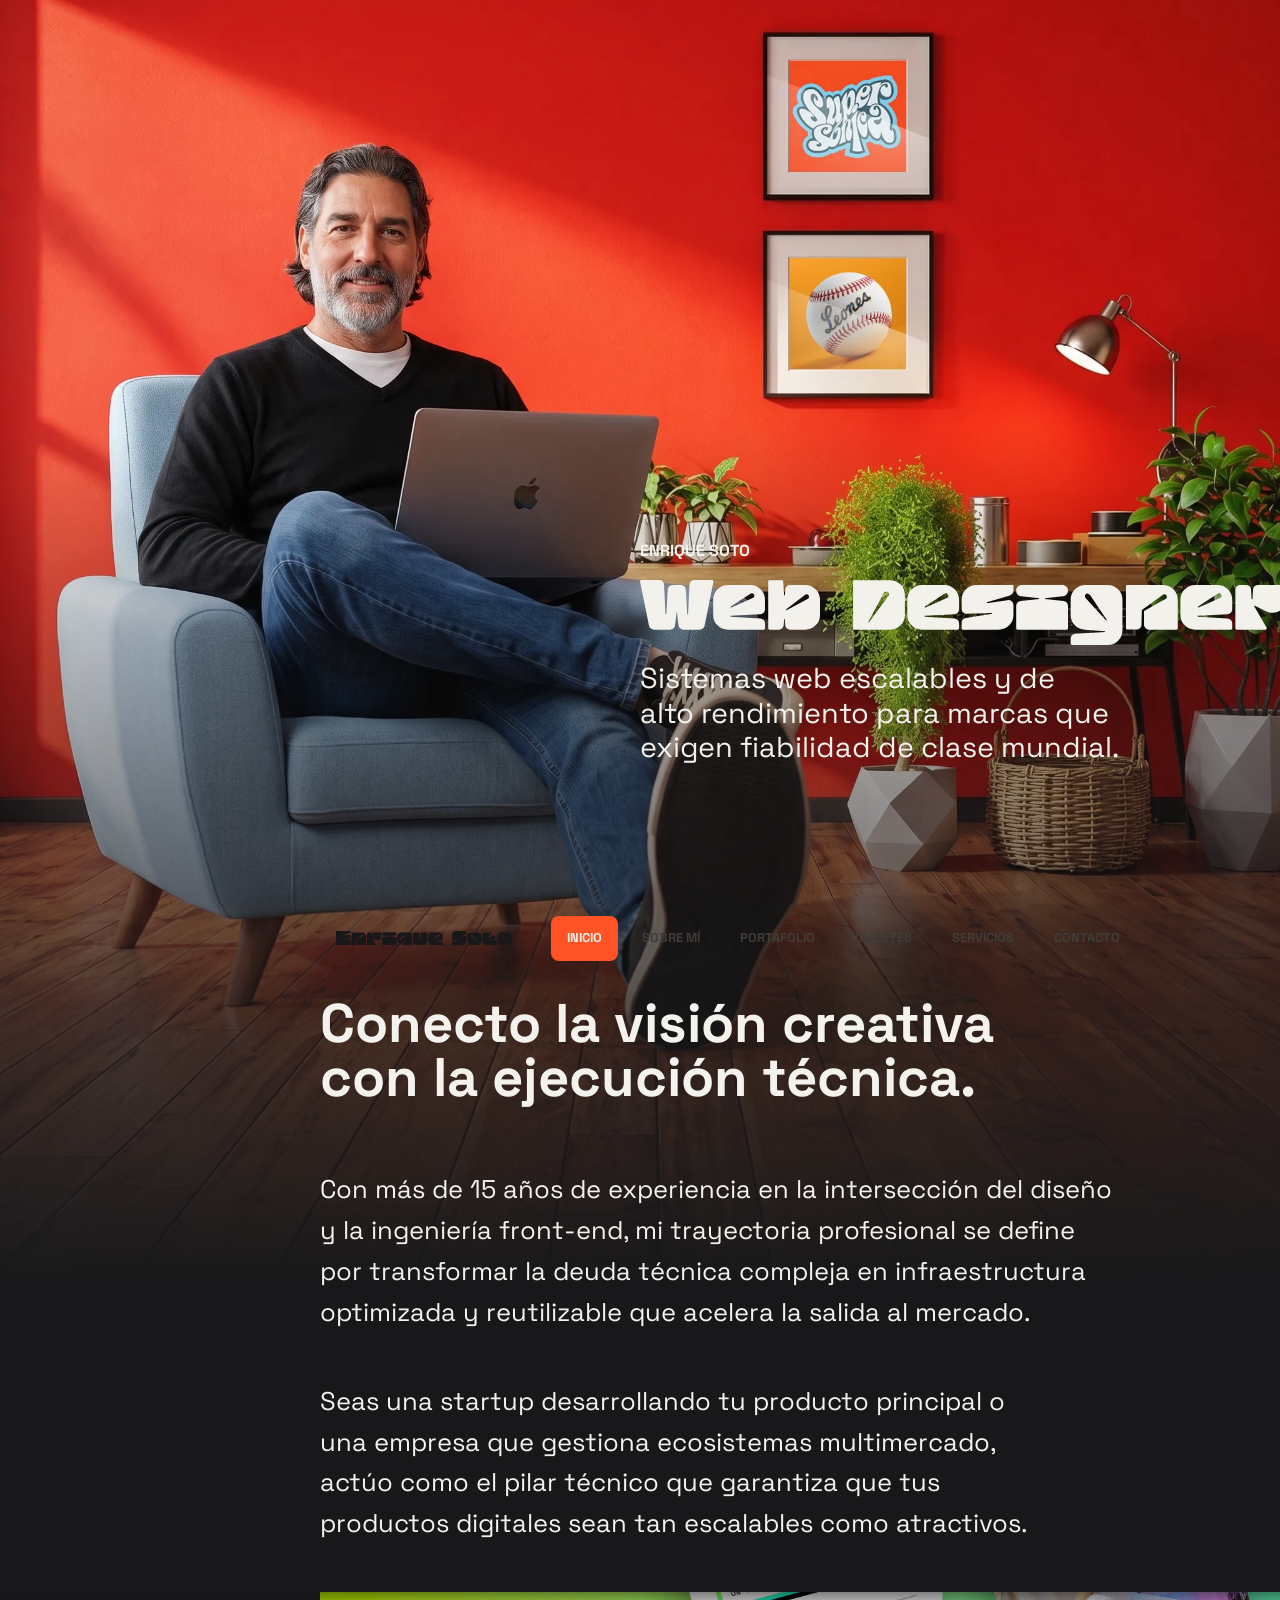
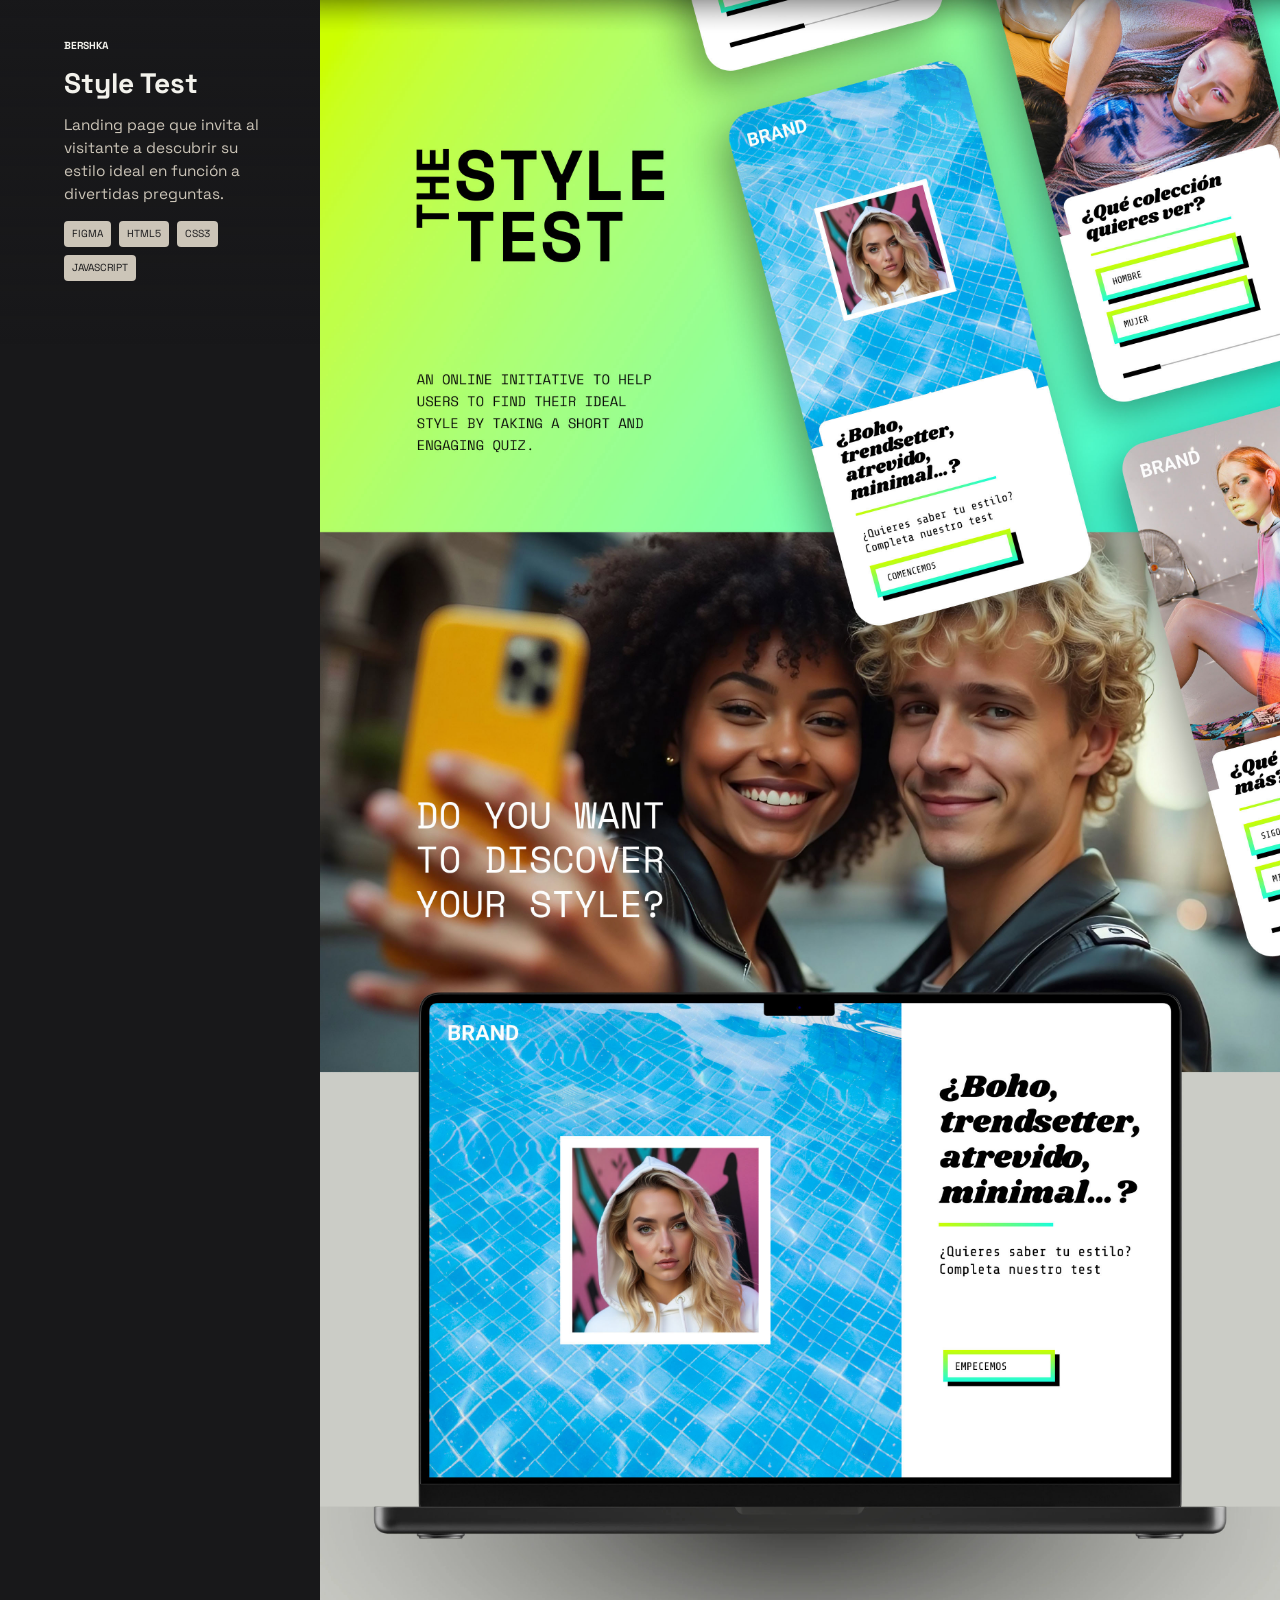
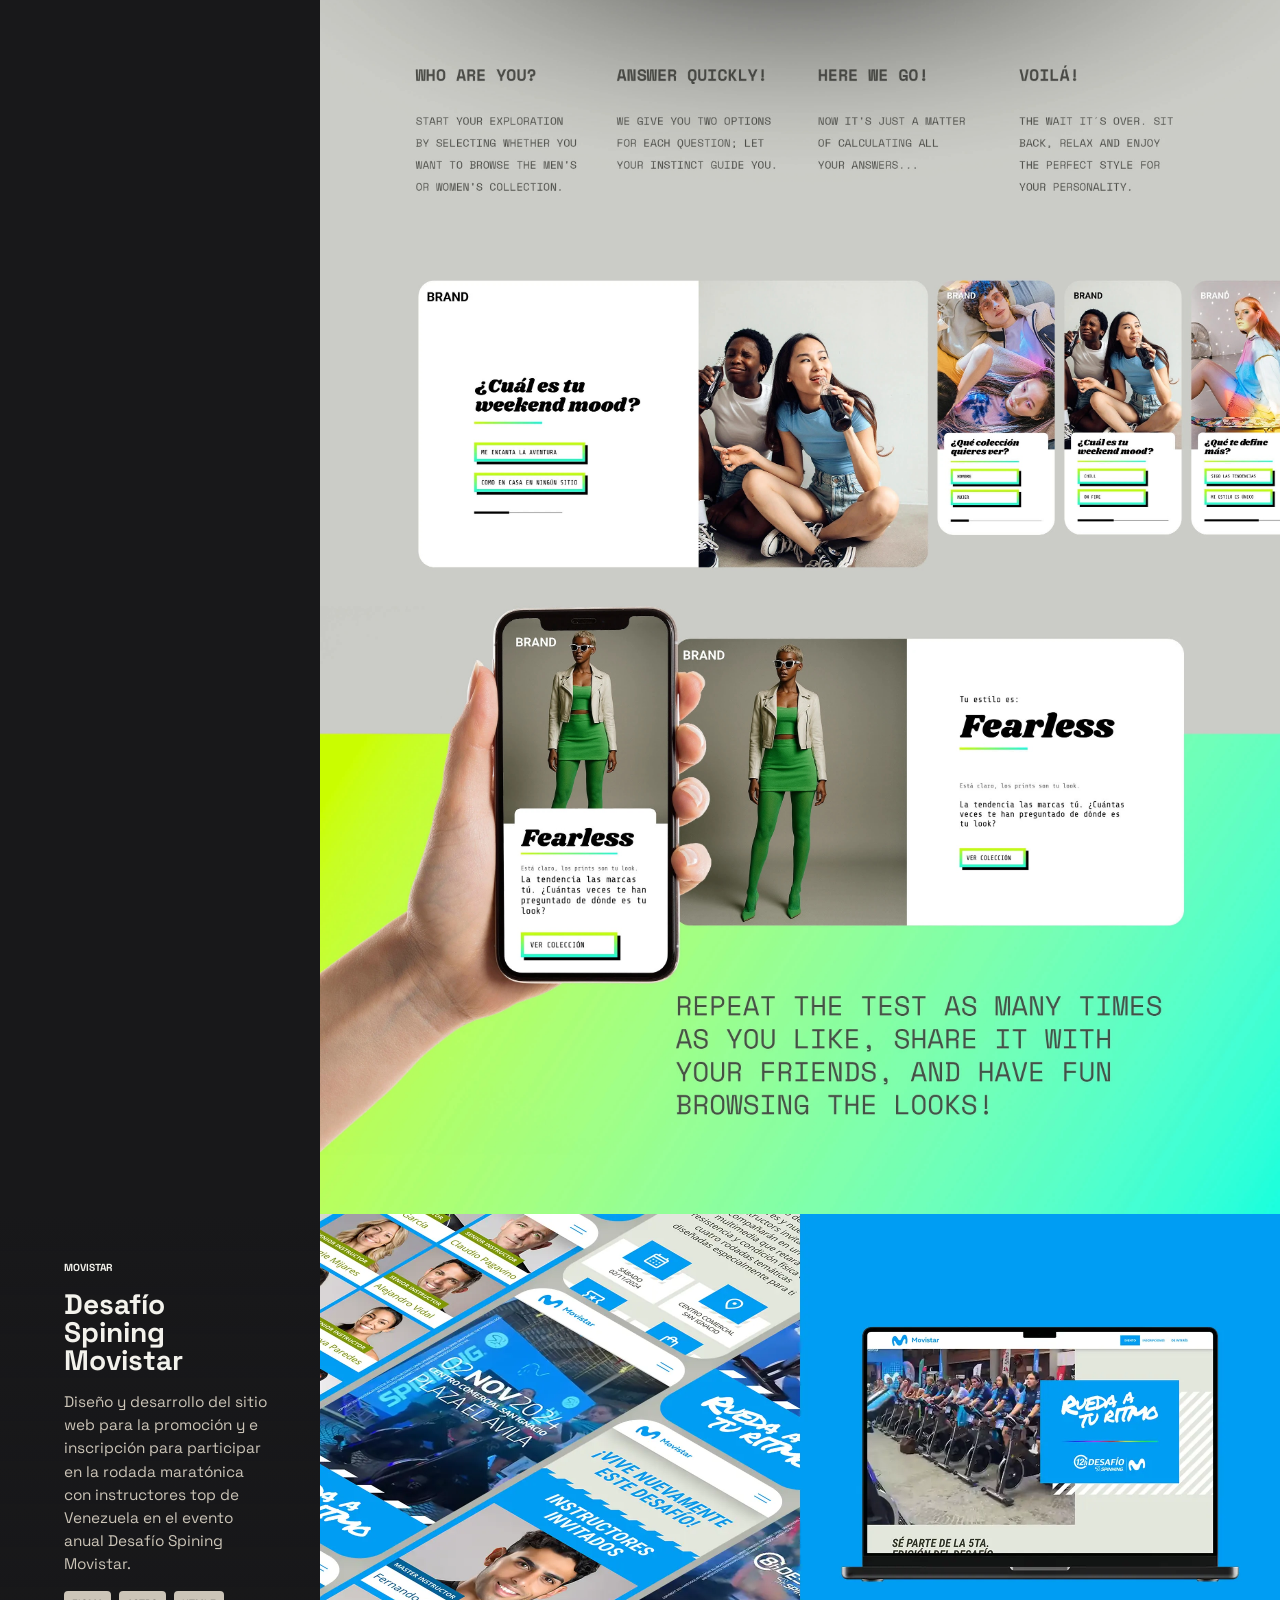
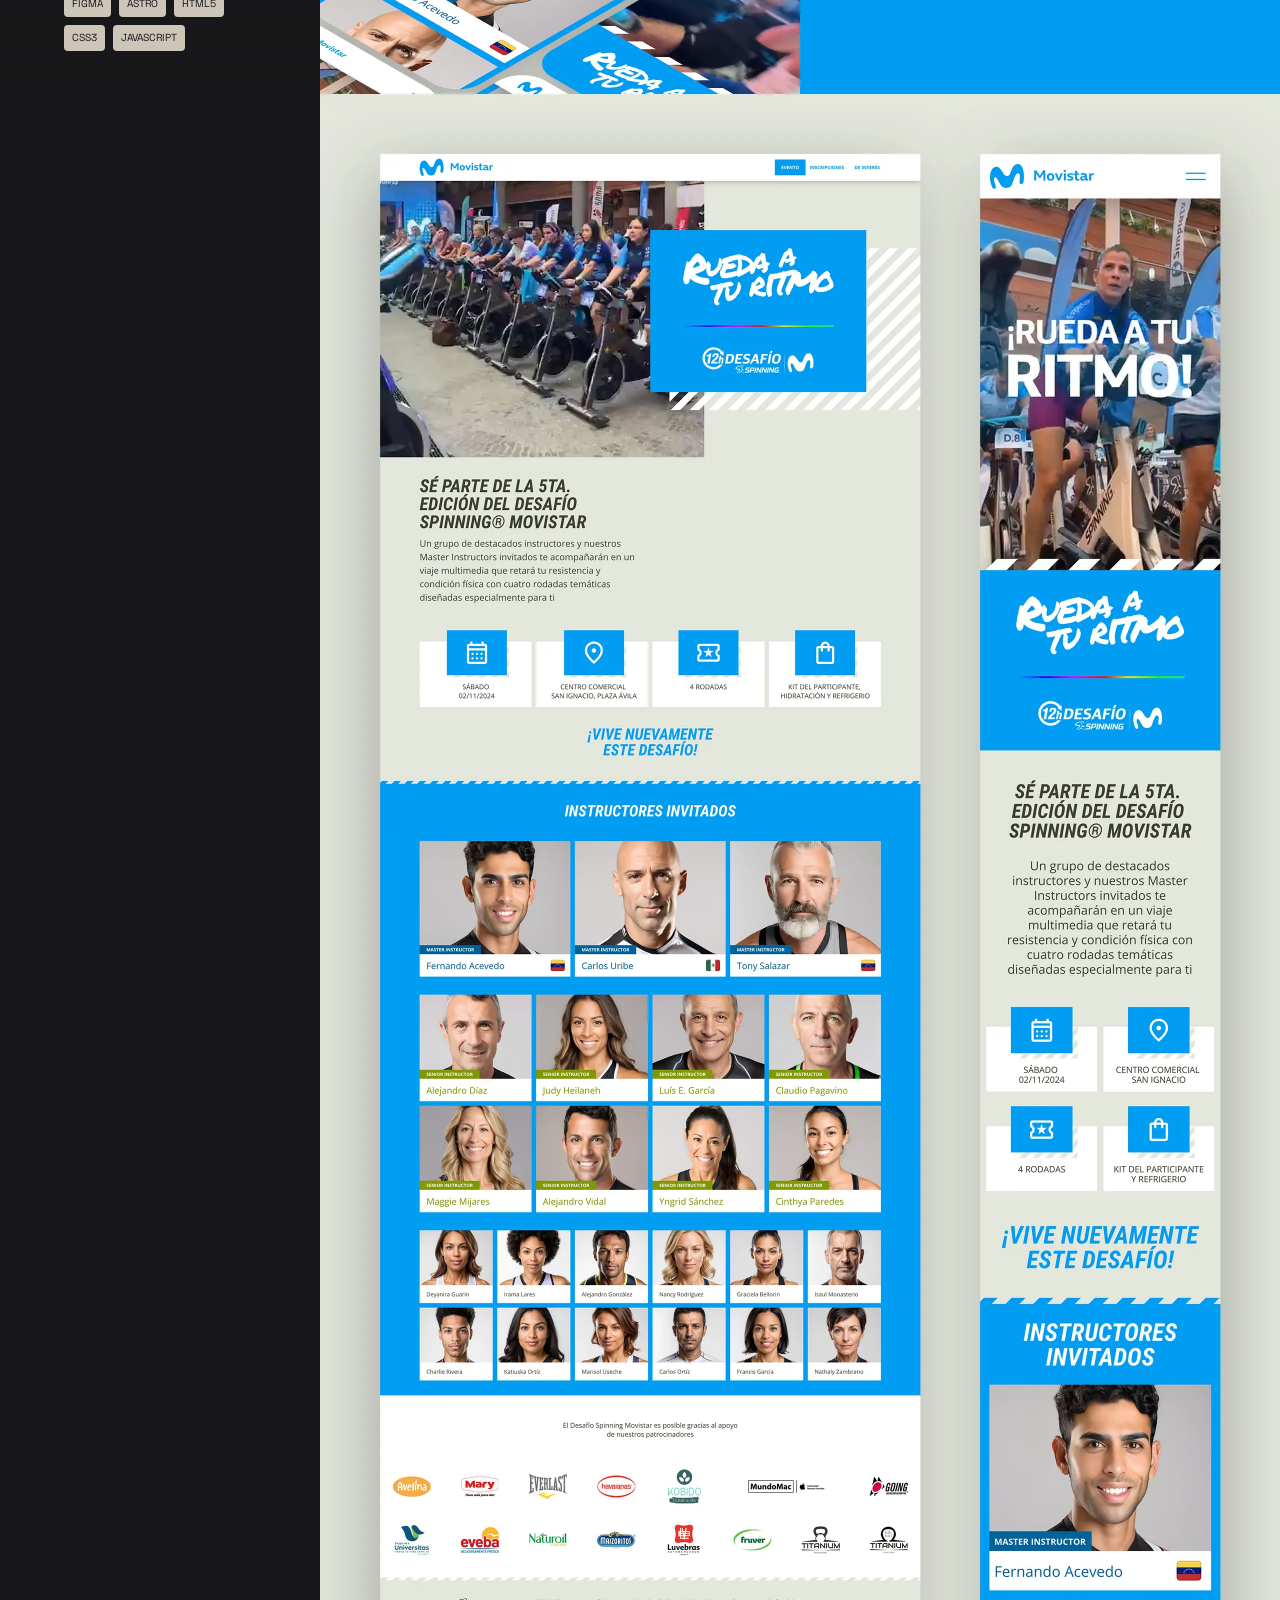
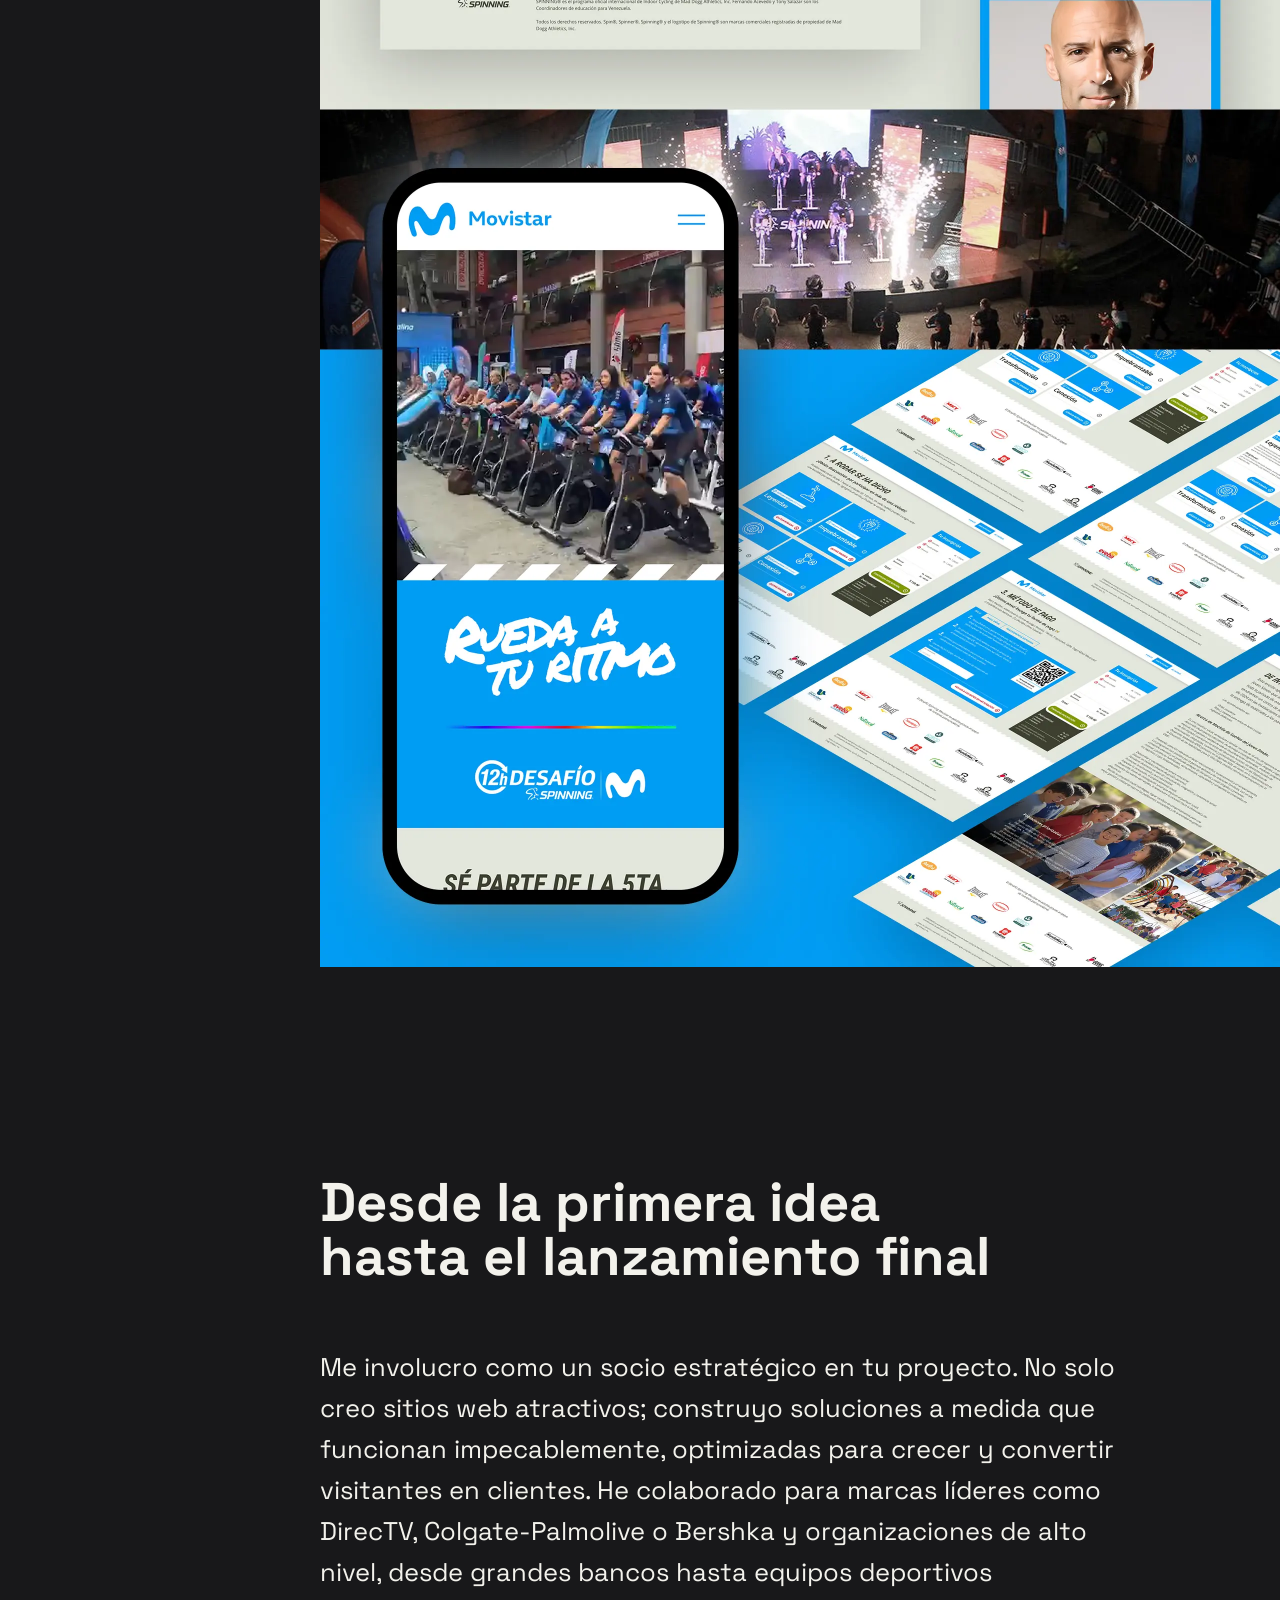
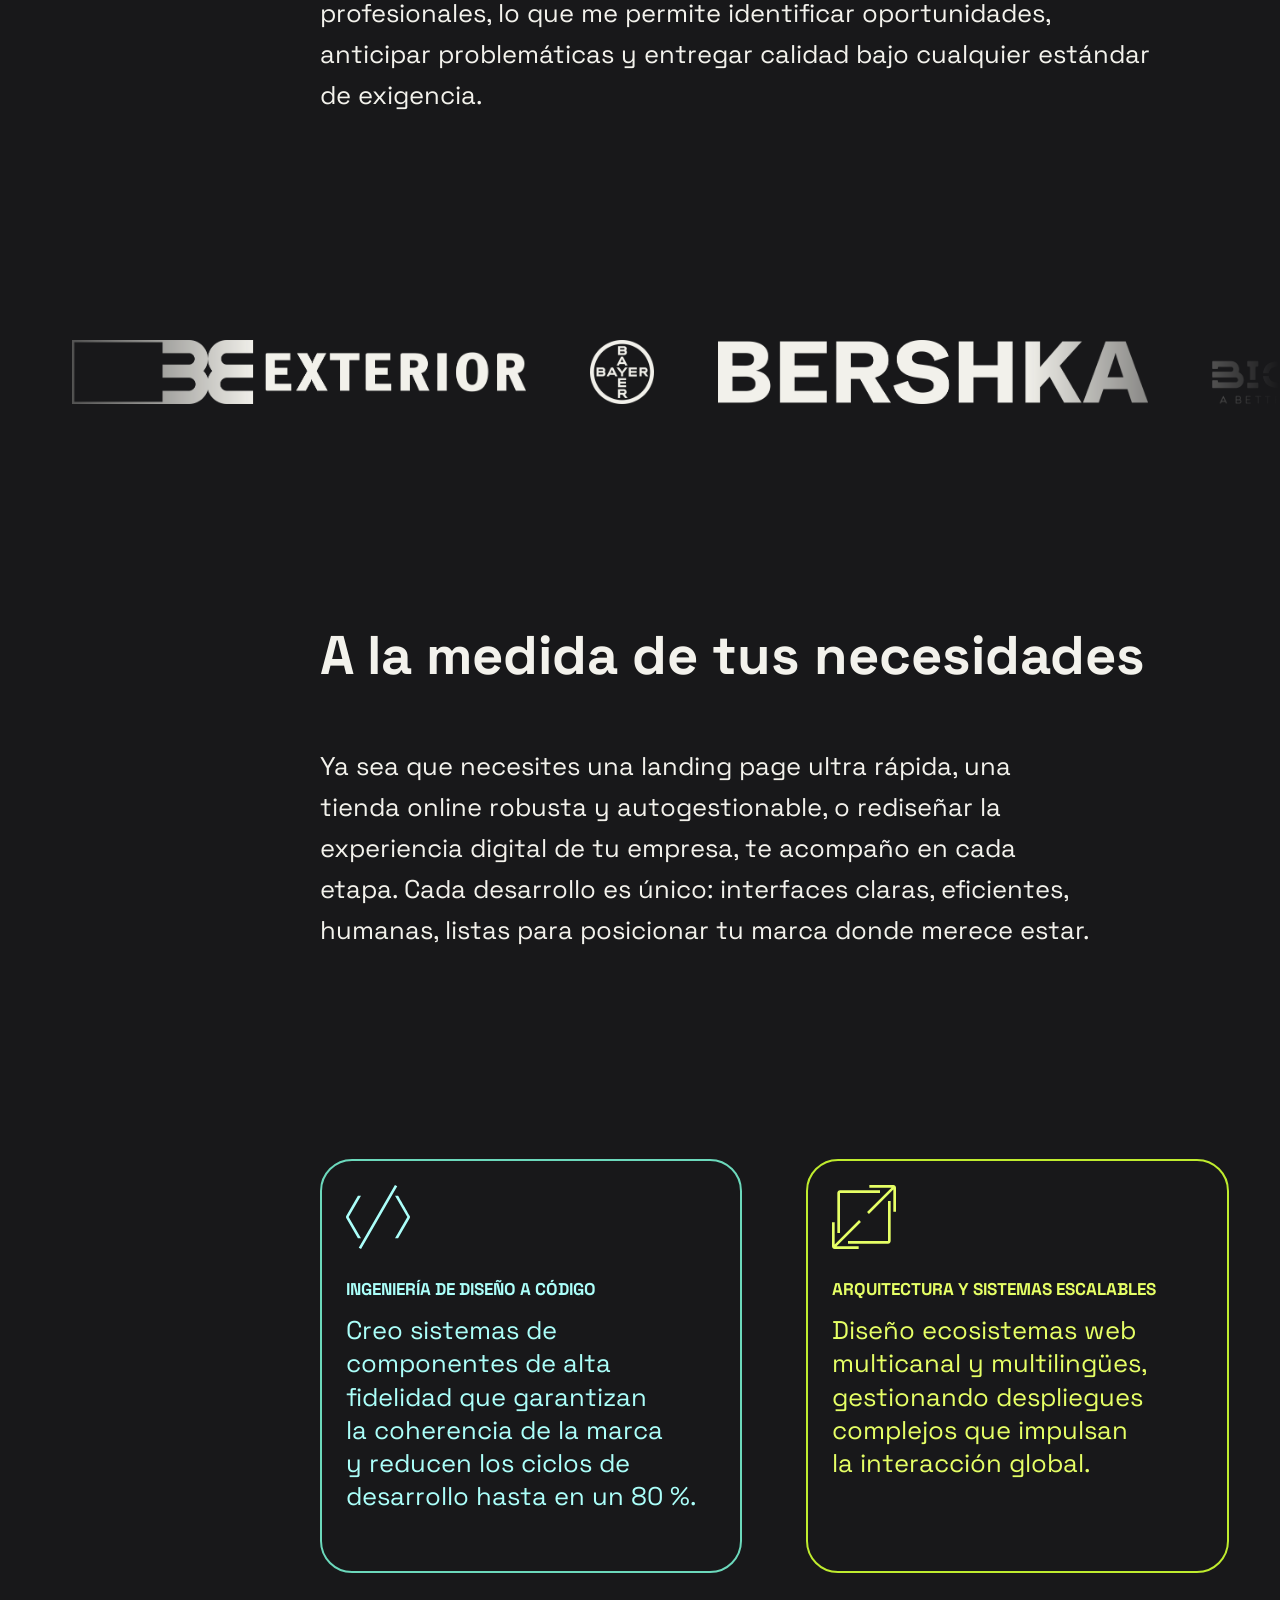
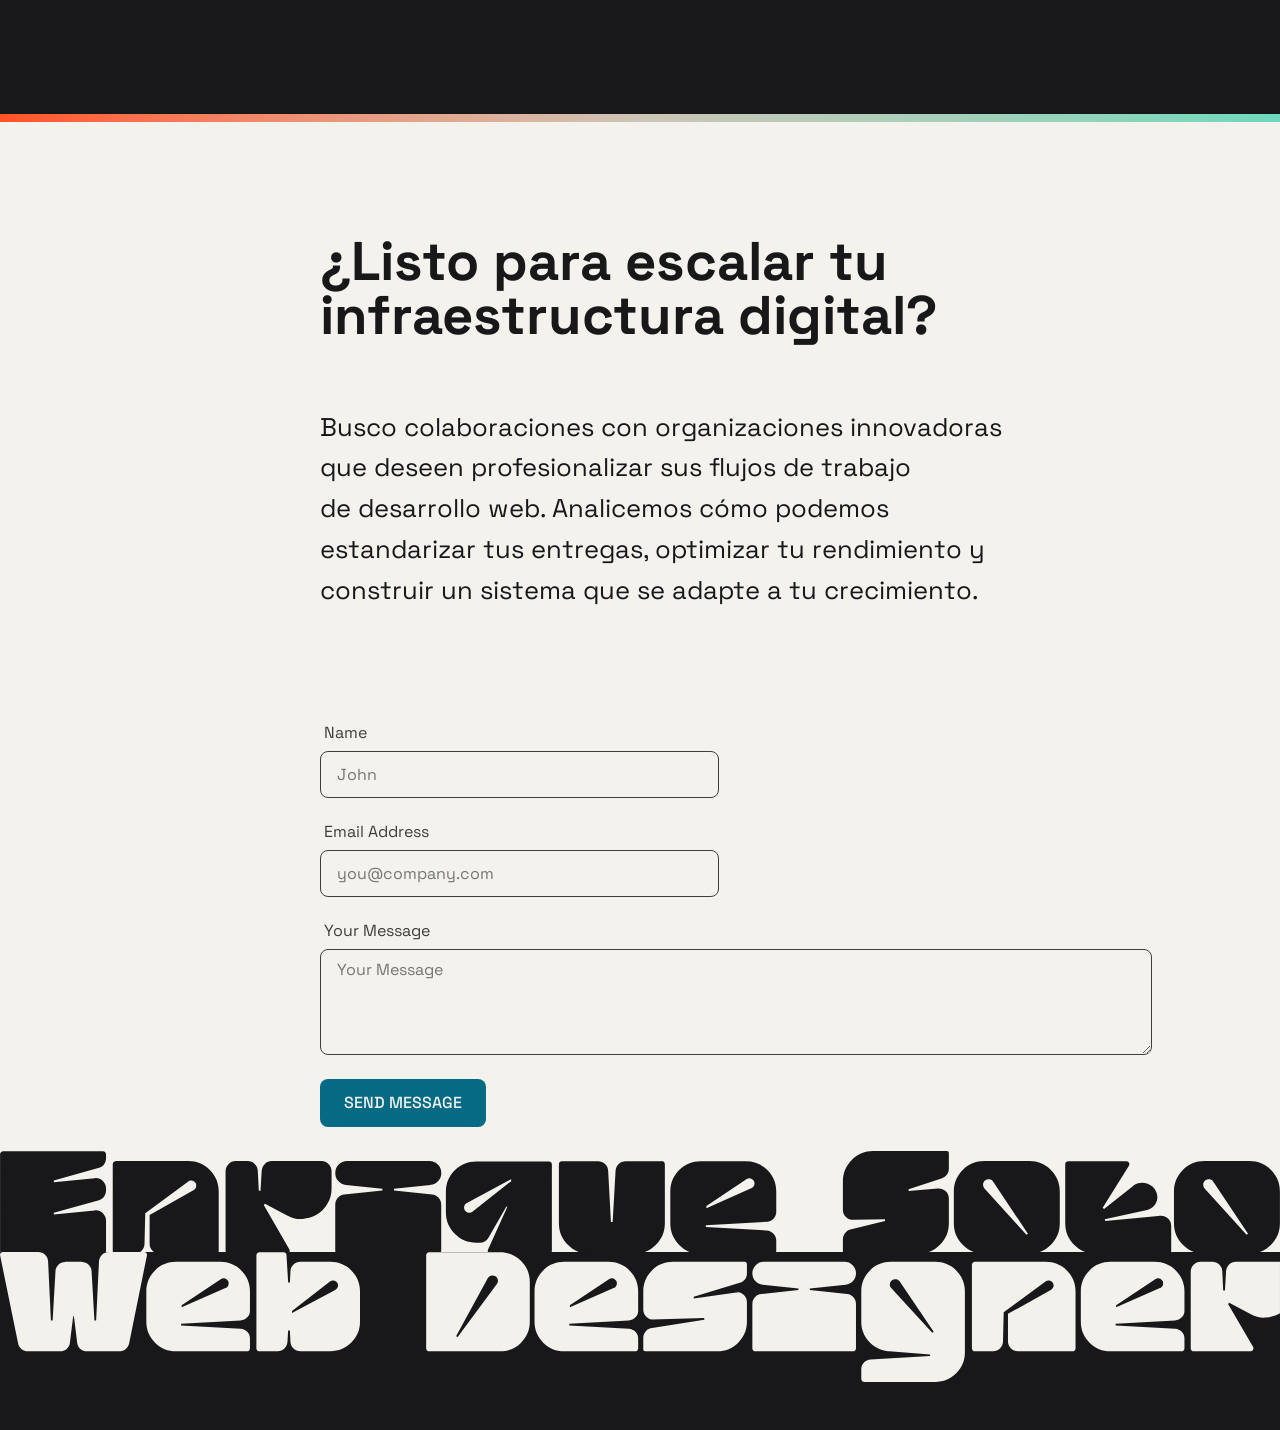
==== commit 1adb440c: "Updated svg icon" ====
--- a/index.html
+++ b/index.html
@@ -20,16 +20,16 @@
     <link rel="preconnect" href="https://fonts.gstatic.com" crossorigin>
     <link href="https://fonts.googleapis.com/css2?family=Space+Grotesk:wght@300..700&display=swap" rel="stylesheet">
 
-    <link rel="stylesheet" href="./style.css?t=20260706133500">
+    <link rel="stylesheet" href="./style.css?t=20260706134500">
 
     <meta property="og:title" content="Enrique Soto | Web Designer">
     <meta property="og:type" content="website" />
     <meta property="og:description" content="Experiencia en diseño y desarrollo web con enfoque en resultados reales">
-    <meta property="og:image" content="https://kikesoy.github.io/assets/cover-8-d.webp?t=20260706133500">
+    <meta property="og:image" content="https://kikesoy.github.io/assets/cover-8-d.webp?t=20260706134500">
     <meta property="og:url" content="https://kikesoy.github.io/">
     <meta name="twitter:title" content="Enrique Soto | Web Designer">
     <meta name="twitter:description" content="Experiencia en diseño y desarrollo web con enfoque en resultados reales">
-    <meta name="twitter:image" content="https://kikesoy.github.io/assets/cover-8-d.webp?t=20260706133500">
+    <meta name="twitter:image" content="https://kikesoy.github.io/assets/cover-8-d.webp?t=20260706134500">
     <meta name="twitter:card" content="summary_large_image">
 </head>
 
@@ -41,8 +41,8 @@
             Your browser does not support the video tag.
         </video> -->
         <picture class="cover__asset">
-            <source media="(min-width:768px)" srcset="./assets/cover-8-d.webp?t=20260706133500">
-            <img src="./assets/cover-8-m.webp?t=20260706133500" alt="">
+            <source media="(min-width:768px)" srcset="./assets/cover-8-d.webp?t=20260706134500">
+            <img src="./assets/cover-8-m.webp?t=20260706134500" alt="">
         </picture>
     </section>
 
@@ -162,8 +162,8 @@
                     </header>
 
                     <picture class="portfolio__media">
-                        <source media="(min-width:768px)" srcset="./assets/project-movistar-d.webp?t=20260706133500">
-                        <img src="./assets/project-movistar.webp?t=20260706133500"
+                        <source media="(min-width:768px)" srcset="./assets/project-movistar-d.webp?t=20260706134500">
+                        <img src="./assets/project-movistar.webp?t=20260706134500"
                             alt="Website Desafío Spining Movistar">
                     </picture>
 
@@ -550,7 +550,7 @@
 
     </script>
 
-    <script src="./scripts-form.js?t=20260706133500" defer></script>
+    <script src="./scripts-form.js?t=20260706134500" defer></script>
 </body>
 
 </html>
--- a/style.css
+++ b/style.css
@@ -581,32 +581,32 @@
 }
 
 .slider__icon--code {
-    -webkit-mask-image: url(./assets/icon-code.svg?t=20260706123500);
-    mask-image: url(./assets/icon-code.svg?t=20260706123500);
+    -webkit-mask-image: url(./assets/icon-code.svg?t=20260706134500);
+    mask-image: url(./assets/icon-code.svg?t=20260706134500);
     background-color: oklch(from var(--color-secondary) 1 c h);
 }
 
 .slider__icon--scalability {
-    -webkit-mask-image: url(./assets/icon-scalability.svg?t=20260706123500);
-    mask-image: url(./assets/icon-scalability.svg?t=20260706123500);
+    -webkit-mask-image: url(./assets/icon-scalability.svg?t=20260706134500);
+    mask-image: url(./assets/icon-scalability.svg?t=20260706134500);
     background-color: oklch(from var(--color-accent-green) 1 c h);
 }
 
 .slider__icon--performance {
-    -webkit-mask-image: url(./assets/icon-performance.svg?t=20260706123500);
-    mask-image: url(./assets/icon-performance.svg?t=20260706123500);
+    -webkit-mask-image: url(./assets/icon-performance.svg?t=20260706134500);
+    mask-image: url(./assets/icon-performance.svg?t=20260706134500);
     background-color: oklch(from var(--color-accent) 1 c h);
 }
 
 .slider__icon--stack {
-    -webkit-mask-image: url(./assets/icon-stack.svg?t=20260706123500);
-    mask-image: url(./assets/icon-stack.svg?t=20260706123500);
+    -webkit-mask-image: url(./assets/icon-stack.svg?t=20260706134500);
+    mask-image: url(./assets/icon-stack.svg?t=20260706134500);
     background-color: oklch(from var(--color-accent-purple) 1 c h);
 }
 
 .slider__icon--bulb {
-    -webkit-mask-image: url(./assets/icon-bulb.svg?t=20260706123500);
-    mask-image: url(./assets/icon-bulb.svg?t=20260706123500);
+    -webkit-mask-image: url(./assets/icon-bulb.svg?t=20260706134500);
+    mask-image: url(./assets/icon-bulb.svg?t=20260706134500);
     background-color: oklch(from var(--color-primary) 1 c h);
 }
 
